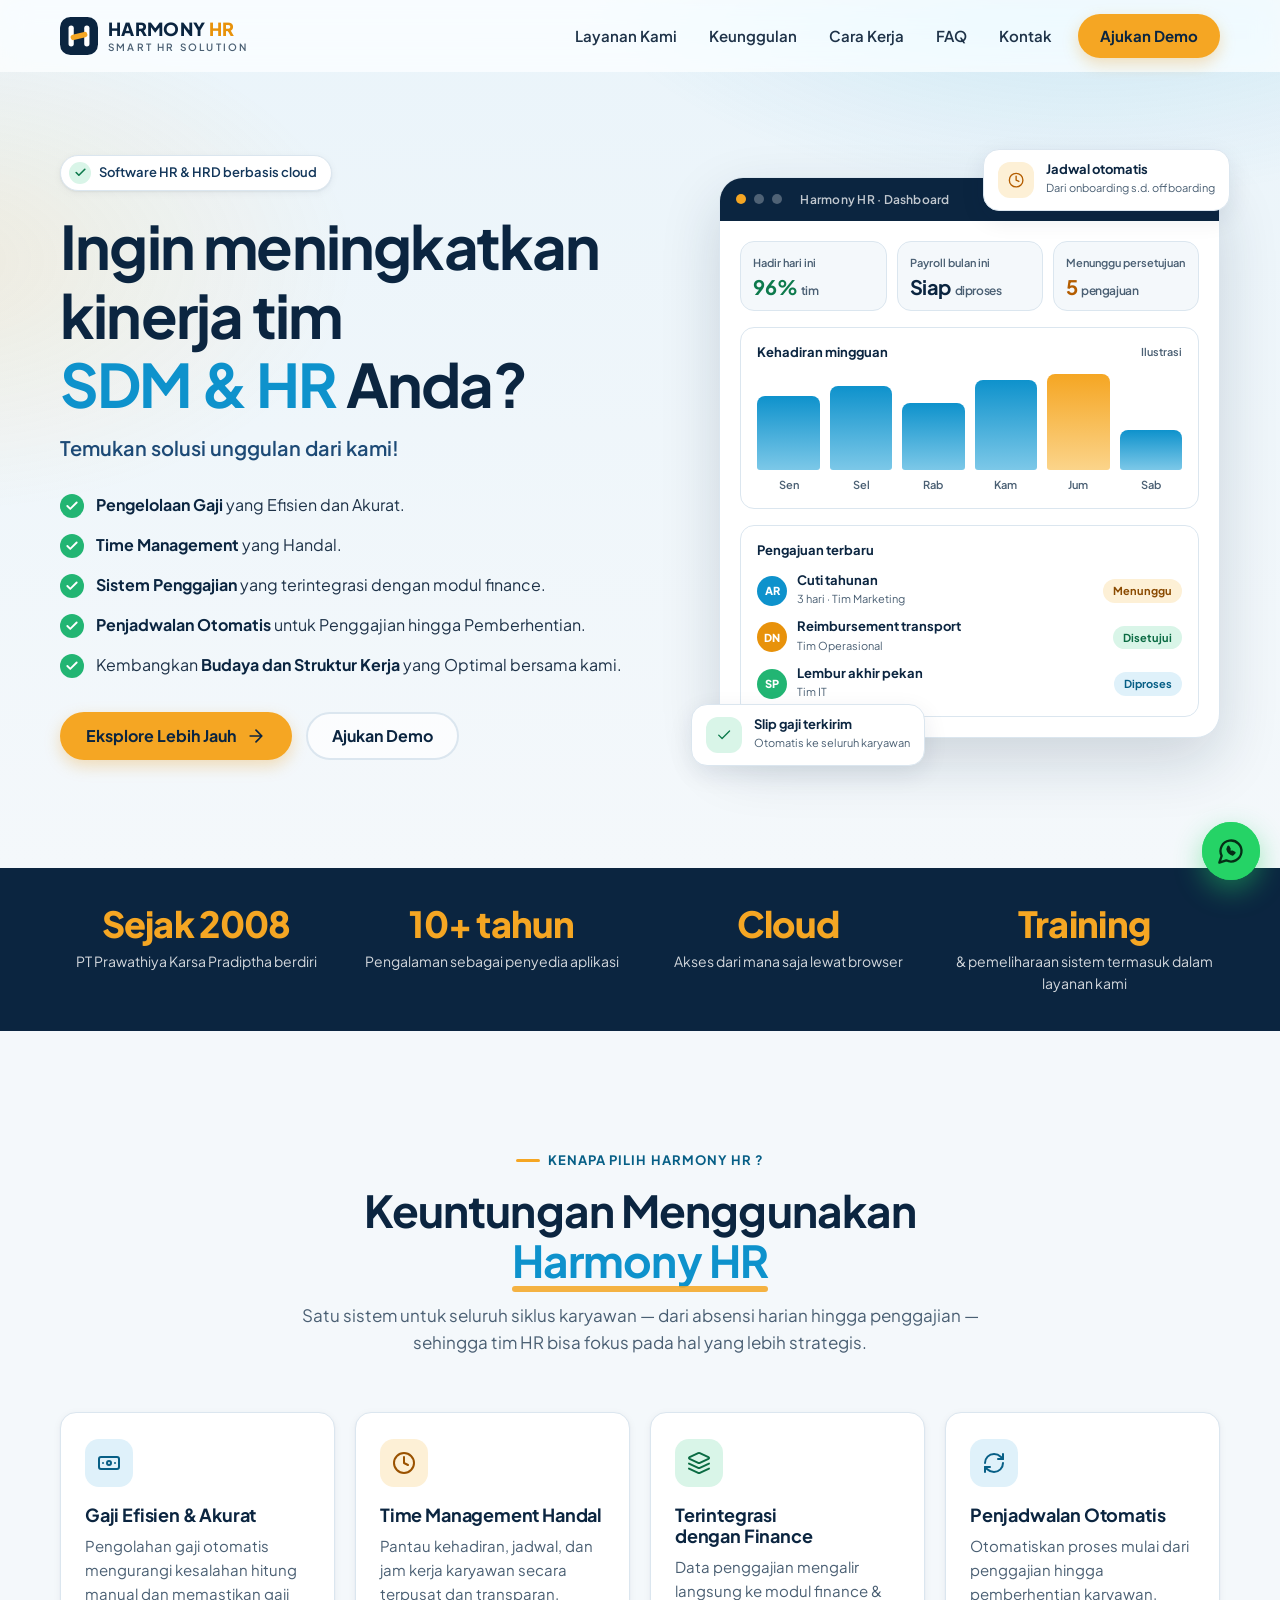
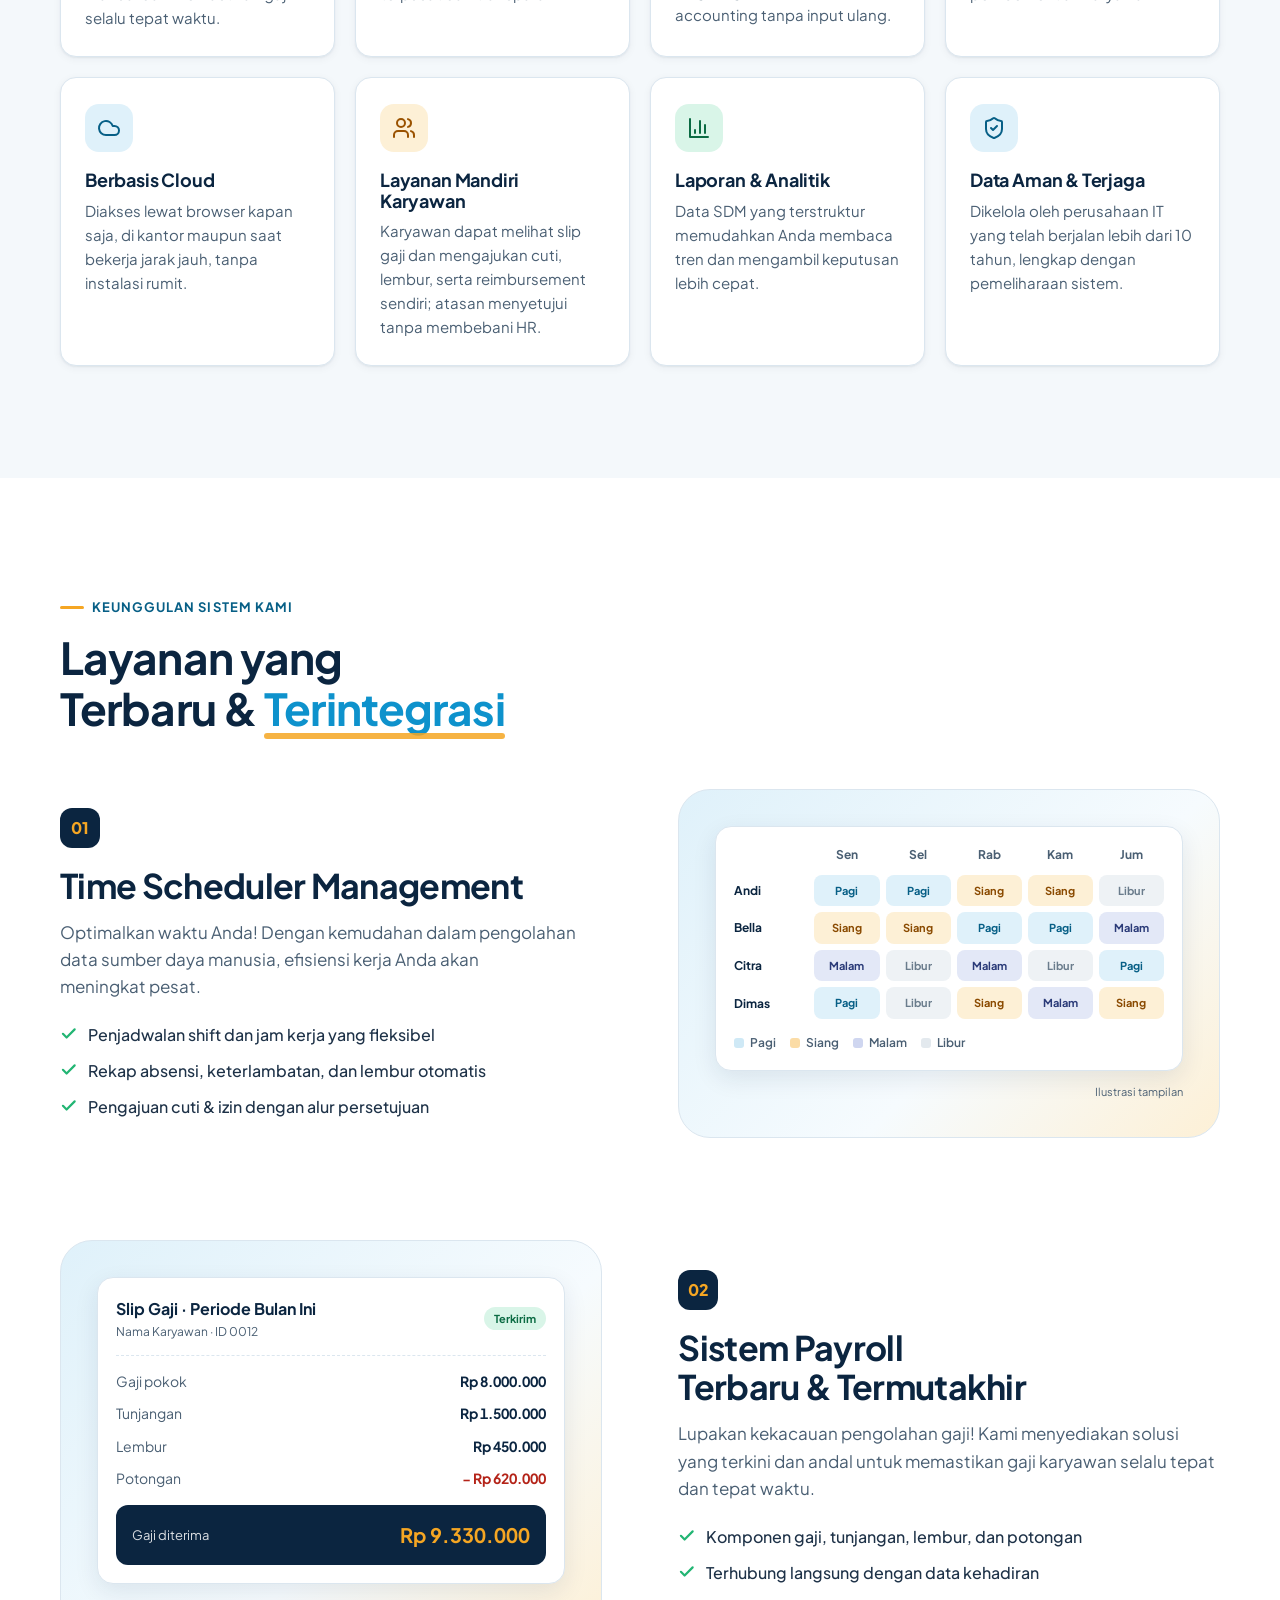
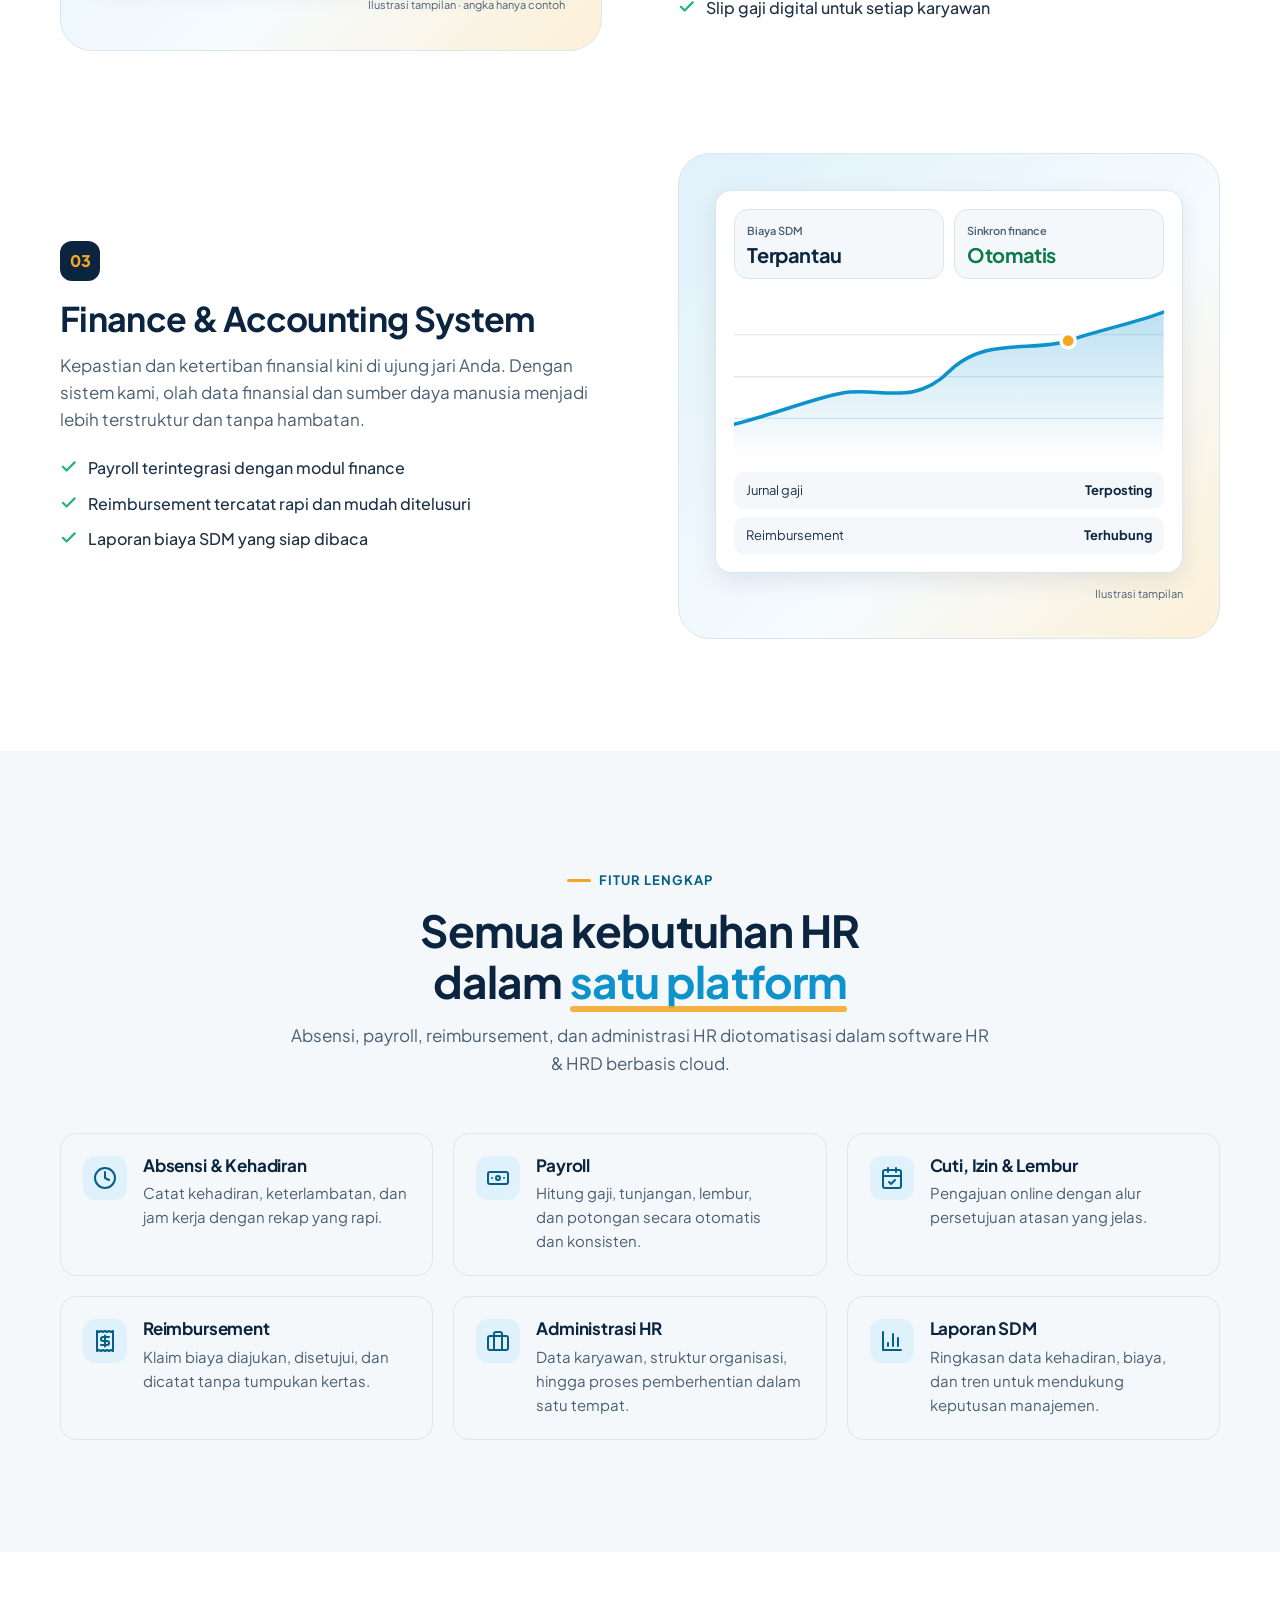
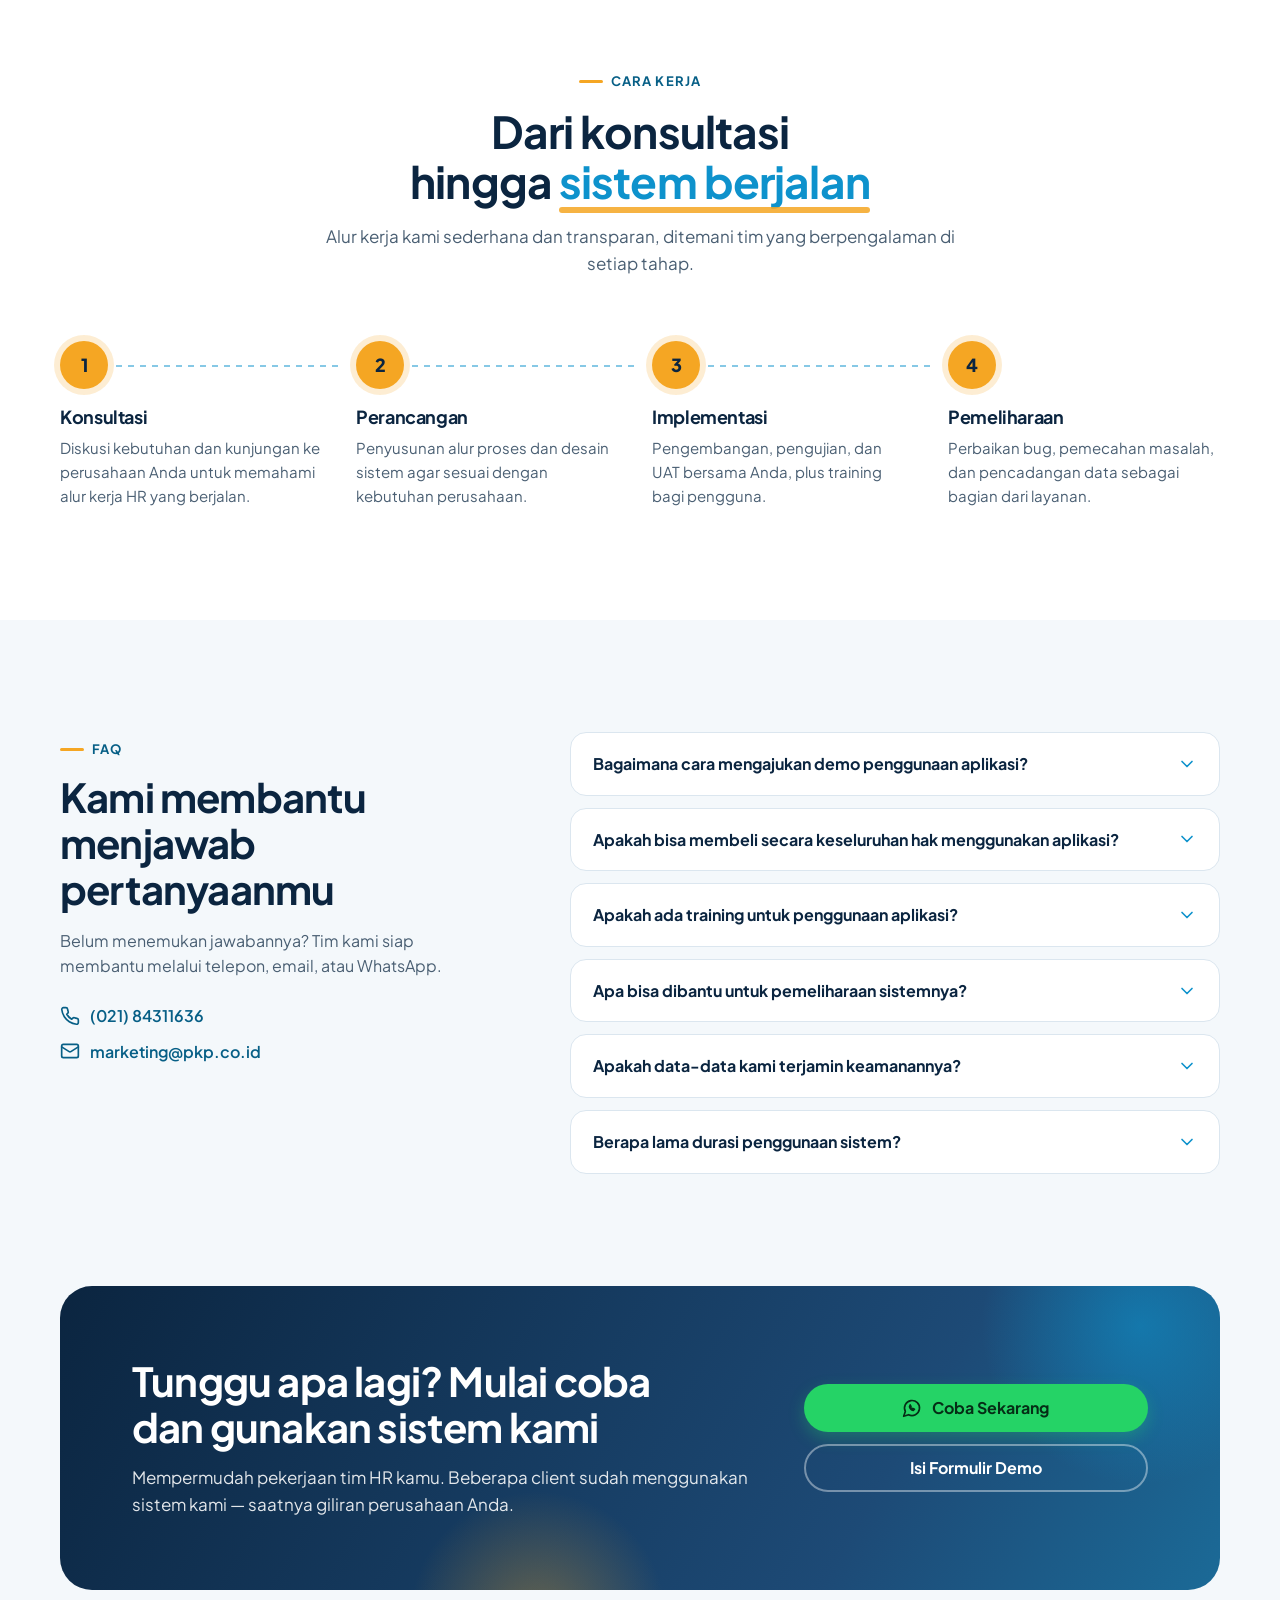
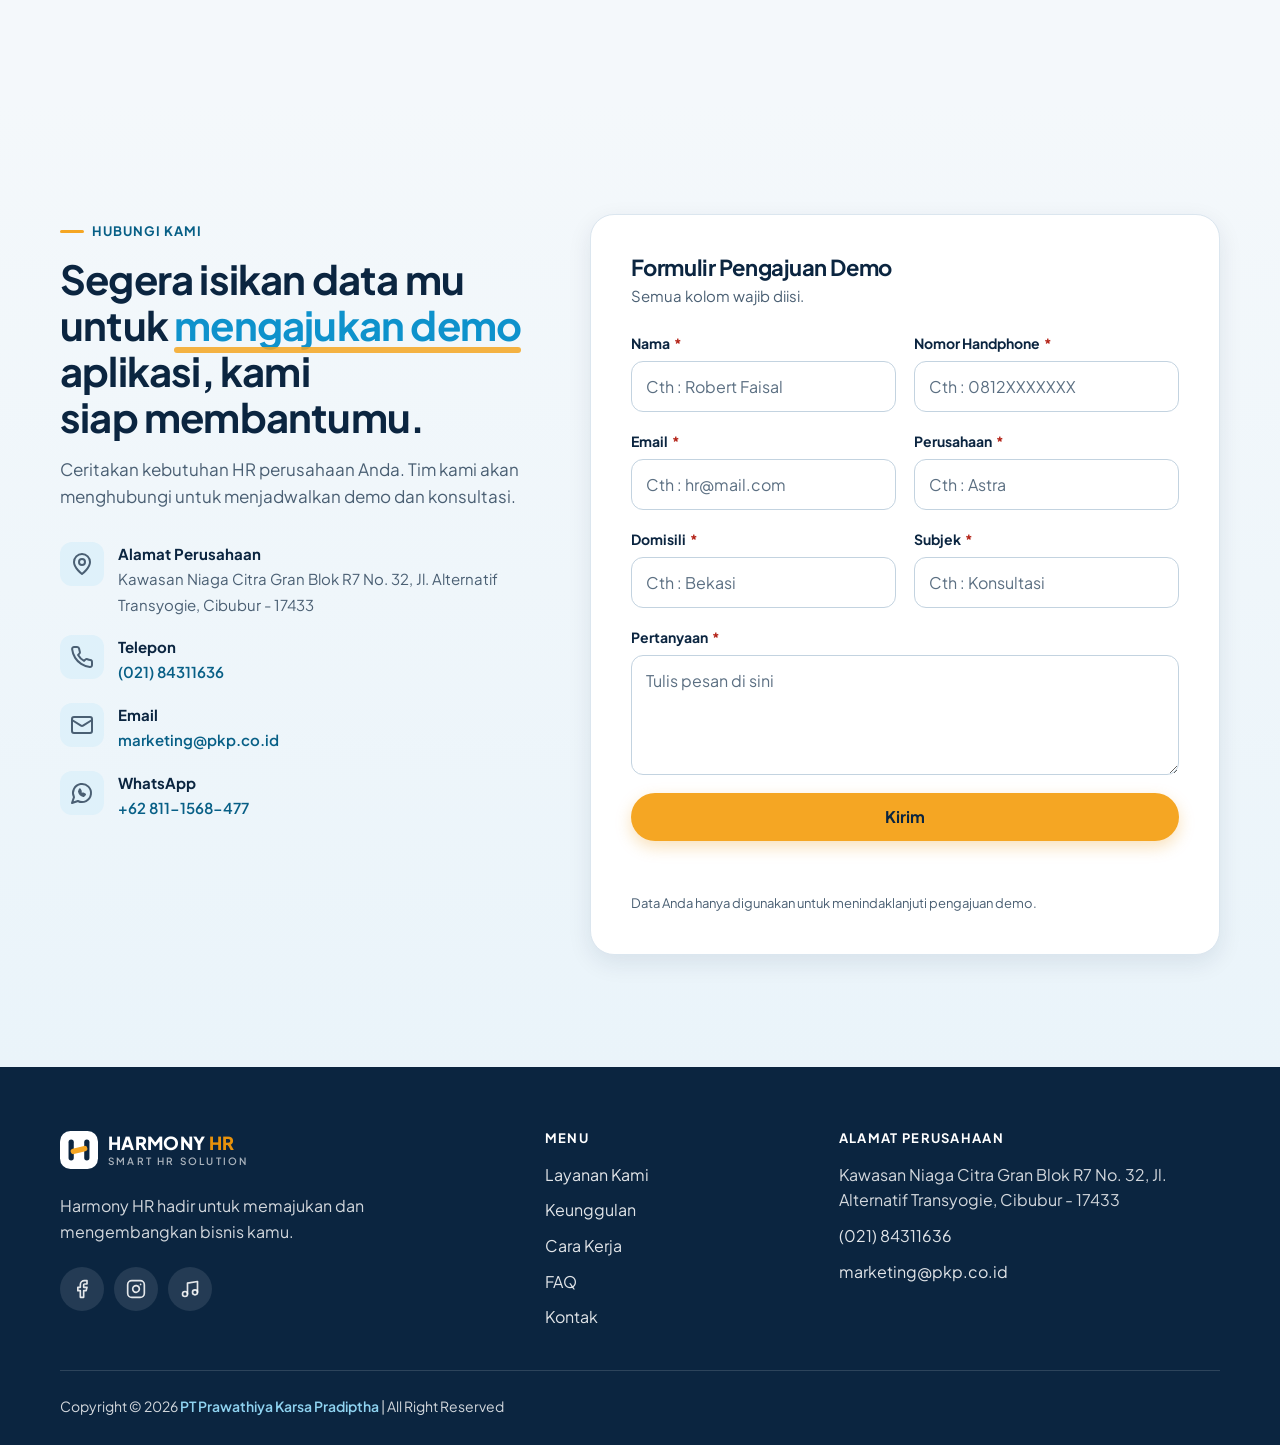
==== index.html @ 1dcf10fd "Add files via upload" ====
<!DOCTYPE html>
<html lang="id">
<head>
  <meta charset="utf-8" />
  <meta name="viewport" content="width=device-width, initial-scale=1" />
  <title>Harmony HR — Software HR & HRD Berbasis Cloud | Absensi, Payroll, Reimbursement</title>
  <meta name="description" content="Harmony HR membantu tim SDM & HR mengotomatiskan absensi, penggajian (payroll), reimbursement, dan administrasi HR dalam satu sistem cloud yang terintegrasi dengan finance. Ajukan demo sekarang." />
  <meta name="theme-color" content="#0b2540" />

  <meta property="og:site_name" content="Harmony HR" />
  <meta property="og:type" content="website" />
  <meta property="og:locale" content="id_ID" />
  <meta property="og:title" content="Harmony HR — Software HR & HRD Berbasis Cloud" />
  <meta property="og:description" content="Otomatiskan absensi, payroll, reimbursement, dan administrasi HR dalam satu sistem terintegrasi." />
  <meta name="twitter:card" content="summary" />

  <link rel="icon" type="image/svg+xml" href="assets/images/favicon.svg" />
  <link rel="preconnect" href="https://fonts.googleapis.com" />
  <link rel="preconnect" href="https://fonts.gstatic.com" crossorigin />
  <link href="https://fonts.googleapis.com/css2?family=Plus+Jakarta+Sans:wght@400;500;600;700;800&display=swap" rel="stylesheet" />
  <link rel="stylesheet" href="assets/css/style.css" />

  <script>document.documentElement.classList.add('js');</script>
  <script type="application/ld+json">
  {
    "@context": "https://schema.org",
    "@type": "Organization",
    "name": "Harmony HR",
    "parentOrganization": { "@type": "Organization", "name": "PT Prawathiya Karsa Pradiptha", "url": "https://www.pkp.co.id/en/" },
    "telephone": "+62-21-84311636",
    "email": "marketing@pkp.co.id",
    "address": {
      "@type": "PostalAddress",
      "streetAddress": "Kawasan Niaga Citra Gran Blok R7 No. 32, Jl. Alternatif Transyogie",
      "addressLocality": "Cibubur",
      "postalCode": "17433",
      "addressCountry": "ID"
    }
  }
  </script>
</head>
<body>

<!-- ================= SVG ICON SPRITE ================= -->
<svg width="0" height="0" style="position:absolute" aria-hidden="true" focusable="false">
  <defs>
    <symbol id="i-check" viewBox="0 0 24 24"><path d="M20 6 9 17l-5-5"/></symbol>
    <symbol id="i-menu" viewBox="0 0 24 24"><path d="M4 6h16M4 12h16M4 18h16"/></symbol>
    <symbol id="i-x" viewBox="0 0 24 24"><path d="M18 6 6 18M6 6l12 12"/></symbol>
    <symbol id="i-chevron" viewBox="0 0 24 24"><path d="m6 9 6 6 6-6"/></symbol>
    <symbol id="i-arrow" viewBox="0 0 24 24"><path d="M5 12h14M12 5l7 7-7 7"/></symbol>
    <symbol id="i-wallet" viewBox="0 0 24 24"><rect width="20" height="12" x="2" y="6" rx="2"/><circle cx="12" cy="12" r="2"/><path d="M6 12h.01M18 12h.01"/></symbol>
    <symbol id="i-clock" viewBox="0 0 24 24"><circle cx="12" cy="12" r="10"/><path d="M12 6v6l4 2"/></symbol>
    <symbol id="i-layers" viewBox="0 0 24 24"><path d="m12.83 2.18a2 2 0 0 0-1.66 0L2.6 6.08a1 1 0 0 0 0 1.83l8.58 3.91a2 2 0 0 0 1.66 0l8.58-3.9a1 1 0 0 0 0-1.83Z"/><path d="m22 17.65-9.17 4.16a2 2 0 0 1-1.66 0L2 17.65"/><path d="m22 12.65-9.17 4.16a2 2 0 0 1-1.66 0L2 12.65"/></symbol>
    <symbol id="i-refresh" viewBox="0 0 24 24"><path d="M3 12a9 9 0 0 1 9-9 9.75 9.75 0 0 1 6.74 2.74L21 8"/><path d="M21 3v5h-5"/><path d="M21 12a9 9 0 0 1-9 9 9.75 9.75 0 0 1-6.74-2.74L3 16"/><path d="M8 16H3v5"/></symbol>
    <symbol id="i-users" viewBox="0 0 24 24"><path d="M16 21v-2a4 4 0 0 0-4-4H6a4 4 0 0 0-4 4v2"/><circle cx="9" cy="7" r="4"/><path d="M22 21v-2a4 4 0 0 0-3-3.87M16 3.13a4 4 0 0 1 0 7.75"/></symbol>
    <symbol id="i-cloud" viewBox="0 0 24 24"><path d="M17.5 19H9a7 7 0 1 1 6.71-9h1.79a4.5 4.5 0 1 1 0 9Z"/></symbol>
    <symbol id="i-chart" viewBox="0 0 24 24"><path d="M3 3v18h18"/><path d="M18 17V9M13 17V5M8 17v-3"/></symbol>
    <symbol id="i-shield" viewBox="0 0 24 24"><path d="M20 13c0 5-3.5 7.5-7.66 8.95a1 1 0 0 1-.67-.01C7.5 20.5 4 18 4 13V6a1 1 0 0 1 1-1c2 0 4.5-1.2 6.24-2.72a1.17 1.17 0 0 1 1.52 0C14.51 3.81 17 5 19 5a1 1 0 0 1 1 1z"/><path d="m9 12 2 2 4-4"/></symbol>
    <symbol id="i-calendar" viewBox="0 0 24 24"><path d="M8 2v4M16 2v4"/><rect width="18" height="18" x="3" y="4" rx="2"/><path d="M3 10h18"/><path d="m9 16 2 2 4-4"/></symbol>
    <symbol id="i-receipt" viewBox="0 0 24 24"><path d="M4 2v20l2-1 2 1 2-1 2 1 2-1 2 1 2-1 2 1V2l-2 1-2-1-2 1-2-1-2 1-2-1-2 1Z"/><path d="M16 8h-6a2 2 0 1 0 0 4h4a2 2 0 1 1 0 4H8"/><path d="M12 17.5v-11"/></symbol>
    <symbol id="i-briefcase" viewBox="0 0 24 24"><rect width="20" height="14" x="2" y="7" rx="2"/><path d="M16 21V5a2 2 0 0 0-2-2h-4a2 2 0 0 0-2 2v16"/></symbol>
    <symbol id="i-phone" viewBox="0 0 24 24"><path d="M22 16.92v3a2 2 0 0 1-2.18 2 19.79 19.79 0 0 1-8.63-3.07 19.5 19.5 0 0 1-6-6 19.79 19.79 0 0 1-3.07-8.67A2 2 0 0 1 4.11 2h3a2 2 0 0 1 2 1.72c.127.96.361 1.903.7 2.81a2 2 0 0 1-.45 2.11L8.09 9.91a16 16 0 0 0 6 6l1.27-1.27a2 2 0 0 1 2.11-.45c.907.339 1.85.573 2.81.7A2 2 0 0 1 22 16.92z"/></symbol>
    <symbol id="i-mail" viewBox="0 0 24 24"><rect width="20" height="16" x="2" y="4" rx="2"/><path d="m22 7-8.97 5.7a1.94 1.94 0 0 1-2.06 0L2 7"/></symbol>
    <symbol id="i-pin" viewBox="0 0 24 24"><path d="M20 10c0 6-8 12-8 12s-8-6-8-12a8 8 0 0 1 16 0Z"/><circle cx="12" cy="10" r="3"/></symbol>
    <symbol id="i-chat" viewBox="0 0 24 24"><path d="M7.9 20A9 9 0 1 0 4 16.1L2 22Z"/><path d="M9 10.5c.5 2 2.5 4 4.5 4.5l1.5-1.5-2-1-1 .5c-.7-.4-1.3-1-1.7-1.7l.5-1-1-2z"/></symbol>
    <symbol id="i-search" viewBox="0 0 24 24"><circle cx="11" cy="11" r="8"/><path d="m21 21-4.3-4.3"/></symbol>
    <symbol id="i-pen" viewBox="0 0 24 24"><path d="M12 20h9"/><path d="M16.376 3.622a1 1 0 0 1 3.002 3.002L7.368 18.635a2 2 0 0 1-.855.506l-2.872.838a.5.5 0 0 1-.62-.62l.838-2.872a2 2 0 0 1 .506-.854z"/></symbol>
    <symbol id="i-code" viewBox="0 0 24 24"><path d="m16 18 6-6-6-6M8 6l-6 6 6 6"/></symbol>
    <symbol id="i-wrench" viewBox="0 0 24 24"><path d="M14.7 6.3a1 1 0 0 0 0 1.4l1.6 1.6a1 1 0 0 0 1.4 0l3.77-3.77a6 6 0 0 1-7.94 7.94l-6.91 6.91a2.12 2.12 0 0 1-3-3l6.91-6.91a6 6 0 0 1 7.94-7.94z"/></symbol>
    <symbol id="i-cap" viewBox="0 0 24 24"><path d="M22 10v6M2 10l10-5 10 5-10 5z"/><path d="M6 12v5c3 3 9 3 12 0v-5"/></symbol>
    <symbol id="i-facebook" viewBox="0 0 24 24"><path d="M18 2h-3a5 5 0 0 0-5 5v3H7v4h3v8h4v-8h3l1-4h-4V7a1 1 0 0 1 1-1h3z"/></symbol>
    <symbol id="i-instagram" viewBox="0 0 24 24"><rect width="20" height="20" x="2" y="2" rx="5"/><path d="M16 11.37A4 4 0 1 1 12.63 8 4 4 0 0 1 16 11.37z"/><path d="M17.5 6.5h.01"/></symbol>
    <symbol id="i-tiktok" viewBox="0 0 24 24"><path d="M9 18V5l12-2v13"/><circle cx="6" cy="18" r="3"/><circle cx="18" cy="16" r="3"/></symbol>
  </defs>
</svg>

<a class="skip-link" href="#main">Lewati ke konten utama</a>

<!-- ================= HEADER ================= -->
<header class="header" id="top">
  <div class="container header__inner">
    <a class="brand" href="#top" aria-label="Harmony HR — beranda">
      <!-- Ganti dengan logo asli Anda: <img src="assets/images/logo.png" alt="Harmony HR" height="38"> -->
      <svg class="brand__mark" viewBox="0 0 40 40" aria-hidden="true">
        <rect width="40" height="40" rx="11" fill="#0b2540"/>
        <rect x="9" y="9" width="5.5" height="22" rx="2.75" fill="#fff"/>
        <rect x="25.5" y="9" width="5.5" height="22" rx="2.75" fill="#fff"/>
        <rect x="11" y="17.2" width="18" height="5.6" rx="2.8" fill="#f5a623" transform="rotate(-14 20 20)"/>
      </svg>
      <span class="brand__text">
        <span class="brand__name">HARMONY <b>HR</b></span>
        <span class="brand__sub">Smart HR Solution</span>
      </span>
    </a>

    <button class="nav-toggle" type="button" aria-expanded="false" aria-controls="nav" aria-label="Buka menu">
      <svg class="icon icon-open" aria-hidden="true"><use href="#i-menu"/></svg>
      <svg class="icon icon-close" aria-hidden="true"><use href="#i-x"/></svg>
    </button>

    <nav class="nav" id="nav" aria-label="Navigasi utama">
      <a href="#layanan">Layanan Kami</a>
      <a href="#keunggulan">Keunggulan</a>
      <a href="#cara-kerja">Cara Kerja</a>
      <a href="#faq">FAQ</a>
      <a href="#kontak">Kontak</a>
      <a class="btn btn--sm" href="#kontak">Ajukan Demo</a>
    </nav>
  </div>
</header>

<main id="main">

<!-- ================= HERO ================= -->
<section class="hero" aria-labelledby="hero-title">
  <div class="container hero__grid">
    <div class="reveal">
      <span class="hero__badge">
        <i><svg class="icon" aria-hidden="true"><use href="#i-check"/></svg></i>
        Software HR &amp; HRD berbasis cloud
      </span>
      <h1 id="hero-title">Ingin meningkatkan kinerja tim <em>SDM &amp; HR</em> Anda?</h1>
      <p class="hero__lead">Temukan solusi unggulan dari kami!</p>

      <ul class="checklist">
        <li><span class="tick"><svg class="icon" aria-hidden="true"><use href="#i-check"/></svg></span><span><strong>Pengelolaan Gaji</strong> yang Efisien dan Akurat.</span></li>
        <li><span class="tick"><svg class="icon" aria-hidden="true"><use href="#i-check"/></svg></span><span><strong>Time Management</strong> yang Handal.</span></li>
        <li><span class="tick"><svg class="icon" aria-hidden="true"><use href="#i-check"/></svg></span><span><strong>Sistem Penggajian</strong> yang terintegrasi dengan modul finance.</span></li>
        <li><span class="tick"><svg class="icon" aria-hidden="true"><use href="#i-check"/></svg></span><span><strong>Penjadwalan Otomatis</strong> untuk Penggajian hingga Pemberhentian.</span></li>
        <li><span class="tick"><svg class="icon" aria-hidden="true"><use href="#i-check"/></svg></span><span>Kembangkan <strong>Budaya dan Struktur Kerja</strong> yang Optimal bersama kami.</span></li>
      </ul>

      <div class="hero__cta">
        <a class="btn" href="#layanan">Eksplore Lebih Jauh <svg class="icon" aria-hidden="true"><use href="#i-arrow"/></svg></a>
        <a class="btn btn--ghost" href="#kontak">Ajukan Demo</a>
      </div>
    </div>

    <!-- Ilustrasi tampilan aplikasi -->
    <div class="mock-wrap reveal" style="--d:120ms" role="img" aria-label="Ilustrasi dashboard Harmony HR yang menampilkan kehadiran, payroll, dan persetujuan reimbursement">
      <div class="mock" aria-hidden="true">
        <div class="mock__bar"><i></i><i></i><i></i><span>Harmony HR · Dashboard</span></div>
        <div class="mock__body">
          <div class="kpis">
            <div class="kpi kpi--ok"><small>Hadir hari ini</small><b>96% <span>tim</span></b></div>
            <div class="kpi"><small>Payroll bulan ini</small><b>Siap <span>diproses</span></b></div>
            <div class="kpi kpi--warn"><small>Menunggu persetujuan</small><b>5 <span>pengajuan</span></b></div>
          </div>
          <div class="panel">
            <div class="panel__title">Kehadiran mingguan <small>Ilustrasi</small></div>
            <div class="bars"><span style="--h:78%"></span><span style="--h:88%"></span><span style="--h:70%"></span><span style="--h:94%"></span><span style="--h:100%"></span><span style="--h:42%"></span></div>
            <div class="bars-x"><span>Sen</span><span>Sel</span><span>Rab</span><span>Kam</span><span>Jum</span><span>Sab</span></div>
          </div>
          <div class="panel">
            <div class="panel__title">Pengajuan terbaru</div>
            <div class="rows">
              <div class="row"><span class="avatar">AR</span><div><b>Cuti tahunan</b><small>3 hari · Tim Marketing</small></div><span class="pill pill--wait">Menunggu</span></div>
              <div class="row"><span class="avatar avatar--o">DN</span><div><b>Reimbursement transport</b><small>Tim Operasional</small></div><span class="pill pill--ok">Disetujui</span></div>
              <div class="row"><span class="avatar avatar--g">SP</span><div><b>Lembur akhir pekan</b><small>Tim IT</small></div><span class="pill pill--info">Diproses</span></div>
            </div>
          </div>
        </div>
      </div>
      <div class="float-card float-card--a"><span class="ico"><svg class="icon" aria-hidden="true"><use href="#i-check"/></svg></span><div><b>Slip gaji terkirim</b><small>Otomatis ke seluruh karyawan</small></div></div>
      <div class="float-card float-card--b"><span class="ico"><svg class="icon" aria-hidden="true"><use href="#i-clock"/></svg></span><div><b>Jadwal otomatis</b><small>Dari onboarding s.d. offboarding</small></div></div>
    </div>
  </div>
</section>

<!-- ================= TRUST STRIP ================= -->
<section class="trust" aria-label="Ringkasan Harmony HR">
  <div class="container trust__grid">
    <div class="stat reveal"><b>Sejak 2008</b><span>PT Prawathiya Karsa Pradiptha berdiri</span></div>
    <div class="stat reveal" style="--d:80ms"><b>10+ tahun</b><span>Pengalaman sebagai penyedia aplikasi</span></div>
    <div class="stat reveal" style="--d:160ms"><b>Cloud</b><span>Akses dari mana saja lewat browser</span></div>
    <div class="stat reveal" style="--d:240ms"><b>Training</b><span>&amp; pemeliharaan sistem termasuk dalam layanan kami</span></div>
  </div>
</section>

<!-- ================= KEUNGGULAN ================= -->
<section class="section" id="keunggulan" aria-labelledby="keunggulan-title">
  <div class="container">
    <div class="section-head section-head--center reveal">
      <span class="eyebrow">Kenapa Pilih Harmony HR ?</span>
      <h2 id="keunggulan-title">Keuntungan Menggunakan <mark>Harmony HR</mark></h2>
      <p>Satu sistem untuk seluruh siklus karyawan — dari absensi harian hingga penggajian — sehingga tim HR bisa fokus pada hal yang lebih strategis.</p>
    </div>

    <div class="cards">
      <article class="card reveal">
        <div class="card__icon"><svg class="icon" aria-hidden="true"><use href="#i-wallet"/></svg></div>
        <h3>Gaji Efisien &amp; Akurat</h3>
        <p>Pengolahan gaji otomatis mengurangi kesalahan hitung manual dan memastikan gaji selalu tepat waktu.</p>
      </article>
      <article class="card reveal" style="--d:70ms">
        <div class="card__icon"><svg class="icon" aria-hidden="true"><use href="#i-clock"/></svg></div>
        <h3>Time Management Handal</h3>
        <p>Pantau kehadiran, jadwal, dan jam kerja karyawan secara terpusat dan transparan.</p>
      </article>
      <article class="card reveal" style="--d:140ms">
        <div class="card__icon"><svg class="icon" aria-hidden="true"><use href="#i-layers"/></svg></div>
        <h3>Terintegrasi dengan Finance</h3>
        <p>Data penggajian mengalir langsung ke modul finance &amp; accounting tanpa input ulang.</p>
      </article>
      <article class="card reveal" style="--d:210ms">
        <div class="card__icon"><svg class="icon" aria-hidden="true"><use href="#i-refresh"/></svg></div>
        <h3>Penjadwalan Otomatis</h3>
        <p>Otomatiskan proses mulai dari penggajian hingga pemberhentian karyawan.</p>
      </article>
      <article class="card reveal">
        <div class="card__icon"><svg class="icon" aria-hidden="true"><use href="#i-cloud"/></svg></div>
        <h3>Berbasis Cloud</h3>
        <p>Diakses lewat browser kapan saja, di kantor maupun saat bekerja jarak jauh, tanpa instalasi rumit.</p>
      </article>
      <article class="card reveal" style="--d:70ms">
        <div class="card__icon"><svg class="icon" aria-hidden="true"><use href="#i-users"/></svg></div>
        <h3>Layanan Mandiri Karyawan</h3>
        <p>Karyawan dapat melihat slip gaji dan mengajukan cuti, lembur, serta reimbursement sendiri; atasan menyetujui tanpa membebani HR.</p>
      </article>
      <article class="card reveal" style="--d:140ms">
        <div class="card__icon"><svg class="icon" aria-hidden="true"><use href="#i-chart"/></svg></div>
        <h3>Laporan &amp; Analitik</h3>
        <p>Data SDM yang terstruktur memudahkan Anda membaca tren dan mengambil keputusan lebih cepat.</p>
      </article>
      <article class="card reveal" style="--d:210ms">
        <div class="card__icon"><svg class="icon" aria-hidden="true"><use href="#i-shield"/></svg></div>
        <h3>Data Aman &amp; Terjaga</h3>
        <p>Dikelola oleh perusahaan IT yang telah berjalan lebih dari 10 tahun, lengkap dengan pemeliharaan sistem.</p>
      </article>
    </div>
  </div>
</section>

<!-- ================= LAYANAN ================= -->
<section class="section section--white" id="layanan" aria-labelledby="layanan-title">
  <div class="container">
    <div class="section-head reveal">
      <span class="eyebrow">Keunggulan Sistem Kami</span>
      <h2 id="layanan-title">Layanan yang Terbaru &amp; <mark>Terintegrasi</mark></h2>
    </div>

    <div class="features">

      <!-- 1. Scheduler -->
      <article class="feature">
        <div class="reveal">
          <span class="feature__no" aria-hidden="true">01</span>
          <h3>Time Scheduler Management</h3>
          <p>Optimalkan waktu Anda! Dengan kemudahan dalam pengolahan data sumber daya manusia, efisiensi kerja Anda akan meningkat pesat.</p>
          <ul>
            <li><svg class="icon" aria-hidden="true"><use href="#i-check"/></svg>Penjadwalan shift dan jam kerja yang fleksibel</li>
            <li><svg class="icon" aria-hidden="true"><use href="#i-check"/></svg>Rekap absensi, keterlambatan, dan lembur otomatis</li>
            <li><svg class="icon" aria-hidden="true"><use href="#i-check"/></svg>Pengajuan cuti &amp; izin dengan alur persetujuan</li>
          </ul>
        </div>
        <div class="feature__media reveal" style="--d:120ms">
          <div class="tile" role="img" aria-label="Ilustrasi jadwal shift mingguan karyawan">
            <div class="roster" aria-hidden="true">
              <span></span><span class="h">Sen</span><span class="h">Sel</span><span class="h">Rab</span><span class="h">Kam</span><span class="h">Jum</span>
              <span class="n">Andi</span><span class="shift shift--p">Pagi</span><span class="shift shift--p">Pagi</span><span class="shift shift--s">Siang</span><span class="shift shift--s">Siang</span><span class="shift shift--l">Libur</span>
              <span class="n">Bella</span><span class="shift shift--s">Siang</span><span class="shift shift--s">Siang</span><span class="shift shift--p">Pagi</span><span class="shift shift--p">Pagi</span><span class="shift shift--m">Malam</span>
              <span class="n">Citra</span><span class="shift shift--m">Malam</span><span class="shift shift--l">Libur</span><span class="shift shift--m">Malam</span><span class="shift shift--l">Libur</span><span class="shift shift--p">Pagi</span>
              <span class="n">Dimas</span><span class="shift shift--p">Pagi</span><span class="shift shift--l">Libur</span><span class="shift shift--s">Siang</span><span class="shift shift--m">Malam</span><span class="shift shift--s">Siang</span>
            </div>
            <div class="legend" aria-hidden="true">
              <span><i style="background:#cfe9f6"></i>Pagi</span><span><i style="background:#fbdca6"></i>Siang</span><span><i style="background:#cfd6f0"></i>Malam</span><span><i style="background:#e3e9ee"></i>Libur</span>
            </div>
          </div>
          <span class="mock-caption">Ilustrasi tampilan</span>
        </div>
      </article>

      <!-- 2. Payroll -->
      <article class="feature">
        <div class="reveal">
          <span class="feature__no" aria-hidden="true">02</span>
          <h3>Sistem Payroll Terbaru &amp; Termutakhir</h3>
          <p>Lupakan kekacauan pengolahan gaji! Kami menyediakan solusi yang terkini dan andal untuk memastikan gaji karyawan selalu tepat dan tepat waktu.</p>
          <ul>
            <li><svg class="icon" aria-hidden="true"><use href="#i-check"/></svg>Komponen gaji, tunjangan, lembur, dan potongan</li>
            <li><svg class="icon" aria-hidden="true"><use href="#i-check"/></svg>Terhubung langsung dengan data kehadiran</li>
            <li><svg class="icon" aria-hidden="true"><use href="#i-check"/></svg>Slip gaji digital untuk setiap karyawan</li>
          </ul>
        </div>
        <div class="feature__media reveal" style="--d:120ms">
          <div class="tile slip" role="img" aria-label="Ilustrasi slip gaji digital">
            <div aria-hidden="true">
              <div class="slip__head"><div><b>Slip Gaji · Periode Bulan Ini</b><small>Nama Karyawan · ID 0012</small></div><span class="pill pill--ok">Terkirim</span></div>
              <dl>
                <div><dt>Gaji pokok</dt><dd>Rp 8.000.000</dd></div>
                <div><dt>Tunjangan</dt><dd>Rp 1.500.000</dd></div>
                <div><dt>Lembur</dt><dd>Rp 450.000</dd></div>
                <div><dt>Potongan</dt><dd class="neg">− Rp 620.000</dd></div>
              </dl>
              <div class="slip__total"><span>Gaji diterima</span><b>Rp 9.330.000</b></div>
            </div>
          </div>
          <span class="mock-caption">Ilustrasi tampilan · angka hanya contoh</span>
        </div>
      </article>

      <!-- 3. Finance -->
      <article class="feature">
        <div class="reveal">
          <span class="feature__no" aria-hidden="true">03</span>
          <h3>Finance &amp; Accounting System</h3>
          <p>Kepastian dan ketertiban finansial kini di ujung jari Anda. Dengan sistem kami, olah data finansial dan sumber daya manusia menjadi lebih terstruktur dan tanpa hambatan.</p>
          <ul>
            <li><svg class="icon" aria-hidden="true"><use href="#i-check"/></svg>Payroll terintegrasi dengan modul finance</li>
            <li><svg class="icon" aria-hidden="true"><use href="#i-check"/></svg>Reimbursement tercatat rapi dan mudah ditelusuri</li>
            <li><svg class="icon" aria-hidden="true"><use href="#i-check"/></svg>Laporan biaya SDM yang siap dibaca</li>
          </ul>
        </div>
        <div class="feature__media reveal" style="--d:120ms">
          <div class="tile" role="img" aria-label="Ilustrasi grafik biaya SDM dan status integrasi finance">
            <div aria-hidden="true">
              <div class="fin__top">
                <div class="kpi"><small>Biaya SDM</small><b>Terpantau</b></div>
                <div class="kpi kpi--ok"><small>Sinkron finance</small><b>Otomatis</b></div>
              </div>
              <svg class="fin__chart" viewBox="0 0 360 140" preserveAspectRatio="none">
                <defs><linearGradient id="fg" x1="0" x2="0" y1="0" y2="1"><stop offset="0" stop-color="#0e92cc" stop-opacity=".28"/><stop offset="1" stop-color="#0e92cc" stop-opacity="0"/></linearGradient></defs>
                <g stroke="#dbe6ef" stroke-width="1"><path d="M0 35h360M0 70h360M0 105h360"/></g>
                <path d="M0 110 C40 100 60 90 90 84 S150 96 180 66 S250 50 280 40 S340 24 360 16 V140 H0Z" fill="url(#fg)"/>
                <path d="M0 110 C40 100 60 90 90 84 S150 96 180 66 S250 50 280 40 S340 24 360 16" fill="none" stroke="#0e92cc" stroke-width="3" stroke-linecap="round"/>
                <circle cx="280" cy="40" r="6" fill="#f5a623" stroke="#fff" stroke-width="3"/>
              </svg>
              <div class="fin__list">
                <div><span>Jurnal gaji</span><b>Terposting</b></div>
                <div><span>Reimbursement</span><b>Terhubung</b></div>
              </div>
            </div>
          </div>
          <span class="mock-caption">Ilustrasi tampilan</span>
        </div>
      </article>

    </div>
  </div>
</section>

<!-- ================= MODUL ================= -->
<section class="section" aria-labelledby="modul-title">
  <div class="container">
    <div class="section-head section-head--center reveal">
      <span class="eyebrow">Fitur Lengkap</span>
      <h2 id="modul-title">Semua kebutuhan HR dalam <mark>satu platform</mark></h2>
      <p>Absensi, payroll, reimbursement, dan administrasi HR diotomatisasi dalam software HR &amp; HRD berbasis cloud.</p>
    </div>

    <div class="modules">
      <div class="module reveal">
        <div class="card__icon"><svg class="icon" aria-hidden="true"><use href="#i-clock"/></svg></div>
        <div><h3>Absensi &amp; Kehadiran</h3><p>Catat kehadiran, keterlambatan, dan jam kerja dengan rekap yang rapi.</p></div>
      </div>
      <div class="module reveal" style="--d:60ms">
        <div class="card__icon"><svg class="icon" aria-hidden="true"><use href="#i-wallet"/></svg></div>
        <div><h3>Payroll</h3><p>Hitung gaji, tunjangan, lembur, dan potongan secara otomatis dan konsisten.</p></div>
      </div>
      <div class="module reveal" style="--d:120ms">
        <div class="card__icon"><svg class="icon" aria-hidden="true"><use href="#i-calendar"/></svg></div>
        <div><h3>Cuti, Izin &amp; Lembur</h3><p>Pengajuan online dengan alur persetujuan atasan yang jelas.</p></div>
      </div>
      <div class="module reveal">
        <div class="card__icon"><svg class="icon" aria-hidden="true"><use href="#i-receipt"/></svg></div>
        <div><h3>Reimbursement</h3><p>Klaim biaya diajukan, disetujui, dan dicatat tanpa tumpukan kertas.</p></div>
      </div>
      <div class="module reveal" style="--d:60ms">
        <div class="card__icon"><svg class="icon" aria-hidden="true"><use href="#i-briefcase"/></svg></div>
        <div><h3>Administrasi HR</h3><p>Data karyawan, struktur organisasi, hingga proses pemberhentian dalam satu tempat.</p></div>
      </div>
      <div class="module reveal" style="--d:120ms">
        <div class="card__icon"><svg class="icon" aria-hidden="true"><use href="#i-chart"/></svg></div>
        <div><h3>Laporan SDM</h3><p>Ringkasan data kehadiran, biaya, dan tren untuk mendukung keputusan manajemen.</p></div>
      </div>
    </div>
  </div>
</section>

<!-- ================= CARA KERJA ================= -->
<section class="section section--white" id="cara-kerja" aria-labelledby="proses-title">
  <div class="container">
    <div class="section-head section-head--center reveal">
      <span class="eyebrow">Cara Kerja</span>
      <h2 id="proses-title">Dari konsultasi hingga <mark>sistem berjalan</mark></h2>
      <p>Alur kerja kami sederhana dan transparan, ditemani tim yang berpengalaman di setiap tahap.</p>
    </div>

    <ol class="process" style="list-style:none;padding:0;margin:0">
      <li class="step reveal"><h3>Konsultasi</h3><p>Diskusi kebutuhan dan kunjungan ke perusahaan Anda untuk memahami alur kerja HR yang berjalan.</p></li>
      <li class="step reveal" style="--d:80ms"><h3>Perancangan</h3><p>Penyusunan alur proses dan desain sistem agar sesuai dengan kebutuhan perusahaan.</p></li>
      <li class="step reveal" style="--d:160ms"><h3>Implementasi</h3><p>Pengembangan, pengujian, dan UAT bersama Anda, plus training bagi pengguna.</p></li>
      <li class="step reveal" style="--d:240ms"><h3>Pemeliharaan</h3><p>Perbaikan bug, pemecahan masalah, dan pencadangan data sebagai bagian dari layanan.</p></li>
    </ol>
  </div>
</section>

<!-- ================= FAQ ================= -->
<section class="section" id="faq" aria-labelledby="faq-title">
  <div class="container faq-grid">
    <div class="faq-aside reveal">
      <span class="eyebrow">FAQ</span>
      <h2 id="faq-title">Kami membantu menjawab pertanyaanmu</h2>
      <p>Belum menemukan jawabannya? Tim kami siap membantu melalui telepon, email, atau WhatsApp.</p>
      <div class="contact-mini">
        <a href="tel:+622184311636"><svg class="icon" aria-hidden="true"><use href="#i-phone"/></svg>(021) 84311636</a>
        <a href="mailto:marketing@pkp.co.id"><svg class="icon" aria-hidden="true"><use href="#i-mail"/></svg>marketing@pkp.co.id</a>
      </div>
    </div>

    <div class="faq-list reveal" style="--d:100ms">
      <details class="faq-item">
        <summary>Bagaimana cara mengajukan demo penggunaan aplikasi? <svg class="icon" aria-hidden="true"><use href="#i-chevron"/></svg></summary>
        <div class="answer">Untuk mengajukan demo aplikasi dapat menghubungi kami pada nomor <strong>(021) 84311636</strong> dan email kami <strong>marketing@pkp.co.id</strong>, atau isi formulir di bagian Kontak.</div>
      </details>
      <details class="faq-item">
        <summary>Apakah bisa membeli secara keseluruhan hak menggunakan aplikasi? <svg class="icon" aria-hidden="true"><use href="#i-chevron"/></svg></summary>
        <div class="answer">Bisa, selain itu kami juga menyediakan skema sewa aplikasi dengan skema langganan perbulan atau pertahun.</div>
      </details>
      <details class="faq-item">
        <summary>Apakah ada training untuk penggunaan aplikasi? <svg class="icon" aria-hidden="true"><use href="#i-chevron"/></svg></summary>
        <div class="answer">Ya, kami menyediakan training bagi pengguna.</div>
      </details>
      <details class="faq-item">
        <summary>Apa bisa dibantu untuk pemeliharaan sistemnya? <svg class="icon" aria-hidden="true"><use href="#i-chevron"/></svg></summary>
        <div class="answer">Ya, pemeliharaan sistem adalah bagian dari layanan kami.</div>
      </details>
      <details class="faq-item">
        <summary>Apakah data-data kami terjamin keamanannya? <svg class="icon" aria-hidden="true"><use href="#i-chevron"/></svg></summary>
        <div class="answer">Kami adalah perusahaan IT penyedia aplikasi yang sudah berjalan lebih dari 10 tahun. Kami pastikan data-data dari klien kami aman dan terjaga dengan baik.</div>
      </details>
      <details class="faq-item">
        <summary>Berapa lama durasi penggunaan sistem? <svg class="icon" aria-hidden="true"><use href="#i-chevron"/></svg></summary>
        <div class="answer">Kami menyediakan beberapa paket dari sistem yang kami tawarkan. Untuk lebih lanjutnya Anda bisa hubungi kami di <strong>(021) 84311636</strong>.</div>
      </details>
    </div>
  </div>
</section>

<!-- ================= CTA ================= -->
<!--
  Logo client: tambahkan di sini jika sudah punya file logo, misalnya:
  <ul class="clients"><li><img src="assets/images/clients/nama.png" alt="Nama Client"></li></ul>
-->
<section class="cta-band" aria-labelledby="cta-title">
  <div class="container">
    <div class="cta-box reveal">
      <div>
        <h2 id="cta-title">Tunggu apa lagi? Mulai coba dan gunakan sistem kami</h2>
        <p>Mempermudah pekerjaan tim HR kamu. Beberapa client sudah menggunakan sistem kami — saatnya giliran perusahaan Anda.</p>
      </div>
      <div class="cta-box__actions">
        <a class="btn btn--wa" href="https://wa.me/628111568477?text=Halo%20Harmony%20HR%2C%20saya%20ingin%20mencoba%20aplikasinya." target="_blank" rel="noopener">
          <svg class="icon" aria-hidden="true"><use href="#i-chat"/></svg>Coba Sekarang
        </a>
        <a class="btn btn--ghost" href="#kontak">Isi Formulir Demo</a>
      </div>
    </div>
  </div>
</section>

<!-- ================= KONTAK ================= -->
<section class="section contact" id="kontak" aria-labelledby="kontak-title">
  <div class="container contact__grid">
    <div class="contact__intro reveal">
      <span class="eyebrow">Hubungi Kami</span>
      <h2 id="kontak-title">Segera isikan data mu untuk <mark>mengajukan demo</mark> aplikasi, kami siap membantumu.</h2>
      <p>Ceritakan kebutuhan HR perusahaan Anda. Tim kami akan menghubungi untuk menjadwalkan demo dan konsultasi.</p>

      <ul class="info-list">
        <li>
          <span class="card__icon"><svg class="icon" aria-hidden="true"><use href="#i-pin"/></svg></span>
          <div><b>Alamat Perusahaan</b><span>Kawasan Niaga Citra Gran Blok R7 No. 32, Jl. Alternatif Transyogie, Cibubur - 17433</span></div>
        </li>
        <li>
          <span class="card__icon"><svg class="icon" aria-hidden="true"><use href="#i-phone"/></svg></span>
          <div><b>Telepon</b><a href="tel:+622184311636">(021) 84311636</a></div>
        </li>
        <li>
          <span class="card__icon"><svg class="icon" aria-hidden="true"><use href="#i-mail"/></svg></span>
          <div><b>Email</b><a href="mailto:marketing@pkp.co.id">marketing@pkp.co.id</a></div>
        </li>
        <li>
          <span class="card__icon"><svg class="icon" aria-hidden="true"><use href="#i-chat"/></svg></span>
          <div><b>WhatsApp</b><a href="https://wa.me/628111568477" target="_blank" rel="noopener">+62 811-1568-477</a></div>
        </li>
      </ul>
    </div>

    <div class="form-card reveal" style="--d:100ms">
      <h3>Formulir Pengajuan Demo</h3>
      <p>Semua kolom wajib diisi.</p>

      <!--
        Untuk mengirim ke layanan form (Formspree, Getform, Google Apps Script, dll.),
        isi atribut data-endpoint dengan URL-nya. Jika kosong, data akan dikirim
        lewat WhatsApp (pesan sudah terisi otomatis).
      -->
      <form id="demo-form" novalidate data-endpoint="" data-wa="628111568477">
        <div class="form-summary" id="form-summary" role="alert" tabindex="-1" aria-labelledby="summary-title">
          <h4 id="summary-title">Ada data yang perlu diperbaiki</h4>
          <ul id="summary-list"></ul>
        </div>

        <div class="form-grid">
          <div class="field">
            <label for="f-nama">Nama <span class="req" aria-hidden="true">*</span></label>
            <input type="text" id="f-nama" name="nama" placeholder="Cth : Robert Faisal" maxlength="256" autocomplete="name" required aria-describedby="e-nama" />
            <span class="err" id="e-nama"></span>
          </div>
          <div class="field">
            <label for="f-hp">Nomor Handphone <span class="req" aria-hidden="true">*</span></label>
            <input type="tel" id="f-hp" name="nomor-handphone" placeholder="Cth : 0812XXXXXXX" maxlength="128" inputmode="tel" autocomplete="tel" pattern="[0-9 +\-\(\)]{8,}" required aria-describedby="e-hp" />
            <span class="err" id="e-hp"></span>
          </div>
          <div class="field">
            <label for="f-email">Email <span class="req" aria-hidden="true">*</span></label>
            <input type="email" id="f-email" name="email" placeholder="Cth : hr@mail.com" maxlength="128" autocomplete="email" required aria-describedby="e-email" />
            <span class="err" id="e-email"></span>
          </div>
          <div class="field">
            <label for="f-perusahaan">Perusahaan <span class="req" aria-hidden="true">*</span></label>
            <input type="text" id="f-perusahaan" name="perusahaan" placeholder="Cth : Astra" maxlength="256" autocomplete="organization" required aria-describedby="e-perusahaan" />
            <span class="err" id="e-perusahaan"></span>
          </div>
          <div class="field">
            <label for="f-domisili">Domisili <span class="req" aria-hidden="true">*</span></label>
            <input type="text" id="f-domisili" name="domisili" placeholder="Cth : Bekasi" maxlength="256" autocomplete="address-level2" required aria-describedby="e-domisili" />
            <span class="err" id="e-domisili"></span>
          </div>
          <div class="field">
            <label for="f-subjek">Subjek <span class="req" aria-hidden="true">*</span></label>
            <input type="text" id="f-subjek" name="subjek" placeholder="Cth : Konsultasi" maxlength="256" required aria-describedby="e-subjek" />
            <span class="err" id="e-subjek"></span>
          </div>
          <div class="field field--full">
            <label for="f-pertanyaan">Pertanyaan <span class="req" aria-hidden="true">*</span></label>
            <textarea id="f-pertanyaan" name="pertanyaan" placeholder="Tulis pesan di sini" required aria-describedby="e-pertanyaan"></textarea>
            <span class="err" id="e-pertanyaan"></span>
          </div>
          <div class="field field--full">
            <button class="btn btn--block" type="submit" id="submit-btn">Kirim</button>
          </div>
        </div>
        <p class="form-status" id="form-status" role="status" aria-live="polite"></p>
        <p class="form-note">Data Anda hanya digunakan untuk menindaklanjuti pengajuan demo.</p>
      </form>
    </div>
  </div>
</section>

</main>

<!-- ================= FOOTER ================= -->
<footer class="footer">
  <div class="container">
    <div class="footer__grid">
      <div>
        <a class="brand" href="#top" aria-label="Harmony HR — kembali ke atas">
          <svg class="brand__mark" viewBox="0 0 40 40" aria-hidden="true">
            <rect width="40" height="40" rx="11" fill="#fff"/>
            <rect x="9" y="9" width="5.5" height="22" rx="2.75" fill="#0b2540"/>
            <rect x="25.5" y="9" width="5.5" height="22" rx="2.75" fill="#0b2540"/>
            <rect x="11" y="17.2" width="18" height="5.6" rx="2.8" fill="#f5a623" transform="rotate(-14 20 20)"/>
          </svg>
          <span class="brand__text"><span class="brand__name">HARMONY <b>HR</b></span><span class="brand__sub">Smart HR Solution</span></span>
        </a>
        <p class="footer__tag">Harmony HR hadir untuk memajukan dan mengembangkan bisnis kamu.</p>
        <div class="socials">
          <a href="https://www.facebook.com/profile.php?id=100095224112103" target="_blank" rel="noopener" aria-label="Facebook"><svg class="icon" aria-hidden="true"><use href="#i-facebook"/></svg></a>
          <a href="https://www.instagram.com/klinikhub.id" target="_blank" rel="noopener" aria-label="Instagram"><svg class="icon" aria-hidden="true"><use href="#i-instagram"/></svg></a>
          <a href="https://www.tiktok.com/@klinikhub" target="_blank" rel="noopener" aria-label="TikTok"><svg class="icon" aria-hidden="true"><use href="#i-tiktok"/></svg></a>
        </div>
      </div>
      <nav aria-label="Tautan footer">
        <h4>Menu</h4>
        <div class="footer__links">
          <a href="#layanan">Layanan Kami</a>
          <a href="#keunggulan">Keunggulan</a>
          <a href="#cara-kerja">Cara Kerja</a>
          <a href="#faq">FAQ</a>
          <a href="#kontak">Kontak</a>
        </div>
      </nav>
      <div>
        <h4>Alamat Perusahaan</h4>
        <address>
          <span>Kawasan Niaga Citra Gran Blok R7 No. 32, Jl. Alternatif Transyogie, Cibubur - 17433</span>
          <a href="tel:+622184311636">(021) 84311636</a>
          <a href="mailto:marketing@pkp.co.id">marketing@pkp.co.id</a>
        </address>
      </div>
    </div>
    <div class="footer__bottom">
      <p>Copyright © <span id="year">2023</span> <a href="https://www.pkp.co.id/en/" target="_blank" rel="noopener">PT Prawathiya Karsa Pradiptha</a> | All Right Reserved</p>
    </div>
  </div>
</footer>

<a class="wa-float" href="https://wa.me/628111568477" target="_blank" rel="noopener" aria-label="Chat WhatsApp Harmony HR">
  <svg class="icon" aria-hidden="true"><use href="#i-chat"/></svg>
</a>

<script src="assets/js/main.js"></script>
</body>
</html>
---- assets/css/style.css ----
/* ==========================================================================
   Harmony HR — Landing Page
   Design system: warna mengikuti desain asli (navy, biru #0E92CC, oranye CTA,
   hijau centang). Semua nilai ada di :root — ubah di sini saja.
   ========================================================================== */

:root {
  /* Brand */
  --blue-500: #0e92cc;          /* warna aksen asli (link PT PKP) */
  --blue-600: #0a78a9;
  --blue-700: #075f86;          /* teks tautan di atas putih (kontras > 6:1) */
  --blue-100: #dff1fa;
  --blue-50:  #f0f8fd;
  --navy-900: #0b2540;          /* heading */
  --navy-800: #12365a;
  --navy-700: #1d4a76;
  --orange-500: #f5a623;        /* tombol CTA asli */
  --orange-600: #e8920b;
  --orange-100: #fdf0d6;
  --green-500: #22b573;         /* ikon centang */
  --green-100: #d9f5e8;
  --wa: #25d366;

  /* Neutral */
  --bg: #f4f8fb;
  --surface: #ffffff;
  --text: #1e3248;
  --muted: #4a5f73;
  --line: #dbe6ef;

  /* Type */
  --font: "Plus Jakarta Sans", system-ui, -apple-system, "Segoe UI", Roboto, sans-serif;

  /* Shape & depth */
  --r-sm: 10px;
  --r-md: 16px;
  --r-lg: 24px;
  --r-xl: 32px;
  --shadow-sm: 0 1px 2px rgba(11, 37, 64, .06), 0 2px 8px rgba(11, 37, 64, .05);
  --shadow-md: 0 8px 24px rgba(11, 37, 64, .09);
  --shadow-lg: 0 24px 60px rgba(11, 37, 64, .16);

  --container: 1160px;
  --header-h: 72px;
  --ease: cubic-bezier(.22, 1, .36, 1);
}

/* ---------- Reset ---------- */
*, *::before, *::after { box-sizing: border-box; }
html { scroll-behavior: smooth; scroll-padding-top: calc(var(--header-h) + 12px); -webkit-text-size-adjust: 100%; }
body {
  margin: 0;
  font-family: var(--font);
  font-size: 1rem;
  line-height: 1.6;
  color: var(--text);
  background: var(--bg);
  -webkit-font-smoothing: antialiased;
}
img, svg { display: block; max-width: 100%; }
a { color: var(--blue-700); text-underline-offset: 3px; }
a:hover { color: var(--blue-600); }
h1, h2, h3, h4 { margin: 0; color: var(--navy-900); line-height: 1.15; letter-spacing: -.02em; text-wrap: balance; }
p { margin: 0; text-wrap: pretty; }
ul { margin: 0; padding: 0; list-style: none; }
button, input, textarea { font: inherit; color: inherit; }
button { cursor: pointer; }

:focus-visible { outline: 3px solid var(--blue-500); outline-offset: 3px; border-radius: 6px; }

.sr-only {
  position: absolute; width: 1px; height: 1px; padding: 0; margin: -1px;
  overflow: hidden; clip: rect(0, 0, 0, 0); white-space: nowrap; border: 0;
}
.skip-link {
  position: absolute; left: 16px; top: -60px; z-index: 200;
  background: var(--navy-900); color: #fff; padding: 10px 16px; border-radius: var(--r-sm);
  transition: top .2s;
}
.skip-link:focus { top: 12px; color: #fff; }

.icon { width: 1.25em; height: 1.25em; fill: none; stroke: currentColor; stroke-width: 2; stroke-linecap: round; stroke-linejoin: round; flex: none; }

.container { width: min(100% - 40px, var(--container)); margin-inline: auto; }
section { position: relative; }
.section { padding: clamp(64px, 9vw, 112px) 0; }
.section--white { background: var(--surface); }

.eyebrow {
  display: inline-flex; align-items: center; gap: 8px;
  font-size: .8125rem; font-weight: 700; letter-spacing: .08em; text-transform: uppercase;
  color: var(--blue-700);
}
.eyebrow::before { content: ""; width: 24px; height: 3px; border-radius: 3px; background: var(--orange-500); }

.section-head { max-width: 700px; margin-bottom: clamp(36px, 5vw, 56px); }
.section-head--center { margin-inline: auto; text-align: center; }
.section-head--center .eyebrow { justify-content: center; }
.section-head h2 { font-size: clamp(1.75rem, 3.6vw, 2.75rem); margin-top: 14px; }
.section-head p { margin-top: 16px; color: var(--muted); font-size: 1.0625rem; }
h2 mark { background: none; color: var(--blue-500); position: relative; white-space: nowrap; }
h2 mark::after {
  content: ""; position: absolute; left: 0; right: 0; bottom: -.08em; height: .14em;
  background: var(--orange-500); border-radius: 4px; opacity: .85;
}

/* ---------- Buttons ---------- */
.btn {
  --btn-bg: var(--orange-500); --btn-fg: var(--navy-900);
  display: inline-flex; align-items: center; justify-content: center; gap: 10px;
  min-height: 48px; padding: 12px 24px;
  background: var(--btn-bg); color: var(--btn-fg);
  border: 2px solid transparent; border-radius: 999px;
  font-weight: 700; font-size: 1rem; line-height: 1.2; text-decoration: none;
  box-shadow: 0 6px 16px rgba(232, 146, 11, .28);
  transition: transform .2s var(--ease), box-shadow .2s var(--ease), background-color .2s;
  cursor: pointer;
}
.btn:hover { background: var(--orange-600); color: var(--btn-fg); transform: translateY(-2px); box-shadow: 0 10px 22px rgba(232, 146, 11, .36); }
.btn:active { transform: translateY(0); }
.btn--ghost { --btn-bg: transparent; --btn-fg: var(--navy-900); border-color: var(--line); box-shadow: none; background: rgba(255,255,255,.7); }
.btn--ghost:hover { background: #fff; border-color: var(--blue-500); box-shadow: var(--shadow-sm); }
.btn--wa { --btn-bg: var(--wa); --btn-fg: #052e16; box-shadow: 0 6px 16px rgba(37, 211, 102, .3); }
.btn--wa:hover { background: #1fbe5b; box-shadow: 0 10px 22px rgba(37, 211, 102, .38); }
.btn--sm { min-height: 44px; padding: 8px 20px; font-size: .9375rem; }
.btn--block { width: 100%; }
.btn[disabled] { opacity: .65; cursor: progress; transform: none; }

/* ---------- Header ---------- */
.header {
  position: fixed; inset: 0 0 auto 0; z-index: 100; height: var(--header-h);
  background: rgba(255, 255, 255, .72);
  backdrop-filter: saturate(180%) blur(14px); -webkit-backdrop-filter: saturate(180%) blur(14px);
  border-bottom: 1px solid transparent;
  transition: border-color .25s, box-shadow .25s, background-color .25s;
}
.header.is-scrolled { border-color: var(--line); box-shadow: 0 4px 20px rgba(11, 37, 64, .06); background: rgba(255,255,255,.9); }
.header__inner { height: 100%; display: flex; align-items: center; justify-content: space-between; gap: 24px; }
.brand { display: inline-flex; align-items: center; gap: 10px; text-decoration: none; color: var(--navy-900); }
.brand:hover { color: var(--navy-900); }
.brand__mark { width: 38px; height: 38px; flex: none; }
.brand__text { display: flex; flex-direction: column; line-height: 1; }
.brand__name { font-weight: 800; font-size: 1.125rem; letter-spacing: .02em; }
.brand__name b { color: var(--orange-600); font-weight: 800; }
.brand__sub { font-size: .625rem; font-weight: 600; letter-spacing: .22em; color: var(--muted); text-transform: uppercase; margin-top: 4px; }

.nav { display: flex; align-items: center; gap: 4px; }
.nav a:not(.btn) {
  padding: 10px 14px; border-radius: 999px; text-decoration: none;
  color: var(--text); font-weight: 600; font-size: .9375rem;
  transition: background-color .2s, color .2s;
}
.nav a:not(.btn):hover { background: var(--blue-50); color: var(--blue-700); }
.nav .btn { margin-left: 8px; }
.nav-toggle {
  display: none; width: 44px; height: 44px; align-items: center; justify-content: center;
  background: #fff; border: 1px solid var(--line); border-radius: 12px; color: var(--navy-900);
}
.nav-toggle .icon { width: 22px; height: 22px; }
.nav-toggle .icon-close { display: none; }
.nav-toggle[aria-expanded="true"] .icon-open { display: none; }
.nav-toggle[aria-expanded="true"] .icon-close { display: block; }

/* ---------- Hero ---------- */
.hero {
  padding: calc(var(--header-h) + clamp(40px, 6vw, 80px)) 0 clamp(56px, 8vw, 104px);
  background:
    radial-gradient(900px 480px at 85% -10%, rgba(14, 146, 204, .18), transparent 60%),
    radial-gradient(700px 420px at -5% 30%, rgba(245, 166, 35, .13), transparent 60%),
    linear-gradient(180deg, #eaf4fa 0%, var(--bg) 100%);
  overflow: hidden;
}
.hero__grid { display: grid; grid-template-columns: 1.05fr .95fr; gap: clamp(32px, 5vw, 72px); align-items: center; }
.hero__badge {
  display: inline-flex; align-items: center; gap: 8px; padding: 6px 14px 6px 8px;
  background: #fff; border: 1px solid var(--line); border-radius: 999px;
  font-size: .8125rem; font-weight: 600; color: var(--navy-800); box-shadow: var(--shadow-sm);
}
.hero__badge i { display: grid; place-items: center; width: 22px; height: 22px; border-radius: 50%; background: var(--green-100); color: #0d7a4c; }
.hero__badge .icon { width: 13px; height: 13px; stroke-width: 3; }
.hero h1 { font-size: clamp(2.25rem, 5.2vw, 3.75rem); margin: 20px 0 14px; letter-spacing: -.03em; }
.hero h1 em { font-style: normal; color: var(--blue-500); white-space: nowrap; }
.hero__lead { font-size: clamp(1.0625rem, 1.6vw, 1.25rem); color: var(--navy-700); font-weight: 600; }
.checklist { margin: 28px 0 34px; display: grid; gap: 14px; }
.checklist li { display: flex; gap: 12px; align-items: flex-start; color: var(--text); }
.checklist li .tick {
  margin-top: 2px; display: grid; place-items: center; width: 24px; height: 24px; flex: none;
  border-radius: 50%; background: var(--green-500); color: #fff;
}
.checklist li .tick .icon { width: 14px; height: 14px; stroke-width: 3.2; }
.checklist strong { color: var(--navy-900); }
.hero__cta { display: flex; flex-wrap: wrap; gap: 14px; }

/* App mockup (ilustrasi) */
.mock-wrap { position: relative; padding: 28px 0 28px 20px; }
.mock {
  background: var(--surface); border: 1px solid var(--line); border-radius: var(--r-lg);
  box-shadow: var(--shadow-lg); overflow: hidden;
}
.mock__bar { display: flex; align-items: center; gap: 8px; padding: 12px 16px; background: var(--navy-900); }
.mock__bar i { width: 10px; height: 10px; border-radius: 50%; background: rgba(255,255,255,.28); }
.mock__bar i:first-child { background: var(--orange-500); }
.mock__bar span { margin-left: 10px; font-size: .75rem; color: rgba(255,255,255,.75); font-weight: 600; letter-spacing: .02em; }
.mock__body { padding: 20px; display: grid; gap: 16px; }
.kpis { display: grid; grid-template-columns: repeat(3, 1fr); gap: 10px; }
.kpi { padding: 12px; border-radius: 14px; background: var(--bg); border: 1px solid var(--line); }
.kpi small { display: block; font-size: .6875rem; color: var(--muted); font-weight: 600; }
.kpi b { display: block; margin-top: 4px; font-size: 1.25rem; color: var(--navy-900); line-height: 1.1; letter-spacing: -.02em; }
.kpi b span { font-size: .75rem; color: var(--muted); font-weight: 600; }
.kpi--ok b { color: #0d7a4c; }
.kpi--warn b { color: #b45d00; }
.panel { border: 1px solid var(--line); border-radius: 14px; padding: 14px 16px; }
.panel__title { display: flex; justify-content: space-between; align-items: center; font-size: .8125rem; font-weight: 700; color: var(--navy-900); margin-bottom: 12px; }
.panel__title small { font-weight: 600; color: var(--muted); }
.bars { display: flex; align-items: flex-end; gap: 10px; height: 96px; }
.bars span { flex: 1; border-radius: 8px 8px 3px 3px; background: linear-gradient(180deg, var(--blue-500), #7cc8e8); height: var(--h); position: relative; }
.bars span:nth-child(5) { background: linear-gradient(180deg, var(--orange-500), #fbd48a); }
.bars-x { display: flex; gap: 10px; margin-top: 6px; font-size: .6875rem; color: var(--muted); font-weight: 600; }
.bars-x span { flex: 1; text-align: center; }
.rows { display: grid; gap: 10px; }
.row { display: flex; align-items: center; gap: 10px; font-size: .8125rem; }
.avatar { width: 30px; height: 30px; border-radius: 50%; display: grid; place-items: center; flex: none; font-size: .6875rem; font-weight: 800; color: #fff; background: var(--blue-500); }
.avatar--o { background: var(--orange-600); }
.avatar--g { background: var(--green-500); }
.row b { color: var(--navy-900); font-weight: 700; display: block; line-height: 1.2; }
.row small { color: var(--muted); font-size: .6875rem; }
.pill { margin-left: auto; padding: 3px 10px; border-radius: 999px; font-size: .6875rem; font-weight: 700; white-space: nowrap; }
.pill--ok { background: var(--green-100); color: #0b6b43; }
.pill--wait { background: var(--orange-100); color: #8a4a00; }
.pill--info { background: var(--blue-100); color: var(--blue-700); }

.float-card {
  position: absolute; background: var(--surface); border: 1px solid var(--line); border-radius: 16px;
  box-shadow: var(--shadow-md); padding: 12px 14px; display: flex; align-items: center; gap: 12px;
  font-size: .8125rem; animation: float 6s ease-in-out infinite;
}
.float-card b { display: block; color: var(--navy-900); line-height: 1.2; }
.float-card small { color: var(--muted); font-size: .6875rem; }
.float-card .ico { width: 36px; height: 36px; border-radius: 12px; display: grid; place-items: center; background: var(--green-100); color: #0d7a4c; }
.float-card--a { left: -8px; bottom: 0; }
.float-card--b { right: -10px; top: 0; animation-delay: -3s; }
.float-card--b .ico { background: var(--orange-100); color: #b45d00; }
.mock-caption { position: absolute; right: 8px; bottom: 4px; font-size: .6875rem; color: var(--muted); }
@keyframes float { 0%, 100% { transform: translateY(0); } 50% { transform: translateY(-8px); } }

/* ---------- Trust strip ---------- */
.trust { background: var(--navy-900); color: #fff; padding: 36px 0; }
.trust__grid { display: grid; grid-template-columns: repeat(4, 1fr); gap: 24px; text-align: center; }
.stat b { display: block; font-size: clamp(1.5rem, 3vw, 2.25rem); font-weight: 800; letter-spacing: -.02em; color: var(--orange-500); line-height: 1.1; }
.stat span { display: block; margin-top: 6px; font-size: .875rem; color: rgba(255,255,255,.82); }

/* ---------- Benefits ---------- */
.cards { display: grid; grid-template-columns: repeat(4, 1fr); gap: 20px; }
.card {
  background: var(--surface); border: 1px solid var(--line); border-radius: var(--r-md);
  padding: 26px 24px; box-shadow: var(--shadow-sm);
  transition: transform .3s var(--ease), box-shadow .3s var(--ease), border-color .3s;
}
.card:hover { transform: translateY(-4px); box-shadow: var(--shadow-md); border-color: #b9d9ea; }
.card__icon {
  width: 48px; height: 48px; border-radius: 14px; display: grid; place-items: center;
  background: var(--blue-100); color: var(--blue-700); margin-bottom: 18px;
}
.card__icon .icon { width: 24px; height: 24px; }
.card:nth-child(4n+2) .card__icon { background: var(--orange-100); color: #9a5200; }
.card:nth-child(4n+3) .card__icon { background: var(--green-100); color: #0b6b43; }
.card h3 { font-size: 1.125rem; letter-spacing: -.01em; margin-bottom: 8px; }
.card p { color: var(--muted); font-size: .9375rem; }

/* ---------- Feature rows ---------- */
.features { display: grid; gap: clamp(56px, 8vw, 104px); }
.feature { display: grid; grid-template-columns: 1fr 1fr; gap: clamp(32px, 6vw, 80px); align-items: center; }
.feature:nth-child(even) .feature__media { order: -1; }
.feature__no {
  display: inline-grid; place-items: center; width: 40px; height: 40px; border-radius: 12px;
  background: var(--navy-900); color: var(--orange-500); font-weight: 800; margin-bottom: 18px;
}
.feature h3 { font-size: clamp(1.5rem, 3vw, 2.125rem); margin-bottom: 14px; }
.feature p { color: var(--muted); font-size: 1.0625rem; }
.feature ul { margin-top: 22px; display: grid; gap: 10px; }
.feature li { display: flex; gap: 10px; align-items: flex-start; font-weight: 500; }
.feature li .icon { color: var(--green-500); margin-top: 3px; stroke-width: 3; width: 1.1em; height: 1.1em; }
.feature__media {
  position: relative; padding: clamp(20px, 3vw, 36px); border-radius: var(--r-xl);
  background: linear-gradient(135deg, var(--blue-100), #f6fbfe 60%, var(--orange-100));
  border: 1px solid var(--line);
}
.feature__media .mock-caption { position: static; display: block; text-align: right; margin-top: 12px; }
.tile { background: var(--surface); border: 1px solid var(--line); border-radius: var(--r-md); box-shadow: var(--shadow-md); padding: 18px; }

/* roster */
.roster { display: grid; grid-template-columns: 74px repeat(5, 1fr); gap: 6px; font-size: .75rem; align-items: center; }
.roster .h { font-weight: 700; color: var(--muted); text-align: center; padding-bottom: 4px; }
.roster .n { font-weight: 700; color: var(--navy-900); }
.shift { text-align: center; padding: 7px 0; border-radius: 8px; font-weight: 700; font-size: .6875rem; }
.shift--p { background: var(--blue-100); color: var(--blue-700); }
.shift--s { background: var(--orange-100); color: #8a4a00; }
.shift--m { background: #e3e8f7; color: #2a3a78; }
.shift--l { background: #eef2f5; color: #6a7c8c; }
.legend { display: flex; flex-wrap: wrap; gap: 14px; margin-top: 14px; font-size: .75rem; color: var(--muted); font-weight: 600; }
.legend i { display: inline-block; width: 10px; height: 10px; border-radius: 3px; margin-right: 6px; vertical-align: -1px; }

/* payslip */
.slip__head { display: flex; justify-content: space-between; align-items: center; padding-bottom: 14px; border-bottom: 1px dashed var(--line); margin-bottom: 14px; }
.slip__head b { color: var(--navy-900); }
.slip__head small { display: block; color: var(--muted); font-size: .75rem; }
.slip dl { margin: 0; display: grid; gap: 10px; font-size: .875rem; }
.slip dl div { display: flex; justify-content: space-between; }
.slip dt { color: var(--muted); }
.slip dd { margin: 0; font-weight: 700; color: var(--navy-900); font-variant-numeric: tabular-nums; }
.slip dd.neg { color: #b42318; }
.slip__total { margin-top: 16px; padding: 14px 16px; border-radius: 12px; background: var(--navy-900); color: #fff; display: flex; justify-content: space-between; align-items: center; }
.slip__total span { font-size: .8125rem; opacity: .85; }
.slip__total b { font-size: 1.25rem; color: var(--orange-500); font-variant-numeric: tabular-nums; }

/* finance */
.fin__top { display: grid; grid-template-columns: repeat(2, 1fr); gap: 10px; margin-bottom: 14px; }
.fin__chart { width: 100%; height: auto; }
.fin__list { margin-top: 12px; display: grid; gap: 8px; font-size: .8125rem; }
.fin__list div { display: flex; justify-content: space-between; align-items: center; padding: 8px 12px; border-radius: 10px; background: var(--bg); }
.fin__list b { font-variant-numeric: tabular-nums; color: var(--navy-900); }

/* ---------- Modules ---------- */
.modules { display: grid; grid-template-columns: repeat(3, 1fr); gap: 20px; }
.module { display: flex; gap: 16px; padding: 22px; border-radius: var(--r-md); background: var(--bg); border: 1px solid var(--line); transition: background-color .25s, border-color .25s; }
.module:hover { background: #fff; border-color: #b9d9ea; }
.module .card__icon { margin: 0; flex: none; width: 44px; height: 44px; border-radius: 12px; }
.module h3 { font-size: 1.0625rem; margin-bottom: 6px; letter-spacing: -.01em; }
.module p { font-size: .9375rem; color: var(--muted); }

/* ---------- Process ---------- */
.process { display: grid; grid-template-columns: repeat(4, 1fr); gap: 24px; counter-reset: step; position: relative; }
.step { position: relative; padding-top: 8px; }
.step::before {
  counter-increment: step; content: counter(step);
  display: grid; place-items: center; width: 48px; height: 48px; border-radius: 50%;
  background: var(--orange-500); color: var(--navy-900); font-weight: 800; font-size: 1.125rem;
  box-shadow: 0 0 0 6px rgba(245,166,35,.2); position: relative; z-index: 1;
}
.step::after { content: ""; position: absolute; top: 32px; left: 56px; right: -12px; height: 2px; background: repeating-linear-gradient(90deg, var(--blue-500) 0 6px, transparent 6px 12px); opacity: .5; }
.step:last-child::after { display: none; }
.step h3 { margin: 18px 0 8px; font-size: 1.125rem; }
.step p { color: var(--muted); font-size: .9375rem; }

/* ---------- FAQ ---------- */
.faq-grid { display: grid; grid-template-columns: .8fr 1.2fr; gap: clamp(32px, 6vw, 80px); align-items: start; }
.faq-aside { position: sticky; top: calc(var(--header-h) + 24px); }
.faq-aside h2 { font-size: clamp(1.75rem, 3.4vw, 2.5rem); margin: 14px 0 16px; }
.faq-aside p { color: var(--muted); }
.faq-aside .contact-mini { margin-top: 24px; display: grid; gap: 10px; }
.faq-aside .contact-mini a { display: inline-flex; gap: 10px; align-items: center; font-weight: 600; text-decoration: none; }
.faq-aside .contact-mini a:hover { text-decoration: underline; }
.faq-list { display: grid; gap: 12px; }
.faq-item { background: var(--surface); border: 1px solid var(--line); border-radius: var(--r-md); transition: border-color .2s, box-shadow .2s; }
.faq-item[open] { border-color: #b9d9ea; box-shadow: var(--shadow-sm); }
.faq-item summary {
  list-style: none; display: flex; align-items: center; justify-content: space-between; gap: 16px;
  padding: 18px 22px; min-height: 56px; font-weight: 700; color: var(--navy-900); cursor: pointer; border-radius: var(--r-md);
}
.faq-item summary::-webkit-details-marker { display: none; }
.faq-item summary .icon { color: var(--blue-500); transition: transform .3s var(--ease); }
.faq-item[open] summary .icon { transform: rotate(180deg); }
.faq-item .answer { padding: 0 22px 20px; color: var(--muted); }
.faq-item .answer strong { color: var(--navy-900); }

/* ---------- CTA band ---------- */
.cta-band { padding: 0 0 clamp(64px, 9vw, 112px); background: var(--bg); }
.cta-box {
  position: relative; overflow: hidden; border-radius: var(--r-xl); padding: clamp(36px, 6vw, 72px);
  background: linear-gradient(120deg, var(--navy-900), var(--navy-700) 70%, #1b6a97);
  color: #fff; display: grid; grid-template-columns: 1.3fr .7fr; gap: 32px; align-items: center;
}
.cta-box::before, .cta-box::after { content: ""; position: absolute; border-radius: 50%; pointer-events: none; }
.cta-box::before { width: 320px; height: 320px; right: -80px; top: -120px; background: radial-gradient(circle, rgba(14,146,204,.55), transparent 70%); }
.cta-box::after { width: 260px; height: 260px; left: 30%; bottom: -160px; background: radial-gradient(circle, rgba(245,166,35,.35), transparent 70%); }
.cta-box > * { position: relative; z-index: 1; }
.cta-box h2 { color: #fff; font-size: clamp(1.625rem, 3.4vw, 2.5rem); }
.cta-box p { margin-top: 14px; color: rgba(255,255,255,.88); font-size: 1.0625rem; }
.cta-box__actions { display: grid; gap: 12px; }
.cta-box .btn--ghost { --btn-fg: #fff; border-color: rgba(255,255,255,.4); background: transparent; }
.cta-box .btn--ghost:hover { background: rgba(255,255,255,.12); border-color: #fff; color: #fff; }

/* ---------- Contact ---------- */
.contact { background: linear-gradient(180deg, var(--bg), #eaf4fa); }
.contact__grid { display: grid; grid-template-columns: .85fr 1.15fr; gap: clamp(28px, 5vw, 64px); align-items: start; }
.contact__intro h2 { font-size: clamp(1.75rem, 3.4vw, 2.5rem); margin: 14px 0 16px; }
.contact__intro > p { color: var(--muted); font-size: 1.0625rem; }
.info-list { margin-top: 32px; display: grid; gap: 18px; }
.info-list li { display: flex; gap: 14px; align-items: flex-start; }
.info-list .card__icon { margin: 0; width: 44px; height: 44px; flex: none; border-radius: 12px; }
.info-list b { display: block; color: var(--navy-900); font-size: .9375rem; }
.info-list span, .info-list a { color: var(--muted); font-size: .9375rem; }
.info-list a { color: var(--blue-700); font-weight: 600; text-decoration: none; }
.info-list a:hover { text-decoration: underline; }

.form-card { background: var(--surface); border: 1px solid var(--line); border-radius: var(--r-lg); box-shadow: var(--shadow-md); padding: clamp(22px, 4vw, 40px); }
.form-card h3 { font-size: 1.375rem; margin-bottom: 4px; }
.form-card > p { color: var(--muted); font-size: .9375rem; margin-bottom: 24px; }
.form-grid { display: grid; grid-template-columns: 1fr 1fr; gap: 18px; }
.field { display: grid; gap: 6px; }
.field--full { grid-column: 1 / -1; }
.field label { font-weight: 700; font-size: .875rem; color: var(--navy-900); }
.field label .req { color: #b42318; margin-left: 2px; }
.field input, .field textarea {
  width: 100%; min-height: 48px; padding: 12px 14px; background: #fff;
  border: 1.5px solid #c3d3e0; border-radius: 12px; font-size: 1rem;
  transition: border-color .2s, box-shadow .2s;
}
.field textarea { min-height: 120px; resize: vertical; }
.field input::placeholder, .field textarea::placeholder { color: #5b6f82; }
.field input:hover, .field textarea:hover { border-color: #8fb4cc; }
.field input:focus, .field textarea:focus { outline: none; border-color: var(--blue-500); box-shadow: 0 0 0 4px rgba(14,146,204,.2); }
.field [aria-invalid="true"] { border-color: #b42318; }
.field [aria-invalid="true"]:focus { box-shadow: 0 0 0 4px rgba(180,35,24,.18); }
.field .err { display: none; font-size: .8125rem; color: #b42318; font-weight: 600; }
.field .err.is-visible { display: block; }
.form-summary {
  display: none; margin-bottom: 20px; padding: 14px 16px; border-radius: 12px;
  background: #fef3f2; border: 1px solid #fecdca; color: #7a1a12; font-size: .9375rem;
}
.form-summary.is-visible { display: block; }
.form-summary h4 { color: #7a1a12; font-size: 1rem; margin-bottom: 6px; letter-spacing: 0; }
.form-summary ul { padding-left: 18px; list-style: disc; }
.form-summary a { color: #7a1a12; font-weight: 600; }
.form-status { margin-top: 16px; font-size: .9375rem; font-weight: 600; min-height: 1.5em; }
.form-status.ok { color: #0b6b43; }
.form-status.bad { color: #b42318; }
.form-note { margin-top: 14px; font-size: .8125rem; color: var(--muted); }

/* ---------- Footer ---------- */
.footer { background: var(--navy-900); color: rgba(255,255,255,.82); padding: 64px 0 28px; }
.footer a { color: rgba(255,255,255,.88); text-decoration: none; }
.footer a:hover { color: var(--orange-500); text-decoration: underline; }
.footer__grid { display: grid; grid-template-columns: 1.4fr .8fr 1.2fr; gap: 40px; padding-bottom: 40px; border-bottom: 1px solid rgba(255,255,255,.14); }
.footer .brand, .footer .brand:hover { color: #fff; }
.footer .brand__sub { color: rgba(255,255,255,.65); }
.footer__tag { margin: 18px 0 22px; max-width: 340px; }
.footer h4 { color: #fff; font-size: .8125rem; letter-spacing: .1em; text-transform: uppercase; margin-bottom: 16px; }
.footer__links { display: grid; gap: 10px; }
.footer address { font-style: normal; display: grid; gap: 10px; }
.socials { display: flex; gap: 10px; }
.socials a {
  width: 44px; height: 44px; display: grid; place-items: center; border-radius: 50%;
  background: rgba(255,255,255,.1); transition: background-color .2s, transform .2s var(--ease);
}
.socials a:hover { background: var(--orange-500); color: var(--navy-900); transform: translateY(-2px); text-decoration: none; }
.footer__bottom { padding-top: 24px; display: flex; flex-wrap: wrap; justify-content: space-between; gap: 8px 24px; font-size: .875rem; }
.footer__bottom a { color: #8fd3f0; font-weight: 600; }

/* ---------- Floating WhatsApp ---------- */
.wa-float {
  position: fixed; right: 20px; bottom: 20px; z-index: 90; width: 58px; height: 58px; border-radius: 50%;
  display: grid; place-items: center; background: var(--wa); color: #052e16;
  box-shadow: 0 10px 28px rgba(37, 211, 102, .45); text-decoration: none;
  transition: transform .25s var(--ease);
}
.wa-float:hover { transform: scale(1.08); color: #052e16; }
.wa-float .icon { width: 28px; height: 28px; }
.wa-float::after { content: ""; position: absolute; inset: 0; border-radius: 50%; border: 2px solid var(--wa); animation: ping 2.4s ease-out infinite; }
@keyframes ping { 0% { transform: scale(1); opacity: .7; } 100% { transform: scale(1.6); opacity: 0; } }

/* ---------- Reveal on scroll ---------- */
.js .reveal { opacity: 0; transform: translateY(24px); transition: opacity .7s var(--ease), transform .7s var(--ease); transition-delay: var(--d, 0ms); }
.js .reveal.is-in { opacity: 1; transform: none; }

/* ---------- Responsive ---------- */
@media (max-width: 1060px) {
  .cards { grid-template-columns: repeat(2, 1fr); }
  .modules { grid-template-columns: repeat(2, 1fr); }
  .process { grid-template-columns: repeat(2, 1fr); row-gap: 40px; }
  .step:nth-child(2)::after { display: none; }
}
@media (max-width: 900px) {
  .nav-toggle { display: inline-flex; }
  .nav {
    position: absolute; top: var(--header-h); left: 0; right: 0; flex-direction: column; align-items: stretch;
    gap: 4px; padding: 16px 20px 24px; background: #fff; border-bottom: 1px solid var(--line); box-shadow: var(--shadow-md);
    display: none;
  }
  .nav.is-open { display: flex; }
  .nav a:not(.btn) { padding: 14px 16px; font-size: 1rem; }
  .nav .btn { margin: 8px 0 0; }
  .hero__grid, .feature, .faq-grid, .contact__grid, .cta-box { grid-template-columns: 1fr; }
  .feature:nth-child(even) .feature__media { order: 0; }
  .mock-wrap { padding-left: 0; max-width: 560px; margin-inline: auto; width: 100%; }
  .float-card--a { left: 0; }
  .float-card--b { right: 0; }
  .trust__grid { grid-template-columns: repeat(2, 1fr); row-gap: 28px; }
  .faq-aside { position: static; }
  .footer__grid { grid-template-columns: 1fr 1fr; }
  .footer__grid > :first-child { grid-column: 1 / -1; }
}
@media (max-width: 620px) {
  .container { width: min(100% - 32px, var(--container)); }
  .cards, .modules, .process, .form-grid { grid-template-columns: 1fr; }
  .step::after { display: none; }
  .hero__cta .btn { width: 100%; }
  .kpis { gap: 8px; }
  .kpi b { font-size: 1.0625rem; }
  .float-card--b { display: none; }
  .roster { grid-template-columns: 56px repeat(5, 1fr); gap: 4px; }
  .footer__grid { grid-template-columns: 1fr; }
  .wa-float { right: 14px; bottom: 14px; }
}

/* ---------- Reduced motion ---------- */
@media (prefers-reduced-motion: reduce) {
  html { scroll-behavior: auto; }
  *, *::before, *::after { animation: none !important; transition-duration: .01ms !important; }
  .js .reveal { opacity: 1; transform: none; }
}
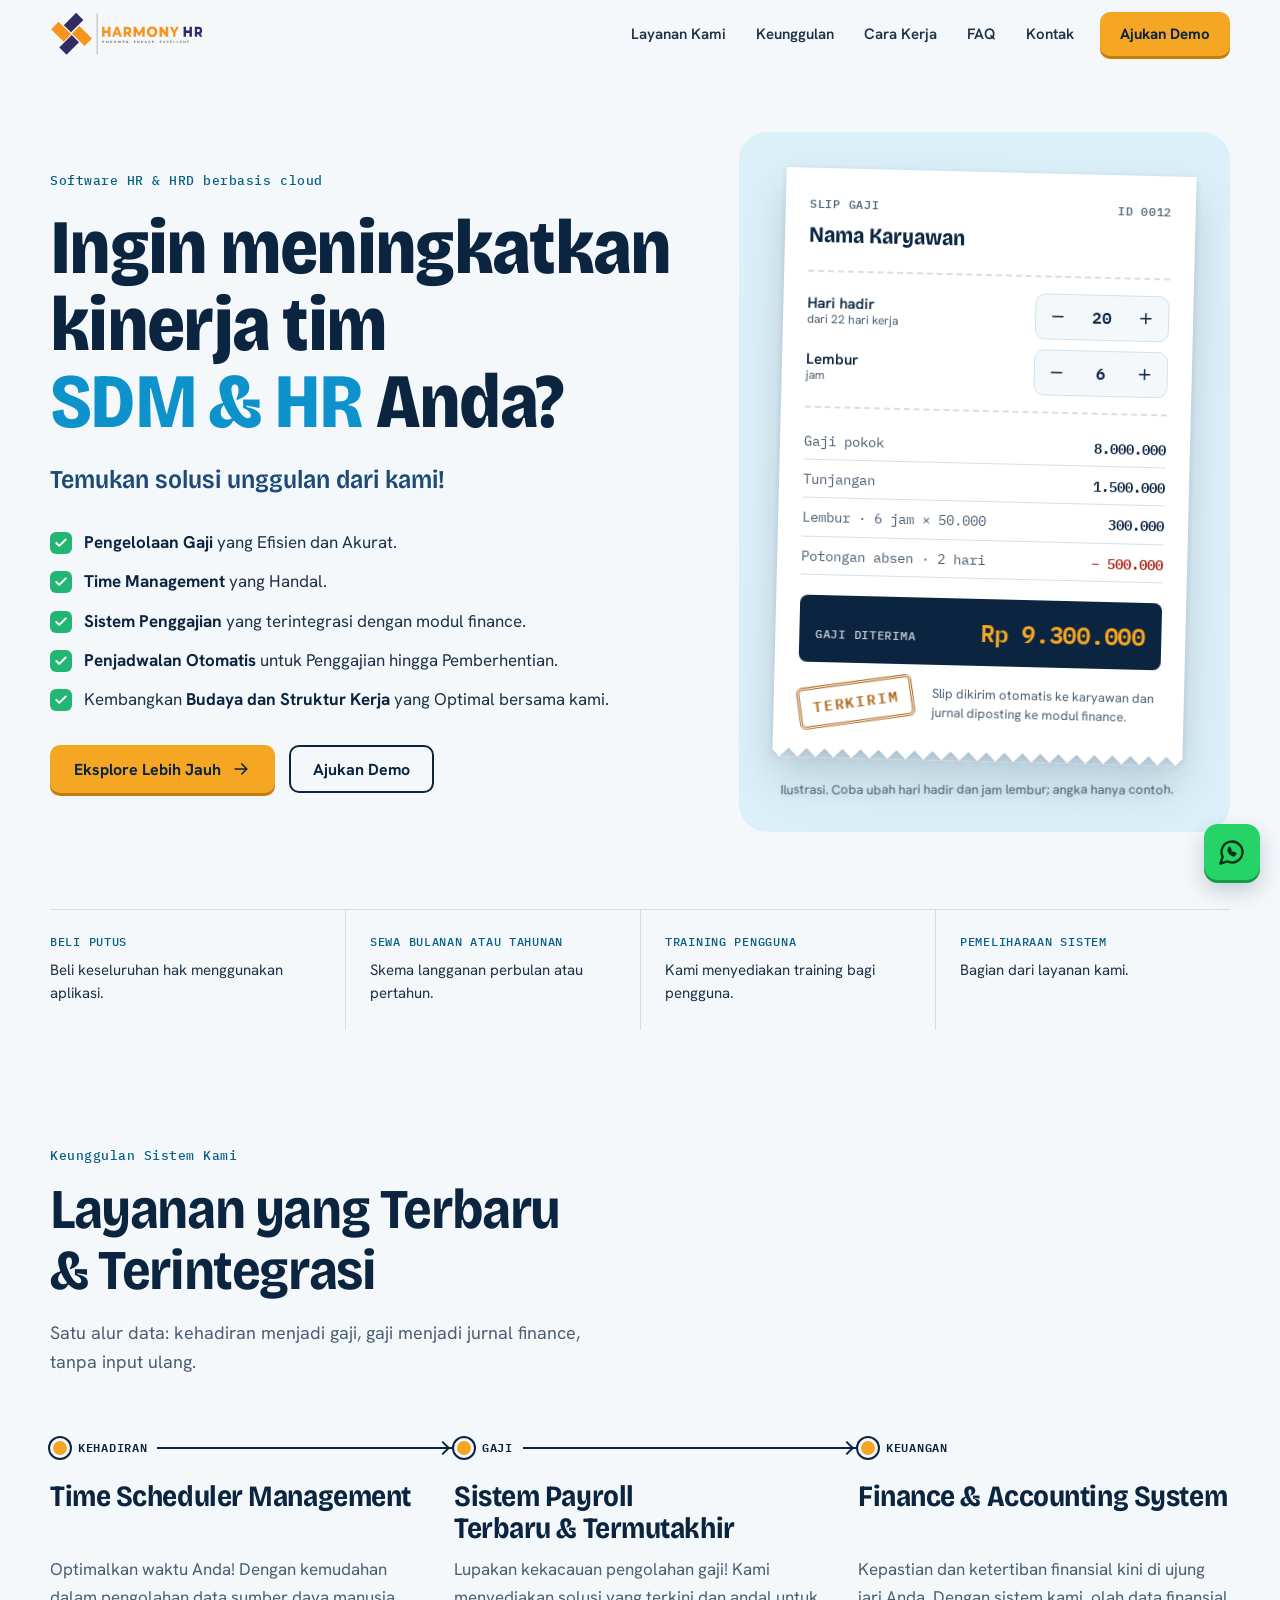
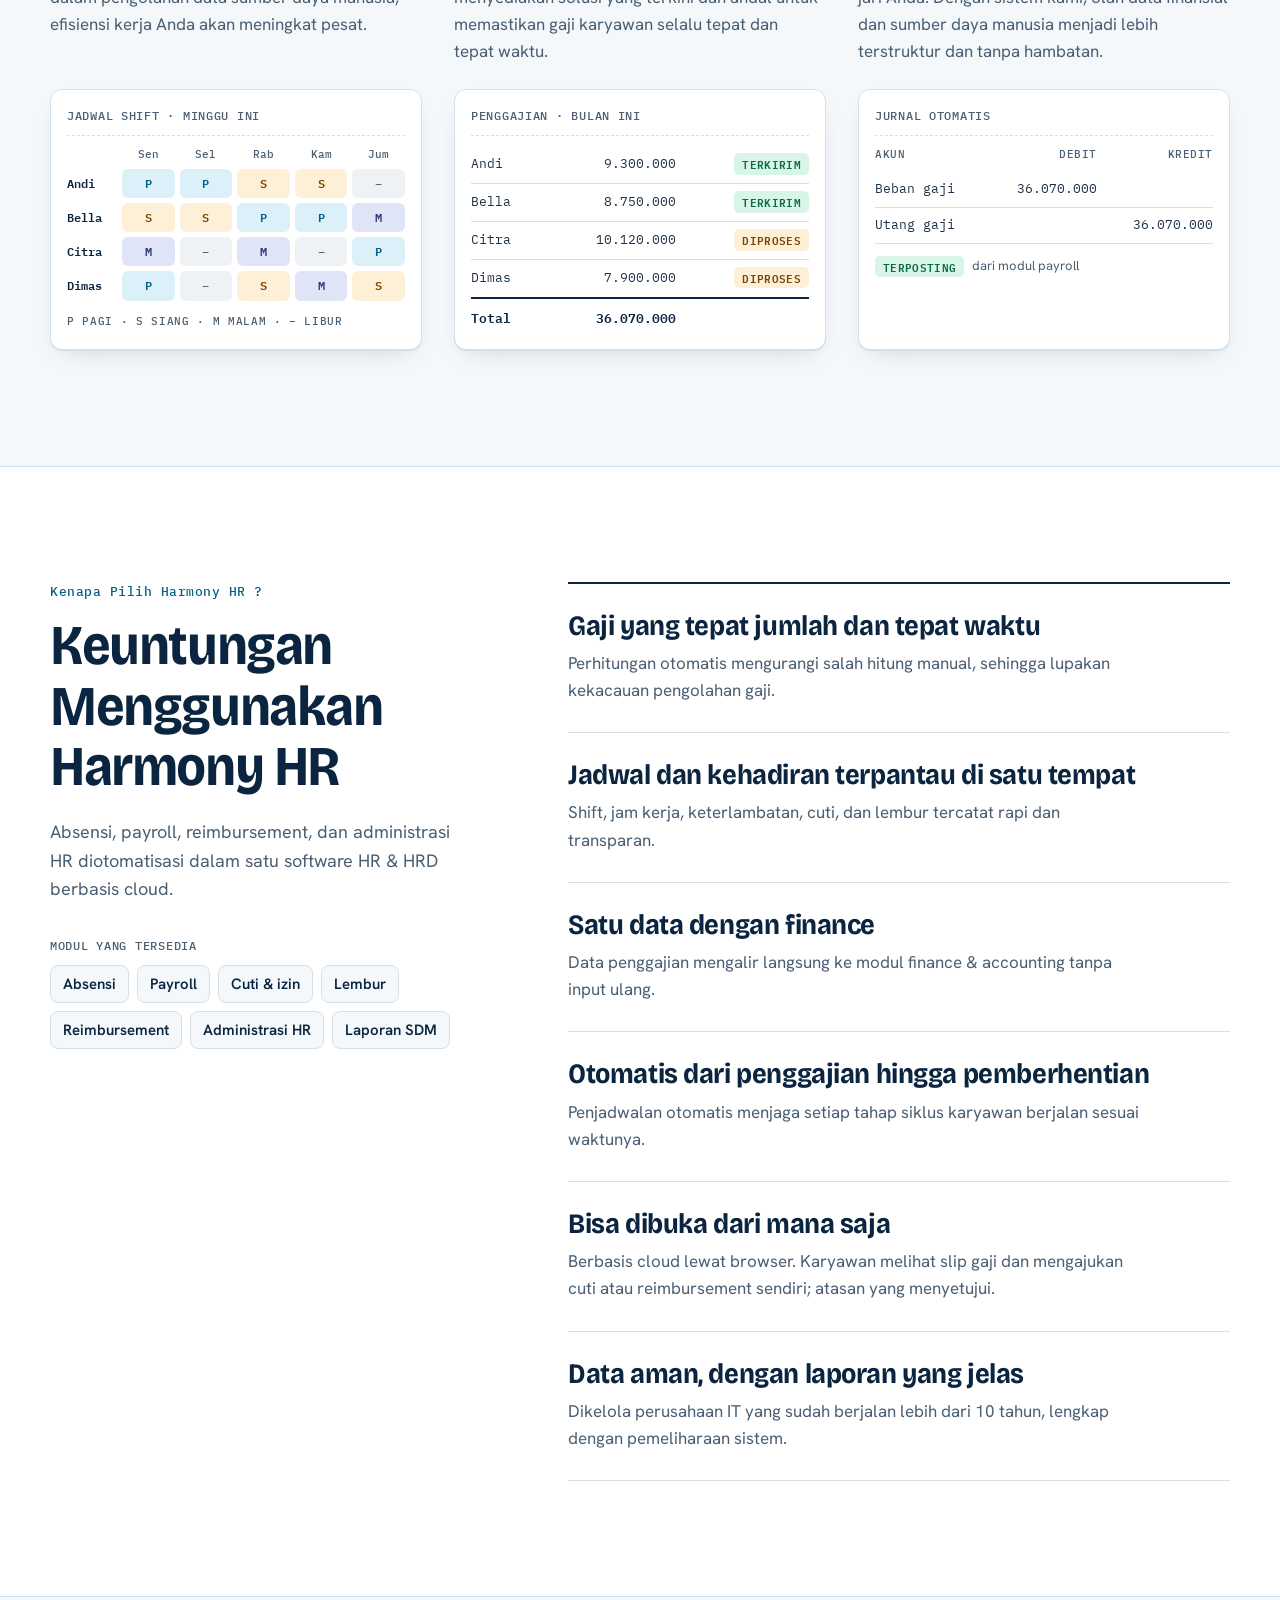
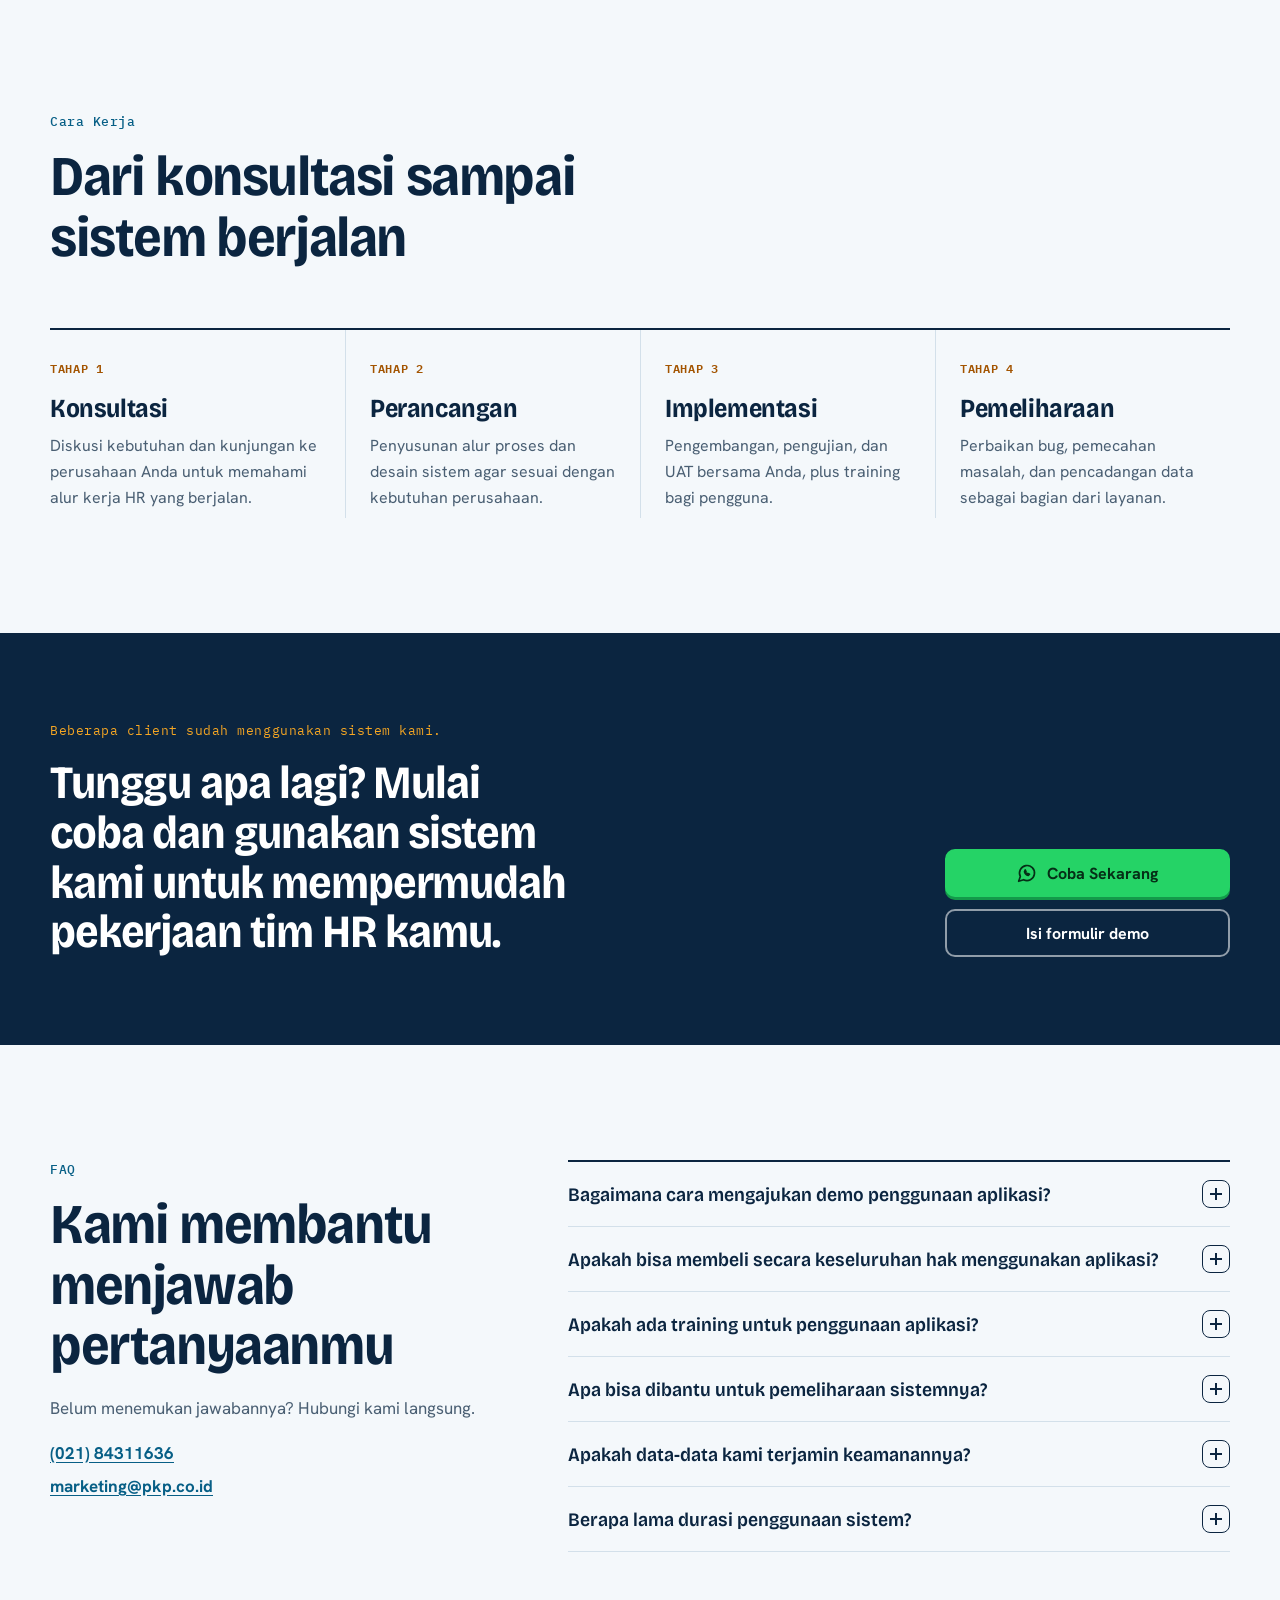
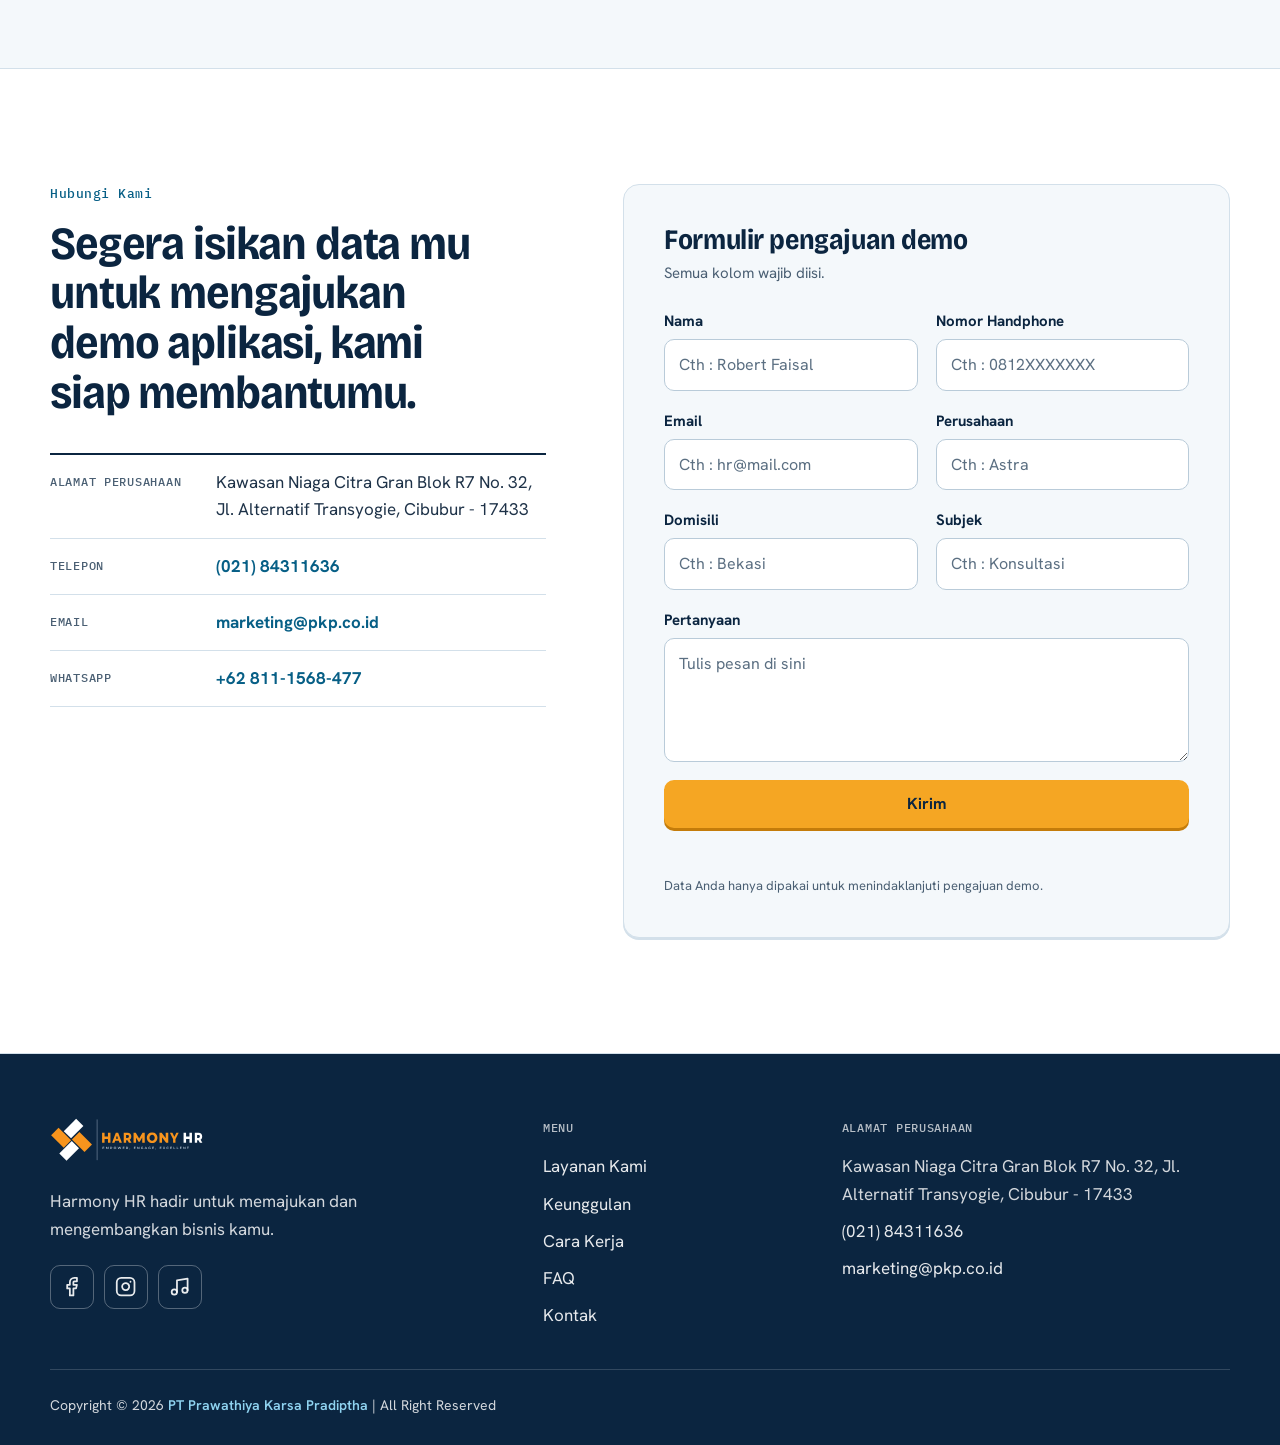
==== commit 5dbed148: "Add files via upload" ====
--- a/index.html
+++ b/index.html
@@ -3,72 +3,216 @@
 <head>
   <meta charset="utf-8" />
   <meta name="viewport" content="width=device-width, initial-scale=1" />
-  <title>Harmony HR — Software HR & HRD Berbasis Cloud | Absensi, Payroll, Reimbursement</title>
-  <meta name="description" content="Harmony HR membantu tim SDM & HR mengotomatiskan absensi, penggajian (payroll), reimbursement, dan administrasi HR dalam satu sistem cloud yang terintegrasi dengan finance. Ajukan demo sekarang." />
+  <title>Harmony HR – Software HR, Payroll &amp; Absensi Berbasis Cloud</title>
+  <meta name="description" content="Harmony HR: software HR &amp; HRD berbasis cloud untuk absensi, payroll, reimbursement, dan administrasi HR, terintegrasi dengan finance. Ajukan demo sekarang." />
+  <link rel="canonical" href="https://malfian7.github.io/HarmonyHR-LandingPage/" />
+  <link rel="alternate" hreflang="id" href="https://malfian7.github.io/HarmonyHR-LandingPage/" />
+  <link rel="alternate" hreflang="x-default" href="https://malfian7.github.io/HarmonyHR-LandingPage/" />
+  <meta name="robots" content="index, follow, max-image-preview:large, max-snippet:-1, max-video-preview:-1" />
+  <meta name="author" content="PT Prawathiya Karsa Pradiptha" />
+  <meta name="application-name" content="Harmony HR" />
   <meta name="theme-color" content="#0b2540" />
 
+  <!-- Open Graph -->
   <meta property="og:site_name" content="Harmony HR" />
   <meta property="og:type" content="website" />
   <meta property="og:locale" content="id_ID" />
-  <meta property="og:title" content="Harmony HR — Software HR & HRD Berbasis Cloud" />
-  <meta property="og:description" content="Otomatiskan absensi, payroll, reimbursement, dan administrasi HR dalam satu sistem terintegrasi." />
-  <meta name="twitter:card" content="summary" />
-
+  <meta property="og:url" content="https://malfian7.github.io/HarmonyHR-LandingPage/" />
+  <meta property="og:title" content="Harmony HR – Software HR, Payroll &amp; Absensi Berbasis Cloud" />
+  <meta property="og:description" content="Otomatiskan absensi, payroll, reimbursement, dan administrasi HR dalam satu sistem cloud yang terintegrasi dengan finance." />
+  <meta property="og:image" content="https://malfian7.github.io/HarmonyHR-LandingPage/assets/images/og-image.png" />
+  <meta property="og:image:type" content="image/png" />
+  <meta property="og:image:width" content="1200" />
+  <meta property="og:image:height" content="630" />
+  <meta property="og:image:alt" content="Harmony HR: software HR dan HRD berbasis cloud, ilustrasi slip gaji digital yang terkirim otomatis" />
+
+  <!-- Twitter / X -->
+  <meta name="twitter:card" content="summary_large_image" />
+  <meta name="twitter:title" content="Harmony HR – Software HR, Payroll &amp; Absensi Berbasis Cloud" />
+  <meta name="twitter:description" content="Otomatiskan absensi, payroll, reimbursement, dan administrasi HR dalam satu sistem cloud yang terintegrasi dengan finance." />
+  <meta name="twitter:image" content="https://malfian7.github.io/HarmonyHR-LandingPage/assets/images/og-image.png" />
+  <meta name="twitter:image:alt" content="Harmony HR: software HR dan HRD berbasis cloud, ilustrasi slip gaji digital yang terkirim otomatis" />
+
+  <!-- Ikon & manifest -->
+  <link rel="icon" href="favicon.ico" sizes="48x48" />
   <link rel="icon" type="image/svg+xml" href="assets/images/favicon.svg" />
-  <link rel="preconnect" href="https://fonts.googleapis.com" />
-  <link rel="preconnect" href="https://fonts.gstatic.com" crossorigin />
-  <link href="https://fonts.googleapis.com/css2?family=Plus+Jakarta+Sans:wght@400;500;600;700;800&display=swap" rel="stylesheet" />
+  <link rel="icon" type="image/png" sizes="32x32" href="assets/images/favicon-32.png" />
+  <link rel="apple-touch-icon" sizes="180x180" href="assets/images/apple-touch-icon.png" />
+  <link rel="manifest" href="site.webmanifest" />
+  <link rel="sitemap" type="application/xml" href="sitemap.xml" />
+
+  <!-- Performa: font utama dimuat lebih awal -->
+  <link rel="preload" href="assets/fonts/bricolage-grotesque-wdth.woff2" as="font" type="font/woff2" crossorigin />
+  <link rel="preload" href="assets/fonts/hanken-grotesk-wght.woff2" as="font" type="font/woff2" crossorigin />
   <link rel="stylesheet" href="assets/css/style.css" />
 
-  <script>document.documentElement.classList.add('js');</script>
+  <script>document.documentElement.classList.add('js');if(!window.matchMedia('(prefers-reduced-motion: reduce)').matches)document.documentElement.classList.add('anim');</script>
+  <noscript><style>.reveal{opacity:1!important;transform:none!important}</style></noscript>
+
+  <!-- Structured data (JSON-LD). Teks FAQ harus sama dengan FAQ yang tampil di halaman. -->
   <script type="application/ld+json">
-  {
-    "@context": "https://schema.org",
-    "@type": "Organization",
-    "name": "Harmony HR",
-    "parentOrganization": { "@type": "Organization", "name": "PT Prawathiya Karsa Pradiptha", "url": "https://www.pkp.co.id/en/" },
-    "telephone": "+62-21-84311636",
-    "email": "marketing@pkp.co.id",
-    "address": {
-      "@type": "PostalAddress",
-      "streetAddress": "Kawasan Niaga Citra Gran Blok R7 No. 32, Jl. Alternatif Transyogie",
-      "addressLocality": "Cibubur",
-      "postalCode": "17433",
-      "addressCountry": "ID"
+{
+  "@context": "https://schema.org",
+  "@graph": [
+    {
+      "@type": "Organization",
+      "@id": "https://malfian7.github.io/HarmonyHR-LandingPage/#organization",
+      "name": "PT Prawathiya Karsa Pradiptha",
+      "alternateName": "PKP",
+      "url": "https://www.pkp.co.id/en/",
+      "logo": {
+        "@type": "ImageObject",
+        "url": "https://malfian7.github.io/HarmonyHR-LandingPage/assets/images/icon-512.png",
+        "width": 512,
+        "height": 512
+      },
+      "foundingDate": "2008-02",
+      "telephone": "+62-21-84311636",
+      "email": "marketing@pkp.co.id",
+      "address": {
+        "@type": "PostalAddress",
+        "streetAddress": "Kawasan Niaga Citra Gran Blok R7 No. 32, Jl. Alternatif Transyogie",
+        "addressLocality": "Cibubur",
+        "postalCode": "17433",
+        "addressCountry": "ID"
+      },
+      "contactPoint": [
+        {
+          "@type": "ContactPoint",
+          "contactType": "sales",
+          "telephone": "+62-21-84311636",
+          "email": "marketing@pkp.co.id",
+          "areaServed": "ID",
+          "availableLanguage": "id"
+        }
+      ]
+    },
+    {
+      "@type": "WebSite",
+      "@id": "https://malfian7.github.io/HarmonyHR-LandingPage/#website",
+      "url": "https://malfian7.github.io/HarmonyHR-LandingPage/",
+      "name": "Harmony HR",
+      "inLanguage": "id",
+      "publisher": {
+        "@id": "https://malfian7.github.io/HarmonyHR-LandingPage/#organization"
+      }
+    },
+    {
+      "@type": "WebPage",
+      "@id": "https://malfian7.github.io/HarmonyHR-LandingPage/#webpage",
+      "url": "https://malfian7.github.io/HarmonyHR-LandingPage/",
+      "name": "Harmony HR – Software HR, Payroll & Absensi Berbasis Cloud",
+      "description": "Harmony HR: software HR & HRD berbasis cloud untuk absensi, payroll, reimbursement, dan administrasi HR, terintegrasi dengan finance. Ajukan demo sekarang.",
+      "inLanguage": "id",
+      "isPartOf": {
+        "@id": "https://malfian7.github.io/HarmonyHR-LandingPage/#website"
+      },
+      "about": {
+        "@id": "https://malfian7.github.io/HarmonyHR-LandingPage/#software"
+      },
+      "primaryImageOfPage": {
+        "@type": "ImageObject",
+        "url": "https://malfian7.github.io/HarmonyHR-LandingPage/assets/images/og-image.png",
+        "width": 1200,
+        "height": 630
+      },
+      "dateModified": "2026-11-18"
+    },
+    {
+      "@type": "SoftwareApplication",
+      "@id": "https://malfian7.github.io/HarmonyHR-LandingPage/#software",
+      "name": "Harmony HR",
+      "url": "https://malfian7.github.io/HarmonyHR-LandingPage/",
+      "applicationCategory": "BusinessApplication",
+      "applicationSubCategory": "Human Resource Management System (HRMS)",
+      "operatingSystem": "Web browser",
+      "inLanguage": "id",
+      "description": "Software HR & HRD berbasis cloud yang mengotomatiskan absensi, penggajian (payroll), reimbursement, dan administrasi HR, terintegrasi dengan modul finance.",
+      "featureList": [
+        "Time Scheduler Management",
+        "Sistem payroll (penggajian)",
+        "Reimbursement",
+        "Administrasi HR",
+        "Finance & Accounting System terintegrasi",
+        "Penjadwalan otomatis dari penggajian hingga pemberhentian"
+      ],
+      "provider": {
+        "@id": "https://malfian7.github.io/HarmonyHR-LandingPage/#organization"
+      },
+      "publisher": {
+        "@id": "https://malfian7.github.io/HarmonyHR-LandingPage/#organization"
+      }
+    },
+    {
+      "@type": "FAQPage",
+      "@id": "https://malfian7.github.io/HarmonyHR-LandingPage/#faq",
+      "mainEntity": [
+        {
+          "@type": "Question",
+          "name": "Bagaimana cara mengajukan demo penggunaan aplikasi?",
+          "acceptedAnswer": {
+            "@type": "Answer",
+            "text": "Untuk mengajukan demo aplikasi dapat menghubungi kami pada nomor (021) 84311636 dan email kami marketing@pkp.co.id, atau isi formulir di bagian Kontak."
+          }
+        },
+        {
+          "@type": "Question",
+          "name": "Apakah bisa membeli secara keseluruhan hak menggunakan aplikasi?",
+          "acceptedAnswer": {
+            "@type": "Answer",
+            "text": "Bisa, selain itu kami juga menyediakan skema sewa aplikasi dengan skema langganan perbulan atau pertahun."
+          }
+        },
+        {
+          "@type": "Question",
+          "name": "Apakah ada training untuk penggunaan aplikasi?",
+          "acceptedAnswer": {
+            "@type": "Answer",
+            "text": "Ya, kami menyediakan training bagi pengguna."
+          }
+        },
+        {
+          "@type": "Question",
+          "name": "Apa bisa dibantu untuk pemeliharaan sistemnya?",
+          "acceptedAnswer": {
+            "@type": "Answer",
+            "text": "Ya, pemeliharaan sistem adalah bagian dari layanan kami."
+          }
+        },
+        {
+          "@type": "Question",
+          "name": "Apakah data-data kami terjamin keamanannya?",
+          "acceptedAnswer": {
+            "@type": "Answer",
+            "text": "Kami adalah perusahaan IT penyedia aplikasi yang sudah berjalan lebih dari 10 tahun. Kami pastikan data-data dari klien kami aman dan terjaga dengan baik."
+          }
+        },
+        {
+          "@type": "Question",
+          "name": "Berapa lama durasi penggunaan sistem?",
+          "acceptedAnswer": {
+            "@type": "Answer",
+            "text": "Kami menyediakan beberapa paket dari sistem yang kami tawarkan. Untuk lebih lanjutnya Anda bisa hubungi kami di (021) 84311636."
+          }
+        }
+      ]
     }
-  }
+  ]
+}
   </script>
 </head>
 <body>
 
-<!-- ================= SVG ICON SPRITE ================= -->
+<!-- Ikon SVG -->
 <svg width="0" height="0" style="position:absolute" aria-hidden="true" focusable="false">
   <defs>
     <symbol id="i-check" viewBox="0 0 24 24"><path d="M20 6 9 17l-5-5"/></symbol>
-    <symbol id="i-menu" viewBox="0 0 24 24"><path d="M4 6h16M4 12h16M4 18h16"/></symbol>
+    <symbol id="i-menu" viewBox="0 0 24 24"><path d="M4 7h16M4 12h16M4 17h16"/></symbol>
     <symbol id="i-x" viewBox="0 0 24 24"><path d="M18 6 6 18M6 6l12 12"/></symbol>
-    <symbol id="i-chevron" viewBox="0 0 24 24"><path d="m6 9 6 6 6-6"/></symbol>
-    <symbol id="i-arrow" viewBox="0 0 24 24"><path d="M5 12h14M12 5l7 7-7 7"/></symbol>
-    <symbol id="i-wallet" viewBox="0 0 24 24"><rect width="20" height="12" x="2" y="6" rx="2"/><circle cx="12" cy="12" r="2"/><path d="M6 12h.01M18 12h.01"/></symbol>
-    <symbol id="i-clock" viewBox="0 0 24 24"><circle cx="12" cy="12" r="10"/><path d="M12 6v6l4 2"/></symbol>
-    <symbol id="i-layers" viewBox="0 0 24 24"><path d="m12.83 2.18a2 2 0 0 0-1.66 0L2.6 6.08a1 1 0 0 0 0 1.83l8.58 3.91a2 2 0 0 0 1.66 0l8.58-3.9a1 1 0 0 0 0-1.83Z"/><path d="m22 17.65-9.17 4.16a2 2 0 0 1-1.66 0L2 17.65"/><path d="m22 12.65-9.17 4.16a2 2 0 0 1-1.66 0L2 12.65"/></symbol>
-    <symbol id="i-refresh" viewBox="0 0 24 24"><path d="M3 12a9 9 0 0 1 9-9 9.75 9.75 0 0 1 6.74 2.74L21 8"/><path d="M21 3v5h-5"/><path d="M21 12a9 9 0 0 1-9 9 9.75 9.75 0 0 1-6.74-2.74L3 16"/><path d="M8 16H3v5"/></symbol>
-    <symbol id="i-users" viewBox="0 0 24 24"><path d="M16 21v-2a4 4 0 0 0-4-4H6a4 4 0 0 0-4 4v2"/><circle cx="9" cy="7" r="4"/><path d="M22 21v-2a4 4 0 0 0-3-3.87M16 3.13a4 4 0 0 1 0 7.75"/></symbol>
-    <symbol id="i-cloud" viewBox="0 0 24 24"><path d="M17.5 19H9a7 7 0 1 1 6.71-9h1.79a4.5 4.5 0 1 1 0 9Z"/></symbol>
-    <symbol id="i-chart" viewBox="0 0 24 24"><path d="M3 3v18h18"/><path d="M18 17V9M13 17V5M8 17v-3"/></symbol>
-    <symbol id="i-shield" viewBox="0 0 24 24"><path d="M20 13c0 5-3.5 7.5-7.66 8.95a1 1 0 0 1-.67-.01C7.5 20.5 4 18 4 13V6a1 1 0 0 1 1-1c2 0 4.5-1.2 6.24-2.72a1.17 1.17 0 0 1 1.52 0C14.51 3.81 17 5 19 5a1 1 0 0 1 1 1z"/><path d="m9 12 2 2 4-4"/></symbol>
-    <symbol id="i-calendar" viewBox="0 0 24 24"><path d="M8 2v4M16 2v4"/><rect width="18" height="18" x="3" y="4" rx="2"/><path d="M3 10h18"/><path d="m9 16 2 2 4-4"/></symbol>
-    <symbol id="i-receipt" viewBox="0 0 24 24"><path d="M4 2v20l2-1 2 1 2-1 2 1 2-1 2 1 2-1 2 1V2l-2 1-2-1-2 1-2-1-2 1-2-1-2 1Z"/><path d="M16 8h-6a2 2 0 1 0 0 4h4a2 2 0 1 1 0 4H8"/><path d="M12 17.5v-11"/></symbol>
-    <symbol id="i-briefcase" viewBox="0 0 24 24"><rect width="20" height="14" x="2" y="7" rx="2"/><path d="M16 21V5a2 2 0 0 0-2-2h-4a2 2 0 0 0-2 2v16"/></symbol>
-    <symbol id="i-phone" viewBox="0 0 24 24"><path d="M22 16.92v3a2 2 0 0 1-2.18 2 19.79 19.79 0 0 1-8.63-3.07 19.5 19.5 0 0 1-6-6 19.79 19.79 0 0 1-3.07-8.67A2 2 0 0 1 4.11 2h3a2 2 0 0 1 2 1.72c.127.96.361 1.903.7 2.81a2 2 0 0 1-.45 2.11L8.09 9.91a16 16 0 0 0 6 6l1.27-1.27a2 2 0 0 1 2.11-.45c.907.339 1.85.573 2.81.7A2 2 0 0 1 22 16.92z"/></symbol>
-    <symbol id="i-mail" viewBox="0 0 24 24"><rect width="20" height="16" x="2" y="4" rx="2"/><path d="m22 7-8.97 5.7a1.94 1.94 0 0 1-2.06 0L2 7"/></symbol>
-    <symbol id="i-pin" viewBox="0 0 24 24"><path d="M20 10c0 6-8 12-8 12s-8-6-8-12a8 8 0 0 1 16 0Z"/><circle cx="12" cy="10" r="3"/></symbol>
+    <symbol id="i-arrow" viewBox="0 0 24 24"><path d="M5 12h14M13 6l6 6-6 6"/></symbol>
+    <symbol id="i-plus" viewBox="0 0 24 24"><path d="M12 5v14M5 12h14"/></symbol>
+    <symbol id="i-minus" viewBox="0 0 24 24"><path d="M5 12h14"/></symbol>
     <symbol id="i-chat" viewBox="0 0 24 24"><path d="M7.9 20A9 9 0 1 0 4 16.1L2 22Z"/><path d="M9 10.5c.5 2 2.5 4 4.5 4.5l1.5-1.5-2-1-1 .5c-.7-.4-1.3-1-1.7-1.7l.5-1-1-2z"/></symbol>
-    <symbol id="i-search" viewBox="0 0 24 24"><circle cx="11" cy="11" r="8"/><path d="m21 21-4.3-4.3"/></symbol>
-    <symbol id="i-pen" viewBox="0 0 24 24"><path d="M12 20h9"/><path d="M16.376 3.622a1 1 0 0 1 3.002 3.002L7.368 18.635a2 2 0 0 1-.855.506l-2.872.838a.5.5 0 0 1-.62-.62l.838-2.872a2 2 0 0 1 .506-.854z"/></symbol>
-    <symbol id="i-code" viewBox="0 0 24 24"><path d="m16 18 6-6-6-6M8 6l-6 6 6 6"/></symbol>
-    <symbol id="i-wrench" viewBox="0 0 24 24"><path d="M14.7 6.3a1 1 0 0 0 0 1.4l1.6 1.6a1 1 0 0 0 1.4 0l3.77-3.77a6 6 0 0 1-7.94 7.94l-6.91 6.91a2.12 2.12 0 0 1-3-3l6.91-6.91a6 6 0 0 1 7.94-7.94z"/></symbol>
-    <symbol id="i-cap" viewBox="0 0 24 24"><path d="M22 10v6M2 10l10-5 10 5-10 5z"/><path d="M6 12v5c3 3 9 3 12 0v-5"/></symbol>
     <symbol id="i-facebook" viewBox="0 0 24 24"><path d="M18 2h-3a5 5 0 0 0-5 5v3H7v4h3v8h4v-8h3l1-4h-4V7a1 1 0 0 1 1-1h3z"/></symbol>
     <symbol id="i-instagram" viewBox="0 0 24 24"><rect width="20" height="20" x="2" y="2" rx="5"/><path d="M16 11.37A4 4 0 1 1 12.63 8 4 4 0 0 1 16 11.37z"/><path d="M17.5 6.5h.01"/></symbol>
     <symbol id="i-tiktok" viewBox="0 0 24 24"><path d="M9 18V5l12-2v13"/><circle cx="6" cy="18" r="3"/><circle cx="18" cy="16" r="3"/></symbol>
@@ -81,17 +225,7 @@
 <header class="header" id="top">
   <div class="container header__inner">
     <a class="brand" href="#top" aria-label="Harmony HR — beranda">
-      <!-- Ganti dengan logo asli Anda: <img src="assets/images/logo.png" alt="Harmony HR" height="38"> -->
-      <svg class="brand__mark" viewBox="0 0 40 40" aria-hidden="true">
-        <rect width="40" height="40" rx="11" fill="#0b2540"/>
-        <rect x="9" y="9" width="5.5" height="22" rx="2.75" fill="#fff"/>
-        <rect x="25.5" y="9" width="5.5" height="22" rx="2.75" fill="#fff"/>
-        <rect x="11" y="17.2" width="18" height="5.6" rx="2.8" fill="#f5a623" transform="rotate(-14 20 20)"/>
-      </svg>
-      <span class="brand__text">
-        <span class="brand__name">HARMONY <b>HR</b></span>
-        <span class="brand__sub">Smart HR Solution</span>
-      </span>
+      <img class="brand__logo" src="assets/images/logo.svg" alt="Harmony HR" width="154" height="44" decoding="async" fetchpriority="high">
     </a>
 
     <button class="nav-toggle" type="button" aria-expanded="false" aria-controls="nav" aria-label="Buka menu">
@@ -115,15 +249,13 @@
 <!-- ================= HERO ================= -->
 <section class="hero" aria-labelledby="hero-title">
   <div class="container hero__grid">
-    <div class="reveal">
-      <span class="hero__badge">
-        <i><svg class="icon" aria-hidden="true"><use href="#i-check"/></svg></i>
-        Software HR &amp; HRD berbasis cloud
-      </span>
-      <h1 id="hero-title">Ingin meningkatkan kinerja tim <em>SDM &amp; HR</em> Anda?</h1>
-      <p class="hero__lead">Temukan solusi unggulan dari kami!</p>
-
-      <ul class="checklist">
+
+    <div class="hero__copy">
+      <p class="kicker rise">Software HR &amp; HRD berbasis cloud</p>
+      <h1 id="hero-title" class="rise">Ingin meningkatkan kinerja tim <em>SDM &amp; HR</em> Anda?</h1>
+      <p class="hero__lead rise" style="--d:90ms">Temukan solusi unggulan dari kami!</p>
+
+      <ul class="ticks rise" style="--d:170ms">
         <li><span class="tick"><svg class="icon" aria-hidden="true"><use href="#i-check"/></svg></span><span><strong>Pengelolaan Gaji</strong> yang Efisien dan Akurat.</span></li>
         <li><span class="tick"><svg class="icon" aria-hidden="true"><use href="#i-check"/></svg></span><span><strong>Time Management</strong> yang Handal.</span></li>
         <li><span class="tick"><svg class="icon" aria-hidden="true"><use href="#i-check"/></svg></span><span><strong>Sistem Penggajian</strong> yang terintegrasi dengan modul finance.</span></li>
@@ -131,411 +263,308 @@
         <li><span class="tick"><svg class="icon" aria-hidden="true"><use href="#i-check"/></svg></span><span>Kembangkan <strong>Budaya dan Struktur Kerja</strong> yang Optimal bersama kami.</span></li>
       </ul>
 
-      <div class="hero__cta">
+      <div class="hero__cta rise" style="--d:250ms">
         <a class="btn" href="#layanan">Eksplore Lebih Jauh <svg class="icon" aria-hidden="true"><use href="#i-arrow"/></svg></a>
         <a class="btn btn--ghost" href="#kontak">Ajukan Demo</a>
       </div>
     </div>
 
-    <!-- Ilustrasi tampilan aplikasi -->
-    <div class="mock-wrap reveal" style="--d:120ms" role="img" aria-label="Ilustrasi dashboard Harmony HR yang menampilkan kehadiran, payroll, dan persetujuan reimbursement">
-      <div class="mock" aria-hidden="true">
-        <div class="mock__bar"><i></i><i></i><i></i><span>Harmony HR · Dashboard</span></div>
-        <div class="mock__body">
-          <div class="kpis">
-            <div class="kpi kpi--ok"><small>Hadir hari ini</small><b>96% <span>tim</span></b></div>
-            <div class="kpi"><small>Payroll bulan ini</small><b>Siap <span>diproses</span></b></div>
-            <div class="kpi kpi--warn"><small>Menunggu persetujuan</small><b>5 <span>pengajuan</span></b></div>
-          </div>
-          <div class="panel">
-            <div class="panel__title">Kehadiran mingguan <small>Ilustrasi</small></div>
-            <div class="bars"><span style="--h:78%"></span><span style="--h:88%"></span><span style="--h:70%"></span><span style="--h:94%"></span><span style="--h:100%"></span><span style="--h:42%"></span></div>
-            <div class="bars-x"><span>Sen</span><span>Sel</span><span>Rab</span><span>Kam</span><span>Jum</span><span>Sab</span></div>
-          </div>
-          <div class="panel">
-            <div class="panel__title">Pengajuan terbaru</div>
-            <div class="rows">
-              <div class="row"><span class="avatar">AR</span><div><b>Cuti tahunan</b><small>3 hari · Tim Marketing</small></div><span class="pill pill--wait">Menunggu</span></div>
-              <div class="row"><span class="avatar avatar--o">DN</span><div><b>Reimbursement transport</b><small>Tim Operasional</small></div><span class="pill pill--ok">Disetujui</span></div>
-              <div class="row"><span class="avatar avatar--g">SP</span><div><b>Lembur akhir pekan</b><small>Tim IT</small></div><span class="pill pill--info">Diproses</span></div>
+    <!-- Slip gaji interaktif (ilustrasi) -->
+    <div class="hero__slip">
+      <div class="desk" aria-hidden="true"></div>
+      <figure class="slip-wrap" aria-labelledby="slip-cap">
+        <div class="slip" id="slip">
+          <div class="slip__head">
+            <div>
+              <span class="mono-label">Slip gaji</span>
+              <b class="slip__name">Nama Karyawan</b>
             </div>
-          </div>
-        </div>
-      </div>
-      <div class="float-card float-card--a"><span class="ico"><svg class="icon" aria-hidden="true"><use href="#i-check"/></svg></span><div><b>Slip gaji terkirim</b><small>Otomatis ke seluruh karyawan</small></div></div>
-      <div class="float-card float-card--b"><span class="ico"><svg class="icon" aria-hidden="true"><use href="#i-clock"/></svg></span><div><b>Jadwal otomatis</b><small>Dari onboarding s.d. offboarding</small></div></div>
-    </div>
-  </div>
-</section>
-
-<!-- ================= TRUST STRIP ================= -->
-<section class="trust" aria-label="Ringkasan Harmony HR">
-  <div class="container trust__grid">
-    <div class="stat reveal"><b>Sejak 2008</b><span>PT Prawathiya Karsa Pradiptha berdiri</span></div>
-    <div class="stat reveal" style="--d:80ms"><b>10+ tahun</b><span>Pengalaman sebagai penyedia aplikasi</span></div>
-    <div class="stat reveal" style="--d:160ms"><b>Cloud</b><span>Akses dari mana saja lewat browser</span></div>
-    <div class="stat reveal" style="--d:240ms"><b>Training</b><span>&amp; pemeliharaan sistem termasuk dalam layanan kami</span></div>
-  </div>
-</section>
-
-<!-- ================= KEUNGGULAN ================= -->
-<section class="section" id="keunggulan" aria-labelledby="keunggulan-title">
-  <div class="container">
-    <div class="section-head section-head--center reveal">
-      <span class="eyebrow">Kenapa Pilih Harmony HR ?</span>
-      <h2 id="keunggulan-title">Keuntungan Menggunakan <mark>Harmony HR</mark></h2>
-      <p>Satu sistem untuk seluruh siklus karyawan — dari absensi harian hingga penggajian — sehingga tim HR bisa fokus pada hal yang lebih strategis.</p>
-    </div>
-
-    <div class="cards">
-      <article class="card reveal">
-        <div class="card__icon"><svg class="icon" aria-hidden="true"><use href="#i-wallet"/></svg></div>
-        <h3>Gaji Efisien &amp; Akurat</h3>
-        <p>Pengolahan gaji otomatis mengurangi kesalahan hitung manual dan memastikan gaji selalu tepat waktu.</p>
-      </article>
-      <article class="card reveal" style="--d:70ms">
-        <div class="card__icon"><svg class="icon" aria-hidden="true"><use href="#i-clock"/></svg></div>
-        <h3>Time Management Handal</h3>
-        <p>Pantau kehadiran, jadwal, dan jam kerja karyawan secara terpusat dan transparan.</p>
-      </article>
-      <article class="card reveal" style="--d:140ms">
-        <div class="card__icon"><svg class="icon" aria-hidden="true"><use href="#i-layers"/></svg></div>
-        <h3>Terintegrasi dengan Finance</h3>
-        <p>Data penggajian mengalir langsung ke modul finance &amp; accounting tanpa input ulang.</p>
-      </article>
-      <article class="card reveal" style="--d:210ms">
-        <div class="card__icon"><svg class="icon" aria-hidden="true"><use href="#i-refresh"/></svg></div>
-        <h3>Penjadwalan Otomatis</h3>
-        <p>Otomatiskan proses mulai dari penggajian hingga pemberhentian karyawan.</p>
-      </article>
-      <article class="card reveal">
-        <div class="card__icon"><svg class="icon" aria-hidden="true"><use href="#i-cloud"/></svg></div>
-        <h3>Berbasis Cloud</h3>
-        <p>Diakses lewat browser kapan saja, di kantor maupun saat bekerja jarak jauh, tanpa instalasi rumit.</p>
-      </article>
-      <article class="card reveal" style="--d:70ms">
-        <div class="card__icon"><svg class="icon" aria-hidden="true"><use href="#i-users"/></svg></div>
-        <h3>Layanan Mandiri Karyawan</h3>
-        <p>Karyawan dapat melihat slip gaji dan mengajukan cuti, lembur, serta reimbursement sendiri; atasan menyetujui tanpa membebani HR.</p>
-      </article>
-      <article class="card reveal" style="--d:140ms">
-        <div class="card__icon"><svg class="icon" aria-hidden="true"><use href="#i-chart"/></svg></div>
-        <h3>Laporan &amp; Analitik</h3>
-        <p>Data SDM yang terstruktur memudahkan Anda membaca tren dan mengambil keputusan lebih cepat.</p>
-      </article>
-      <article class="card reveal" style="--d:210ms">
-        <div class="card__icon"><svg class="icon" aria-hidden="true"><use href="#i-shield"/></svg></div>
-        <h3>Data Aman &amp; Terjaga</h3>
-        <p>Dikelola oleh perusahaan IT yang telah berjalan lebih dari 10 tahun, lengkap dengan pemeliharaan sistem.</p>
-      </article>
-    </div>
-  </div>
-</section>
-
-<!-- ================= LAYANAN ================= -->
-<section class="section section--white" id="layanan" aria-labelledby="layanan-title">
-  <div class="container">
-    <div class="section-head reveal">
-      <span class="eyebrow">Keunggulan Sistem Kami</span>
-      <h2 id="layanan-title">Layanan yang Terbaru &amp; <mark>Terintegrasi</mark></h2>
-    </div>
-
-    <div class="features">
-
-      <!-- 1. Scheduler -->
-      <article class="feature">
-        <div class="reveal">
-          <span class="feature__no" aria-hidden="true">01</span>
-          <h3>Time Scheduler Management</h3>
-          <p>Optimalkan waktu Anda! Dengan kemudahan dalam pengolahan data sumber daya manusia, efisiensi kerja Anda akan meningkat pesat.</p>
-          <ul>
-            <li><svg class="icon" aria-hidden="true"><use href="#i-check"/></svg>Penjadwalan shift dan jam kerja yang fleksibel</li>
-            <li><svg class="icon" aria-hidden="true"><use href="#i-check"/></svg>Rekap absensi, keterlambatan, dan lembur otomatis</li>
-            <li><svg class="icon" aria-hidden="true"><use href="#i-check"/></svg>Pengajuan cuti &amp; izin dengan alur persetujuan</li>
-          </ul>
-        </div>
-        <div class="feature__media reveal" style="--d:120ms">
-          <div class="tile" role="img" aria-label="Ilustrasi jadwal shift mingguan karyawan">
-            <div class="roster" aria-hidden="true">
-              <span></span><span class="h">Sen</span><span class="h">Sel</span><span class="h">Rab</span><span class="h">Kam</span><span class="h">Jum</span>
-              <span class="n">Andi</span><span class="shift shift--p">Pagi</span><span class="shift shift--p">Pagi</span><span class="shift shift--s">Siang</span><span class="shift shift--s">Siang</span><span class="shift shift--l">Libur</span>
-              <span class="n">Bella</span><span class="shift shift--s">Siang</span><span class="shift shift--s">Siang</span><span class="shift shift--p">Pagi</span><span class="shift shift--p">Pagi</span><span class="shift shift--m">Malam</span>
-              <span class="n">Citra</span><span class="shift shift--m">Malam</span><span class="shift shift--l">Libur</span><span class="shift shift--m">Malam</span><span class="shift shift--l">Libur</span><span class="shift shift--p">Pagi</span>
-              <span class="n">Dimas</span><span class="shift shift--p">Pagi</span><span class="shift shift--l">Libur</span><span class="shift shift--s">Siang</span><span class="shift shift--m">Malam</span><span class="shift shift--s">Siang</span>
-            </div>
-            <div class="legend" aria-hidden="true">
-              <span><i style="background:#cfe9f6"></i>Pagi</span><span><i style="background:#fbdca6"></i>Siang</span><span><i style="background:#cfd6f0"></i>Malam</span><span><i style="background:#e3e9ee"></i>Libur</span>
-            </div>
-          </div>
-          <span class="mock-caption">Ilustrasi tampilan</span>
-        </div>
-      </article>
-
-      <!-- 2. Payroll -->
-      <article class="feature">
-        <div class="reveal">
-          <span class="feature__no" aria-hidden="true">02</span>
-          <h3>Sistem Payroll Terbaru &amp; Termutakhir</h3>
-          <p>Lupakan kekacauan pengolahan gaji! Kami menyediakan solusi yang terkini dan andal untuk memastikan gaji karyawan selalu tepat dan tepat waktu.</p>
-          <ul>
-            <li><svg class="icon" aria-hidden="true"><use href="#i-check"/></svg>Komponen gaji, tunjangan, lembur, dan potongan</li>
-            <li><svg class="icon" aria-hidden="true"><use href="#i-check"/></svg>Terhubung langsung dengan data kehadiran</li>
-            <li><svg class="icon" aria-hidden="true"><use href="#i-check"/></svg>Slip gaji digital untuk setiap karyawan</li>
-          </ul>
-        </div>
-        <div class="feature__media reveal" style="--d:120ms">
-          <div class="tile slip" role="img" aria-label="Ilustrasi slip gaji digital">
-            <div aria-hidden="true">
-              <div class="slip__head"><div><b>Slip Gaji · Periode Bulan Ini</b><small>Nama Karyawan · ID 0012</small></div><span class="pill pill--ok">Terkirim</span></div>
-              <dl>
-                <div><dt>Gaji pokok</dt><dd>Rp 8.000.000</dd></div>
-                <div><dt>Tunjangan</dt><dd>Rp 1.500.000</dd></div>
-                <div><dt>Lembur</dt><dd>Rp 450.000</dd></div>
-                <div><dt>Potongan</dt><dd class="neg">− Rp 620.000</dd></div>
-              </dl>
-              <div class="slip__total"><span>Gaji diterima</span><b>Rp 9.330.000</b></div>
-            </div>
-          </div>
-          <span class="mock-caption">Ilustrasi tampilan · angka hanya contoh</span>
-        </div>
-      </article>
-
-      <!-- 3. Finance -->
-      <article class="feature">
-        <div class="reveal">
-          <span class="feature__no" aria-hidden="true">03</span>
-          <h3>Finance &amp; Accounting System</h3>
-          <p>Kepastian dan ketertiban finansial kini di ujung jari Anda. Dengan sistem kami, olah data finansial dan sumber daya manusia menjadi lebih terstruktur dan tanpa hambatan.</p>
-          <ul>
-            <li><svg class="icon" aria-hidden="true"><use href="#i-check"/></svg>Payroll terintegrasi dengan modul finance</li>
-            <li><svg class="icon" aria-hidden="true"><use href="#i-check"/></svg>Reimbursement tercatat rapi dan mudah ditelusuri</li>
-            <li><svg class="icon" aria-hidden="true"><use href="#i-check"/></svg>Laporan biaya SDM yang siap dibaca</li>
-          </ul>
-        </div>
-        <div class="feature__media reveal" style="--d:120ms">
-          <div class="tile" role="img" aria-label="Ilustrasi grafik biaya SDM dan status integrasi finance">
-            <div aria-hidden="true">
-              <div class="fin__top">
-                <div class="kpi"><small>Biaya SDM</small><b>Terpantau</b></div>
-                <div class="kpi kpi--ok"><small>Sinkron finance</small><b>Otomatis</b></div>
-              </div>
-              <svg class="fin__chart" viewBox="0 0 360 140" preserveAspectRatio="none">
-                <defs><linearGradient id="fg" x1="0" x2="0" y1="0" y2="1"><stop offset="0" stop-color="#0e92cc" stop-opacity=".28"/><stop offset="1" stop-color="#0e92cc" stop-opacity="0"/></linearGradient></defs>
-                <g stroke="#dbe6ef" stroke-width="1"><path d="M0 35h360M0 70h360M0 105h360"/></g>
-                <path d="M0 110 C40 100 60 90 90 84 S150 96 180 66 S250 50 280 40 S340 24 360 16 V140 H0Z" fill="url(#fg)"/>
-                <path d="M0 110 C40 100 60 90 90 84 S150 96 180 66 S250 50 280 40 S340 24 360 16" fill="none" stroke="#0e92cc" stroke-width="3" stroke-linecap="round"/>
-                <circle cx="280" cy="40" r="6" fill="#f5a623" stroke="#fff" stroke-width="3"/>
-              </svg>
-              <div class="fin__list">
-                <div><span>Jurnal gaji</span><b>Terposting</b></div>
-                <div><span>Reimbursement</span><b>Terhubung</b></div>
+            <span class="mono-label slip__id">ID 0012</span>
+          </div>
+
+          <div class="slip__controls">
+            <div class="ctl">
+              <span id="lbl-hadir" class="ctl__label">Hari hadir <small>dari 22 hari kerja</small></span>
+              <div class="stepper" role="group" aria-labelledby="lbl-hadir">
+                <button type="button" data-field="hadir" data-step="-1" aria-label="Kurangi hari hadir"><svg class="icon" aria-hidden="true"><use href="#i-minus"/></svg></button>
+                <output id="v-hadir">20</output>
+                <button type="button" data-field="hadir" data-step="1" aria-label="Tambah hari hadir"><svg class="icon" aria-hidden="true"><use href="#i-plus"/></svg></button>
               </div>
             </div>
-          </div>
-          <span class="mock-caption">Ilustrasi tampilan</span>
-        </div>
-      </article>
-
-    </div>
+            <div class="ctl">
+              <span id="lbl-lembur" class="ctl__label">Lembur <small>jam</small></span>
+              <div class="stepper" role="group" aria-labelledby="lbl-lembur">
+                <button type="button" data-field="lembur" data-step="-1" aria-label="Kurangi jam lembur"><svg class="icon" aria-hidden="true"><use href="#i-minus"/></svg></button>
+                <output id="v-lembur">6</output>
+                <button type="button" data-field="lembur" data-step="1" aria-label="Tambah jam lembur"><svg class="icon" aria-hidden="true"><use href="#i-plus"/></svg></button>
+              </div>
+            </div>
+          </div>
+
+          <dl class="slip__lines">
+            <div><dt>Gaji pokok</dt><dd>8.000.000</dd></div>
+            <div><dt>Tunjangan</dt><dd>1.500.000</dd></div>
+            <div><dt id="l-lembur">Lembur · 6 jam × 50.000</dt><dd id="a-lembur">300.000</dd></div>
+            <div class="neg"><dt id="l-pot">Potongan absen · 2 hari</dt><dd id="a-pot">− 500.000</dd></div>
+          </dl>
+
+          <div class="slip__total">
+            <span class="mono-label">Gaji diterima</span>
+            <b>Rp <output id="v-total">9.300.000</output></b>
+          </div>
+
+          <div class="slip__foot">
+            <span class="stamp" aria-hidden="true">Terkirim</span>
+            <p>Slip dikirim otomatis ke karyawan dan jurnal diposting ke modul finance.</p>
+          </div>
+        </div>
+        <figcaption id="slip-cap">Ilustrasi. Coba ubah hari hadir dan jam lembur; angka hanya contoh.</figcaption>
+      </figure>
+    </div>
+  </div>
+
+  <!-- Cara memiliki, dari FAQ -->
+  <div class="container">
+    <dl class="terms">
+      <div><dt class="mono-label">Beli putus</dt><dd>Beli keseluruhan hak menggunakan aplikasi.</dd></div>
+      <div><dt class="mono-label">Sewa bulanan atau tahunan</dt><dd>Skema langganan perbulan atau pertahun.</dd></div>
+      <div><dt class="mono-label">Training pengguna</dt><dd>Kami menyediakan training bagi pengguna.</dd></div>
+      <div><dt class="mono-label">Pemeliharaan sistem</dt><dd>Bagian dari layanan kami.</dd></div>
+    </dl>
   </div>
 </section>
 
-<!-- ================= MODUL ================= -->
-<section class="section" aria-labelledby="modul-title">
+<!-- ================= LAYANAN: alur data ================= -->
+<section class="section" id="layanan" aria-labelledby="layanan-title">
   <div class="container">
-    <div class="section-head section-head--center reveal">
-      <span class="eyebrow">Fitur Lengkap</span>
-      <h2 id="modul-title">Semua kebutuhan HR dalam <mark>satu platform</mark></h2>
-      <p>Absensi, payroll, reimbursement, dan administrasi HR diotomatisasi dalam software HR &amp; HRD berbasis cloud.</p>
-    </div>
-
-    <div class="modules">
-      <div class="module reveal">
-        <div class="card__icon"><svg class="icon" aria-hidden="true"><use href="#i-clock"/></svg></div>
-        <div><h3>Absensi &amp; Kehadiran</h3><p>Catat kehadiran, keterlambatan, dan jam kerja dengan rekap yang rapi.</p></div>
-      </div>
-      <div class="module reveal" style="--d:60ms">
-        <div class="card__icon"><svg class="icon" aria-hidden="true"><use href="#i-wallet"/></svg></div>
-        <div><h3>Payroll</h3><p>Hitung gaji, tunjangan, lembur, dan potongan secara otomatis dan konsisten.</p></div>
-      </div>
-      <div class="module reveal" style="--d:120ms">
-        <div class="card__icon"><svg class="icon" aria-hidden="true"><use href="#i-calendar"/></svg></div>
-        <div><h3>Cuti, Izin &amp; Lembur</h3><p>Pengajuan online dengan alur persetujuan atasan yang jelas.</p></div>
-      </div>
-      <div class="module reveal">
-        <div class="card__icon"><svg class="icon" aria-hidden="true"><use href="#i-receipt"/></svg></div>
-        <div><h3>Reimbursement</h3><p>Klaim biaya diajukan, disetujui, dan dicatat tanpa tumpukan kertas.</p></div>
-      </div>
-      <div class="module reveal" style="--d:60ms">
-        <div class="card__icon"><svg class="icon" aria-hidden="true"><use href="#i-briefcase"/></svg></div>
-        <div><h3>Administrasi HR</h3><p>Data karyawan, struktur organisasi, hingga proses pemberhentian dalam satu tempat.</p></div>
-      </div>
-      <div class="module reveal" style="--d:120ms">
-        <div class="card__icon"><svg class="icon" aria-hidden="true"><use href="#i-chart"/></svg></div>
-        <div><h3>Laporan SDM</h3><p>Ringkasan data kehadiran, biaya, dan tren untuk mendukung keputusan manajemen.</p></div>
-      </div>
-    </div>
+    <header class="section-head">
+      <p class="kicker">Keunggulan Sistem Kami</p>
+      <h2 id="layanan-title">Layanan yang Terbaru &amp; Terintegrasi</h2>
+      <p class="section-head__sub">Satu alur data: kehadiran menjadi gaji, gaji menjadi jurnal finance, tanpa input ulang.</p>
+    </header>
+
+    <ol class="flow">
+      <li class="flow__step reveal">
+        <span class="flow__node mono-label">Kehadiran</span>
+        <h3>Time Scheduler Management</h3>
+        <p>Optimalkan waktu Anda! Dengan kemudahan dalam pengolahan data sumber daya manusia, efisiensi kerja Anda akan meningkat pesat.</p>
+        <div class="doc" role="img" aria-label="Ilustrasi jadwal shift mingguan">
+          <div class="doc__title mono-label">Jadwal shift · minggu ini</div>
+          <div class="roster" aria-hidden="true">
+            <span></span><span class="h">Sen</span><span class="h">Sel</span><span class="h">Rab</span><span class="h">Kam</span><span class="h">Jum</span>
+            <span class="n">Andi</span><i class="s-p">P</i><i class="s-p">P</i><i class="s-s">S</i><i class="s-s">S</i><i class="s-l">–</i>
+            <span class="n">Bella</span><i class="s-s">S</i><i class="s-s">S</i><i class="s-p">P</i><i class="s-p">P</i><i class="s-m">M</i>
+            <span class="n">Citra</span><i class="s-m">M</i><i class="s-l">–</i><i class="s-m">M</i><i class="s-l">–</i><i class="s-p">P</i>
+            <span class="n">Dimas</span><i class="s-p">P</i><i class="s-l">–</i><i class="s-s">S</i><i class="s-m">M</i><i class="s-s">S</i>
+          </div>
+          <div class="doc__legend mono-label" aria-hidden="true">P pagi · S siang · M malam · – libur</div>
+        </div>
+      </li>
+
+      <li class="flow__step reveal" style="--d:120ms">
+        <span class="flow__node mono-label">Gaji</span>
+        <h3>Sistem Payroll Terbaru &amp; Termutakhir</h3>
+        <p>Lupakan kekacauan pengolahan gaji! Kami menyediakan solusi yang terkini dan andal untuk memastikan gaji karyawan selalu tepat dan tepat waktu.</p>
+        <div class="doc" role="img" aria-label="Ilustrasi daftar penggajian dengan total 36.070.000 rupiah">
+          <div class="doc__title mono-label">Penggajian · bulan ini</div>
+          <table class="ledger" aria-hidden="true">
+            <tbody>
+              <tr><td>Andi</td><td class="num">9.300.000</td><td><span class="tag tag--ok">Terkirim</span></td></tr>
+              <tr><td>Bella</td><td class="num">8.750.000</td><td><span class="tag tag--ok">Terkirim</span></td></tr>
+              <tr><td>Citra</td><td class="num">10.120.000</td><td><span class="tag tag--wait">Diproses</span></td></tr>
+              <tr><td>Dimas</td><td class="num">7.900.000</td><td><span class="tag tag--wait">Diproses</span></td></tr>
+            </tbody>
+            <tfoot><tr><td>Total</td><td class="num">36.070.000</td><td></td></tr></tfoot>
+          </table>
+        </div>
+      </li>
+
+      <li class="flow__step reveal" style="--d:240ms">
+        <span class="flow__node mono-label">Keuangan</span>
+        <h3>Finance &amp; Accounting System</h3>
+        <p>Kepastian dan ketertiban finansial kini di ujung jari Anda. Dengan sistem kami, olah data finansial dan sumber daya manusia menjadi lebih terstruktur dan tanpa hambatan.</p>
+        <div class="doc" role="img" aria-label="Ilustrasi jurnal otomatis dengan debit dan kredit 36.070.000 rupiah">
+          <div class="doc__title mono-label">Jurnal otomatis</div>
+          <table class="ledger ledger--journal" aria-hidden="true">
+            <thead><tr><th>Akun</th><th class="num">Debit</th><th class="num">Kredit</th></tr></thead>
+            <tbody>
+              <tr><td>Beban gaji</td><td class="num">36.070.000</td><td class="num"></td></tr>
+              <tr><td>Utang gaji</td><td class="num"></td><td class="num">36.070.000</td></tr>
+            </tbody>
+          </table>
+          <p class="doc__status"><span class="tag tag--ok">Terposting</span> dari modul payroll</p>
+        </div>
+      </li>
+    </ol>
   </div>
 </section>
 
+<!-- ================= KEUNGGULAN ================= -->
+<section class="section section--tint" id="keunggulan" aria-labelledby="keunggulan-title">
+  <div class="container benefits">
+    <div class="benefits__intro">
+      <p class="kicker">Kenapa Pilih Harmony HR ?</p>
+      <h2 id="keunggulan-title">Keuntungan Menggunakan Harmony HR</h2>
+      <p>Absensi, payroll, reimbursement, dan administrasi HR diotomatisasi dalam satu software HR &amp; HRD berbasis cloud.</p>
+      <h3 class="mono-label modules__label">Modul yang tersedia</h3>
+      <ul class="modules">
+        <li>Absensi</li><li>Payroll</li><li>Cuti &amp; izin</li><li>Lembur</li><li>Reimbursement</li><li>Administrasi HR</li><li>Laporan SDM</li>
+      </ul>
+    </div>
+
+    <dl class="benefit-list">
+      <div class="benefit reveal"><dt>Gaji yang tepat jumlah dan tepat waktu</dt><dd>Perhitungan otomatis mengurangi salah hitung manual, sehingga lupakan kekacauan pengolahan gaji.</dd></div>
+      <div class="benefit reveal"><dt>Jadwal dan kehadiran terpantau di satu tempat</dt><dd>Shift, jam kerja, keterlambatan, cuti, dan lembur tercatat rapi dan transparan.</dd></div>
+      <div class="benefit reveal"><dt>Satu data dengan finance</dt><dd>Data penggajian mengalir langsung ke modul finance &amp; accounting tanpa input ulang.</dd></div>
+      <div class="benefit reveal"><dt>Otomatis dari penggajian hingga pemberhentian</dt><dd>Penjadwalan otomatis menjaga setiap tahap siklus karyawan berjalan sesuai waktunya.</dd></div>
+      <div class="benefit reveal"><dt>Bisa dibuka dari mana saja</dt><dd>Berbasis cloud lewat browser. Karyawan melihat slip gaji dan mengajukan cuti atau reimbursement sendiri; atasan yang menyetujui.</dd></div>
+      <div class="benefit reveal"><dt>Data aman, dengan laporan yang jelas</dt><dd>Dikelola perusahaan IT yang sudah berjalan lebih dari 10 tahun, lengkap dengan pemeliharaan sistem.</dd></div>
+    </dl>
+  </div>
+</section>
+
 <!-- ================= CARA KERJA ================= -->
-<section class="section section--white" id="cara-kerja" aria-labelledby="proses-title">
+<section class="section" id="cara-kerja" aria-labelledby="proses-title">
   <div class="container">
-    <div class="section-head section-head--center reveal">
-      <span class="eyebrow">Cara Kerja</span>
-      <h2 id="proses-title">Dari konsultasi hingga <mark>sistem berjalan</mark></h2>
-      <p>Alur kerja kami sederhana dan transparan, ditemani tim yang berpengalaman di setiap tahap.</p>
-    </div>
-
-    <ol class="process" style="list-style:none;padding:0;margin:0">
-      <li class="step reveal"><h3>Konsultasi</h3><p>Diskusi kebutuhan dan kunjungan ke perusahaan Anda untuk memahami alur kerja HR yang berjalan.</p></li>
-      <li class="step reveal" style="--d:80ms"><h3>Perancangan</h3><p>Penyusunan alur proses dan desain sistem agar sesuai dengan kebutuhan perusahaan.</p></li>
-      <li class="step reveal" style="--d:160ms"><h3>Implementasi</h3><p>Pengembangan, pengujian, dan UAT bersama Anda, plus training bagi pengguna.</p></li>
-      <li class="step reveal" style="--d:240ms"><h3>Pemeliharaan</h3><p>Perbaikan bug, pemecahan masalah, dan pencadangan data sebagai bagian dari layanan.</p></li>
+    <header class="section-head">
+      <p class="kicker">Cara Kerja</p>
+      <h2 id="proses-title">Dari konsultasi sampai sistem berjalan</h2>
+    </header>
+
+    <ol class="stages">
+      <li class="stage reveal"><span class="mono-label">Tahap 1</span><h3>Konsultasi</h3><p>Diskusi kebutuhan dan kunjungan ke perusahaan Anda untuk memahami alur kerja HR yang berjalan.</p></li>
+      <li class="stage reveal" style="--d:90ms"><span class="mono-label">Tahap 2</span><h3>Perancangan</h3><p>Penyusunan alur proses dan desain sistem agar sesuai dengan kebutuhan perusahaan.</p></li>
+      <li class="stage reveal" style="--d:180ms"><span class="mono-label">Tahap 3</span><h3>Implementasi</h3><p>Pengembangan, pengujian, dan UAT bersama Anda, plus training bagi pengguna.</p></li>
+      <li class="stage reveal" style="--d:270ms"><span class="mono-label">Tahap 4</span><h3>Pemeliharaan</h3><p>Perbaikan bug, pemecahan masalah, dan pencadangan data sebagai bagian dari layanan.</p></li>
     </ol>
+  </div>
+</section>
+
+<!-- ================= CTA ================= -->
+<!--
+  Logo client: tambahkan di sini bila sudah punya file logo, mis.
+  <ul class="clients"><li><img src="assets/images/clients/nama.png" alt="Nama Client"></li></ul>
+-->
+<section class="cta" aria-labelledby="cta-title">
+  <div class="container cta__inner">
+    <div>
+      <p class="cta__small">Beberapa client sudah menggunakan sistem kami.</p>
+      <h2 id="cta-title">Tunggu apa lagi? Mulai coba dan gunakan sistem kami untuk mempermudah pekerjaan tim HR kamu.</h2>
+    </div>
+    <div class="cta__actions">
+      <a class="btn btn--wa" href="https://wa.me/628111568477?text=Halo%20Harmony%20HR%2C%20saya%20ingin%20mencoba%20aplikasinya." target="_blank" rel="noopener noreferrer">
+        <svg class="icon" aria-hidden="true"><use href="#i-chat"/></svg>Coba Sekarang
+      </a>
+      <a class="btn btn--ghost-light" href="#kontak">Isi formulir demo</a>
+    </div>
   </div>
 </section>
 
 <!-- ================= FAQ ================= -->
 <section class="section" id="faq" aria-labelledby="faq-title">
-  <div class="container faq-grid">
-    <div class="faq-aside reveal">
-      <span class="eyebrow">FAQ</span>
+  <div class="container faq">
+    <div class="faq__intro">
+      <p class="kicker">FAQ</p>
       <h2 id="faq-title">Kami membantu menjawab pertanyaanmu</h2>
-      <p>Belum menemukan jawabannya? Tim kami siap membantu melalui telepon, email, atau WhatsApp.</p>
-      <div class="contact-mini">
-        <a href="tel:+622184311636"><svg class="icon" aria-hidden="true"><use href="#i-phone"/></svg>(021) 84311636</a>
-        <a href="mailto:marketing@pkp.co.id"><svg class="icon" aria-hidden="true"><use href="#i-mail"/></svg>marketing@pkp.co.id</a>
-      </div>
-    </div>
-
-    <div class="faq-list reveal" style="--d:100ms">
-      <details class="faq-item">
-        <summary>Bagaimana cara mengajukan demo penggunaan aplikasi? <svg class="icon" aria-hidden="true"><use href="#i-chevron"/></svg></summary>
+      <p>Belum menemukan jawabannya? Hubungi kami langsung.</p>
+      <ul class="plain-contact">
+        <li><a href="tel:+622184311636">(021) 84311636</a></li>
+        <li><a href="mailto:marketing@pkp.co.id">marketing@pkp.co.id</a></li>
+      </ul>
+    </div>
+
+    <div class="faq__list">
+      <details class="qa">
+        <summary>Bagaimana cara mengajukan demo penggunaan aplikasi? <span class="qa__mark" aria-hidden="true"></span></summary>
         <div class="answer">Untuk mengajukan demo aplikasi dapat menghubungi kami pada nomor <strong>(021) 84311636</strong> dan email kami <strong>marketing@pkp.co.id</strong>, atau isi formulir di bagian Kontak.</div>
       </details>
-      <details class="faq-item">
-        <summary>Apakah bisa membeli secara keseluruhan hak menggunakan aplikasi? <svg class="icon" aria-hidden="true"><use href="#i-chevron"/></svg></summary>
+      <details class="qa">
+        <summary>Apakah bisa membeli secara keseluruhan hak menggunakan aplikasi? <span class="qa__mark" aria-hidden="true"></span></summary>
         <div class="answer">Bisa, selain itu kami juga menyediakan skema sewa aplikasi dengan skema langganan perbulan atau pertahun.</div>
       </details>
-      <details class="faq-item">
-        <summary>Apakah ada training untuk penggunaan aplikasi? <svg class="icon" aria-hidden="true"><use href="#i-chevron"/></svg></summary>
+      <details class="qa">
+        <summary>Apakah ada training untuk penggunaan aplikasi? <span class="qa__mark" aria-hidden="true"></span></summary>
         <div class="answer">Ya, kami menyediakan training bagi pengguna.</div>
       </details>
-      <details class="faq-item">
-        <summary>Apa bisa dibantu untuk pemeliharaan sistemnya? <svg class="icon" aria-hidden="true"><use href="#i-chevron"/></svg></summary>
+      <details class="qa">
+        <summary>Apa bisa dibantu untuk pemeliharaan sistemnya? <span class="qa__mark" aria-hidden="true"></span></summary>
         <div class="answer">Ya, pemeliharaan sistem adalah bagian dari layanan kami.</div>
       </details>
-      <details class="faq-item">
-        <summary>Apakah data-data kami terjamin keamanannya? <svg class="icon" aria-hidden="true"><use href="#i-chevron"/></svg></summary>
+      <details class="qa">
+        <summary>Apakah data-data kami terjamin keamanannya? <span class="qa__mark" aria-hidden="true"></span></summary>
         <div class="answer">Kami adalah perusahaan IT penyedia aplikasi yang sudah berjalan lebih dari 10 tahun. Kami pastikan data-data dari klien kami aman dan terjaga dengan baik.</div>
       </details>
-      <details class="faq-item">
-        <summary>Berapa lama durasi penggunaan sistem? <svg class="icon" aria-hidden="true"><use href="#i-chevron"/></svg></summary>
+      <details class="qa">
+        <summary>Berapa lama durasi penggunaan sistem? <span class="qa__mark" aria-hidden="true"></span></summary>
         <div class="answer">Kami menyediakan beberapa paket dari sistem yang kami tawarkan. Untuk lebih lanjutnya Anda bisa hubungi kami di <strong>(021) 84311636</strong>.</div>
       </details>
     </div>
   </div>
 </section>
 
-<!-- ================= CTA ================= -->
-<!--
-  Logo client: tambahkan di sini jika sudah punya file logo, misalnya:
-  <ul class="clients"><li><img src="assets/images/clients/nama.png" alt="Nama Client"></li></ul>
--->
-<section class="cta-band" aria-labelledby="cta-title">
-  <div class="container">
-    <div class="cta-box reveal">
-      <div>
-        <h2 id="cta-title">Tunggu apa lagi? Mulai coba dan gunakan sistem kami</h2>
-        <p>Mempermudah pekerjaan tim HR kamu. Beberapa client sudah menggunakan sistem kami — saatnya giliran perusahaan Anda.</p>
-      </div>
-      <div class="cta-box__actions">
-        <a class="btn btn--wa" href="https://wa.me/628111568477?text=Halo%20Harmony%20HR%2C%20saya%20ingin%20mencoba%20aplikasinya." target="_blank" rel="noopener">
-          <svg class="icon" aria-hidden="true"><use href="#i-chat"/></svg>Coba Sekarang
-        </a>
-        <a class="btn btn--ghost" href="#kontak">Isi Formulir Demo</a>
-      </div>
-    </div>
-  </div>
-</section>
-
 <!-- ================= KONTAK ================= -->
-<section class="section contact" id="kontak" aria-labelledby="kontak-title">
-  <div class="container contact__grid">
-    <div class="contact__intro reveal">
-      <span class="eyebrow">Hubungi Kami</span>
-      <h2 id="kontak-title">Segera isikan data mu untuk <mark>mengajukan demo</mark> aplikasi, kami siap membantumu.</h2>
-      <p>Ceritakan kebutuhan HR perusahaan Anda. Tim kami akan menghubungi untuk menjadwalkan demo dan konsultasi.</p>
-
-      <ul class="info-list">
-        <li>
-          <span class="card__icon"><svg class="icon" aria-hidden="true"><use href="#i-pin"/></svg></span>
-          <div><b>Alamat Perusahaan</b><span>Kawasan Niaga Citra Gran Blok R7 No. 32, Jl. Alternatif Transyogie, Cibubur - 17433</span></div>
-        </li>
-        <li>
-          <span class="card__icon"><svg class="icon" aria-hidden="true"><use href="#i-phone"/></svg></span>
-          <div><b>Telepon</b><a href="tel:+622184311636">(021) 84311636</a></div>
-        </li>
-        <li>
-          <span class="card__icon"><svg class="icon" aria-hidden="true"><use href="#i-mail"/></svg></span>
-          <div><b>Email</b><a href="mailto:marketing@pkp.co.id">marketing@pkp.co.id</a></div>
-        </li>
-        <li>
-          <span class="card__icon"><svg class="icon" aria-hidden="true"><use href="#i-chat"/></svg></span>
-          <div><b>WhatsApp</b><a href="https://wa.me/628111568477" target="_blank" rel="noopener">+62 811-1568-477</a></div>
-        </li>
-      </ul>
-    </div>
-
-    <div class="form-card reveal" style="--d:100ms">
-      <h3>Formulir Pengajuan Demo</h3>
-      <p>Semua kolom wajib diisi.</p>
+<section class="section section--tint" id="kontak" aria-labelledby="kontak-title">
+  <div class="container contact">
+    <div class="contact__intro">
+      <p class="kicker">Hubungi Kami</p>
+      <h2 id="kontak-title">Segera isikan data mu untuk mengajukan demo aplikasi, kami siap membantumu.</h2>
+
+      <dl class="info">
+        <div><dt class="mono-label">Alamat Perusahaan</dt><dd>Kawasan Niaga Citra Gran Blok R7 No. 32, Jl. Alternatif Transyogie, Cibubur - 17433</dd></div>
+        <div><dt class="mono-label">Telepon</dt><dd><a href="tel:+622184311636">(021) 84311636</a></dd></div>
+        <div><dt class="mono-label">Email</dt><dd><a href="mailto:marketing@pkp.co.id">marketing@pkp.co.id</a></dd></div>
+        <div><dt class="mono-label">WhatsApp</dt><dd><a href="https://wa.me/628111568477" target="_blank" rel="noopener noreferrer">+62 811-1568-477</a></dd></div>
+      </dl>
+    </div>
+
+    <div class="form-card">
+      <h3>Formulir pengajuan demo</h3>
+      <p class="form-card__hint">Semua kolom wajib diisi.</p>
 
       <!--
-        Untuk mengirim ke layanan form (Formspree, Getform, Google Apps Script, dll.),
-        isi atribut data-endpoint dengan URL-nya. Jika kosong, data akan dikirim
-        lewat WhatsApp (pesan sudah terisi otomatis).
+        Untuk mengirim ke layanan form (Formspree, Getform, Google Apps Script, dll.)
+        isi data-endpoint dengan URL-nya. Jika kosong, data dikirim lewat WhatsApp
+        (pesan sudah terisi otomatis).
       -->
       <form id="demo-form" novalidate data-endpoint="" data-wa="628111568477">
         <div class="form-summary" id="form-summary" role="alert" tabindex="-1" aria-labelledby="summary-title">
-          <h4 id="summary-title">Ada data yang perlu diperbaiki</h4>
+          <p id="summary-title" class="summary-title">Ada data yang perlu diperbaiki</p>
           <ul id="summary-list"></ul>
         </div>
 
         <div class="form-grid">
           <div class="field">
-            <label for="f-nama">Nama <span class="req" aria-hidden="true">*</span></label>
+            <label for="f-nama">Nama</label>
             <input type="text" id="f-nama" name="nama" placeholder="Cth : Robert Faisal" maxlength="256" autocomplete="name" required aria-describedby="e-nama" />
             <span class="err" id="e-nama"></span>
           </div>
           <div class="field">
-            <label for="f-hp">Nomor Handphone <span class="req" aria-hidden="true">*</span></label>
+            <label for="f-hp">Nomor Handphone</label>
             <input type="tel" id="f-hp" name="nomor-handphone" placeholder="Cth : 0812XXXXXXX" maxlength="128" inputmode="tel" autocomplete="tel" pattern="[0-9 +\-\(\)]{8,}" required aria-describedby="e-hp" />
             <span class="err" id="e-hp"></span>
           </div>
           <div class="field">
-            <label for="f-email">Email <span class="req" aria-hidden="true">*</span></label>
+            <label for="f-email">Email</label>
             <input type="email" id="f-email" name="email" placeholder="Cth : hr@mail.com" maxlength="128" autocomplete="email" required aria-describedby="e-email" />
             <span class="err" id="e-email"></span>
           </div>
           <div class="field">
-            <label for="f-perusahaan">Perusahaan <span class="req" aria-hidden="true">*</span></label>
+            <label for="f-perusahaan">Perusahaan</label>
             <input type="text" id="f-perusahaan" name="perusahaan" placeholder="Cth : Astra" maxlength="256" autocomplete="organization" required aria-describedby="e-perusahaan" />
             <span class="err" id="e-perusahaan"></span>
           </div>
           <div class="field">
-            <label for="f-domisili">Domisili <span class="req" aria-hidden="true">*</span></label>
+            <label for="f-domisili">Domisili</label>
             <input type="text" id="f-domisili" name="domisili" placeholder="Cth : Bekasi" maxlength="256" autocomplete="address-level2" required aria-describedby="e-domisili" />
             <span class="err" id="e-domisili"></span>
           </div>
           <div class="field">
-            <label for="f-subjek">Subjek <span class="req" aria-hidden="true">*</span></label>
+            <label for="f-subjek">Subjek</label>
             <input type="text" id="f-subjek" name="subjek" placeholder="Cth : Konsultasi" maxlength="256" required aria-describedby="e-subjek" />
             <span class="err" id="e-subjek"></span>
           </div>
           <div class="field field--full">
-            <label for="f-pertanyaan">Pertanyaan <span class="req" aria-hidden="true">*</span></label>
+            <label for="f-pertanyaan">Pertanyaan</label>
             <textarea id="f-pertanyaan" name="pertanyaan" placeholder="Tulis pesan di sini" required aria-describedby="e-pertanyaan"></textarea>
             <span class="err" id="e-pertanyaan"></span>
           </div>
@@ -544,7 +573,7 @@
           </div>
         </div>
         <p class="form-status" id="form-status" role="status" aria-live="polite"></p>
-        <p class="form-note">Data Anda hanya digunakan untuk menindaklanjuti pengajuan demo.</p>
+        <p class="form-note">Data Anda hanya dipakai untuk menindaklanjuti pengajuan demo.</p>
       </form>
     </div>
   </div>
@@ -558,23 +587,17 @@
     <div class="footer__grid">
       <div>
         <a class="brand" href="#top" aria-label="Harmony HR — kembali ke atas">
-          <svg class="brand__mark" viewBox="0 0 40 40" aria-hidden="true">
-            <rect width="40" height="40" rx="11" fill="#fff"/>
-            <rect x="9" y="9" width="5.5" height="22" rx="2.75" fill="#0b2540"/>
-            <rect x="25.5" y="9" width="5.5" height="22" rx="2.75" fill="#0b2540"/>
-            <rect x="11" y="17.2" width="18" height="5.6" rx="2.8" fill="#f5a623" transform="rotate(-14 20 20)"/>
-          </svg>
-          <span class="brand__text"><span class="brand__name">HARMONY <b>HR</b></span><span class="brand__sub">Smart HR Solution</span></span>
+          <img class="brand__logo" src="assets/images/logo-light.svg" alt="Harmony HR" width="154" height="44" loading="lazy" decoding="async">
         </a>
         <p class="footer__tag">Harmony HR hadir untuk memajukan dan mengembangkan bisnis kamu.</p>
         <div class="socials">
-          <a href="https://www.facebook.com/profile.php?id=100095224112103" target="_blank" rel="noopener" aria-label="Facebook"><svg class="icon" aria-hidden="true"><use href="#i-facebook"/></svg></a>
-          <a href="https://www.instagram.com/klinikhub.id" target="_blank" rel="noopener" aria-label="Instagram"><svg class="icon" aria-hidden="true"><use href="#i-instagram"/></svg></a>
-          <a href="https://www.tiktok.com/@klinikhub" target="_blank" rel="noopener" aria-label="TikTok"><svg class="icon" aria-hidden="true"><use href="#i-tiktok"/></svg></a>
+          <a href="https://www.facebook.com/profile.php?id=100095224112103" target="_blank" rel="noopener noreferrer" aria-label="Facebook"><svg class="icon" aria-hidden="true"><use href="#i-facebook"/></svg></a>
+          <a href="https://www.instagram.com/klinikhub.id" target="_blank" rel="noopener noreferrer" aria-label="Instagram"><svg class="icon" aria-hidden="true"><use href="#i-instagram"/></svg></a>
+          <a href="https://www.tiktok.com/@klinikhub" target="_blank" rel="noopener noreferrer" aria-label="TikTok"><svg class="icon" aria-hidden="true"><use href="#i-tiktok"/></svg></a>
         </div>
       </div>
       <nav aria-label="Tautan footer">
-        <h4>Menu</h4>
+        <p class="mono-label footer__title">Menu</p>
         <div class="footer__links">
           <a href="#layanan">Layanan Kami</a>
           <a href="#keunggulan">Keunggulan</a>
@@ -584,7 +607,7 @@
         </div>
       </nav>
       <div>
-        <h4>Alamat Perusahaan</h4>
+        <p class="mono-label footer__title">Alamat Perusahaan</p>
         <address>
           <span>Kawasan Niaga Citra Gran Blok R7 No. 32, Jl. Alternatif Transyogie, Cibubur - 17433</span>
           <a href="tel:+622184311636">(021) 84311636</a>
@@ -593,15 +616,15 @@
       </div>
     </div>
     <div class="footer__bottom">
-      <p>Copyright © <span id="year">2023</span> <a href="https://www.pkp.co.id/en/" target="_blank" rel="noopener">PT Prawathiya Karsa Pradiptha</a> | All Right Reserved</p>
+      <p>Copyright © <span id="year">2023</span> <a href="https://www.pkp.co.id/en/" target="_blank" rel="noopener noreferrer">PT Prawathiya Karsa Pradiptha</a> | All Right Reserved</p>
     </div>
   </div>
 </footer>
 
-<a class="wa-float" href="https://wa.me/628111568477" target="_blank" rel="noopener" aria-label="Chat WhatsApp Harmony HR">
+<a class="wa-float" href="https://wa.me/628111568477" target="_blank" rel="noopener noreferrer" aria-label="Chat WhatsApp Harmony HR">
   <svg class="icon" aria-hidden="true"><use href="#i-chat"/></svg>
 </a>
 
-<script src="assets/js/main.js"></script>
+<script src="assets/js/main.js" defer></script>
 </body>
 </html>
--- a/assets/css/style.css
+++ b/assets/css/style.css
@@ -1,505 +1,384 @@
 /* ==========================================================================
-   Harmony HR — Landing Page
-   Design system: warna mengikuti desain asli (navy, biru #0E92CC, oranye CTA,
-   hijau centang). Semua nilai ada di :root — ubah di sini saja.
+   Harmony HR — Landing Page (v3)
+   Arah: "slip gaji". Halaman ini berbicara lewat dokumen nyata dunia HR
+   (slip, jadwal shift, daftar gaji, jurnal) — bukan kartu ikon generik.
+   Warna tetap mengikuti desain asli: navy, biru #0E92CC, oranye, hijau.
    ========================================================================== */
 
+/* ---------- Font (self-host, lisensi OFL di assets/fonts) ---------- */
+@font-face { font-family: "Bricolage Grotesque"; src: url("../fonts/bricolage-grotesque-wdth.woff2") format("woff2"); font-weight: 200 800; font-stretch: 75% 100%; font-display: swap; }
+@font-face { font-family: "Hanken Grotesk"; src: url("../fonts/hanken-grotesk-wght.woff2") format("woff2"); font-weight: 100 900; font-display: swap; }
+@font-face { font-family: "IBM Plex Mono"; src: url("../fonts/ibm-plex-mono-400.woff2") format("woff2"); font-weight: 400; font-display: swap; }
+@font-face { font-family: "IBM Plex Mono"; src: url("../fonts/ibm-plex-mono-500.woff2") format("woff2"); font-weight: 500; font-display: swap; }
+@font-face { font-family: "IBM Plex Mono"; src: url("../fonts/ibm-plex-mono-600.woff2") format("woff2"); font-weight: 600; font-display: swap; }
+
 :root {
-  /* Brand */
-  --blue-500: #0e92cc;          /* warna aksen asli (link PT PKP) */
-  --blue-600: #0a78a9;
-  --blue-700: #075f86;          /* teks tautan di atas putih (kontras > 6:1) */
-  --blue-100: #dff1fa;
-  --blue-50:  #f0f8fd;
-  --navy-900: #0b2540;          /* heading */
-  --navy-800: #12365a;
-  --navy-700: #1d4a76;
-  --orange-500: #f5a623;        /* tombol CTA asli */
-  --orange-600: #e8920b;
-  --orange-100: #fdf0d6;
-  --green-500: #22b573;         /* ikon centang */
-  --green-100: #d9f5e8;
-  --wa: #25d366;
-
-  /* Neutral */
-  --bg: #f4f8fb;
-  --surface: #ffffff;
-  --text: #1e3248;
-  --muted: #4a5f73;
-  --line: #dbe6ef;
-
-  /* Type */
-  --font: "Plus Jakarta Sans", system-ui, -apple-system, "Segoe UI", Roboto, sans-serif;
-
-  /* Shape & depth */
-  --r-sm: 10px;
-  --r-md: 16px;
-  --r-lg: 24px;
-  --r-xl: 32px;
-  --shadow-sm: 0 1px 2px rgba(11, 37, 64, .06), 0 2px 8px rgba(11, 37, 64, .05);
-  --shadow-md: 0 8px 24px rgba(11, 37, 64, .09);
-  --shadow-lg: 0 24px 60px rgba(11, 37, 64, .16);
-
-  --container: 1160px;
-  --header-h: 72px;
+  /* Warna */
+  --tinta: #0b2540;        /* navy: heading, footer, band gelap */
+  --tinta-2: #1d4a76;
+  --harmoni: #0e92cc;      /* biru asli (aksen besar) */
+  --harmoni-deep: #075f86; /* biru untuk teks kecil di atas terang */
+  --harmoni-wash: #dcf0f9;
+  --sinyal: #f5a623;       /* oranye CTA asli */
+  --sinyal-deep: #a35400;  /* oranye untuk teks/cap di atas terang */
+  --sinyal-wash: #fdf0d6;
+  --daun: #22b573;         /* hijau centang */
+  --daun-deep: #0b6b43;
+  --kertas: #f4f8fb;       /* latar halaman */
+  --putih: #ffffff;
+  --garis: #d3e0ea;
+  --teks: #1e3248;
+  --redup: #4a5f73;
+
+  /* Tipografi */
+  --display: "Bricolage Grotesque", "Hanken Grotesk", system-ui, sans-serif;
+  --body: "Hanken Grotesk", system-ui, -apple-system, "Segoe UI", Roboto, sans-serif;
+  --mono: "IBM Plex Mono", ui-monospace, "SF Mono", Menlo, monospace;
+
+  --r: 12px;
+  --container: 1180px;
+  --header-h: 68px;
   --ease: cubic-bezier(.22, 1, .36, 1);
 }
 
-/* ---------- Reset ---------- */
 *, *::before, *::after { box-sizing: border-box; }
-html { scroll-behavior: smooth; scroll-padding-top: calc(var(--header-h) + 12px); -webkit-text-size-adjust: 100%; }
+html { scroll-behavior: smooth; scroll-padding-top: calc(var(--header-h) + 16px); -webkit-text-size-adjust: 100%; }
 body {
-  margin: 0;
-  font-family: var(--font);
-  font-size: 1rem;
-  line-height: 1.6;
-  color: var(--text);
-  background: var(--bg);
-  -webkit-font-smoothing: antialiased;
+  margin: 0; font-family: var(--body); font-size: 1.0625rem; line-height: 1.6;
+  color: var(--teks); background: var(--kertas); -webkit-font-smoothing: antialiased;
 }
 img, svg { display: block; max-width: 100%; }
-a { color: var(--blue-700); text-underline-offset: 3px; }
-a:hover { color: var(--blue-600); }
-h1, h2, h3, h4 { margin: 0; color: var(--navy-900); line-height: 1.15; letter-spacing: -.02em; text-wrap: balance; }
+a { color: var(--harmoni-deep); text-underline-offset: 3px; }
+a:hover { color: var(--tinta); }
+h1, h2, h3, h4 { margin: 0; color: var(--tinta); font-family: var(--display); font-weight: 700; font-stretch: 88%; line-height: 1.08; letter-spacing: -.015em; text-wrap: balance; }
 p { margin: 0; text-wrap: pretty; }
-ul { margin: 0; padding: 0; list-style: none; }
+ul, ol, dl, dd { margin: 0; padding: 0; list-style: none; }
 button, input, textarea { font: inherit; color: inherit; }
 button { cursor: pointer; }
-
-:focus-visible { outline: 3px solid var(--blue-500); outline-offset: 3px; border-radius: 6px; }
-
-.sr-only {
-  position: absolute; width: 1px; height: 1px; padding: 0; margin: -1px;
-  overflow: hidden; clip: rect(0, 0, 0, 0); white-space: nowrap; border: 0;
-}
-.skip-link {
-  position: absolute; left: 16px; top: -60px; z-index: 200;
-  background: var(--navy-900); color: #fff; padding: 10px 16px; border-radius: var(--r-sm);
-  transition: top .2s;
-}
+:focus-visible { outline: 3px solid var(--harmoni); outline-offset: 3px; border-radius: 6px; }
+
+.sr-only { position: absolute; width: 1px; height: 1px; margin: -1px; padding: 0; overflow: hidden; clip: rect(0 0 0 0); white-space: nowrap; border: 0; }
+.skip-link { position: absolute; left: 16px; top: -60px; z-index: 200; background: var(--tinta); color: #fff; padding: 10px 16px; border-radius: 8px; transition: top .2s; }
 .skip-link:focus { top: 12px; color: #fff; }
-
 .icon { width: 1.25em; height: 1.25em; fill: none; stroke: currentColor; stroke-width: 2; stroke-linecap: round; stroke-linejoin: round; flex: none; }
-
-.container { width: min(100% - 40px, var(--container)); margin-inline: auto; }
-section { position: relative; }
-.section { padding: clamp(64px, 9vw, 112px) 0; }
-.section--white { background: var(--surface); }
-
-.eyebrow {
-  display: inline-flex; align-items: center; gap: 8px;
-  font-size: .8125rem; font-weight: 700; letter-spacing: .08em; text-transform: uppercase;
-  color: var(--blue-700);
-}
-.eyebrow::before { content: ""; width: 24px; height: 3px; border-radius: 3px; background: var(--orange-500); }
-
-.section-head { max-width: 700px; margin-bottom: clamp(36px, 5vw, 56px); }
-.section-head--center { margin-inline: auto; text-align: center; }
-.section-head--center .eyebrow { justify-content: center; }
-.section-head h2 { font-size: clamp(1.75rem, 3.6vw, 2.75rem); margin-top: 14px; }
-.section-head p { margin-top: 16px; color: var(--muted); font-size: 1.0625rem; }
-h2 mark { background: none; color: var(--blue-500); position: relative; white-space: nowrap; }
-h2 mark::after {
-  content: ""; position: absolute; left: 0; right: 0; bottom: -.08em; height: .14em;
-  background: var(--orange-500); border-radius: 4px; opacity: .85;
-}
-
-/* ---------- Buttons ---------- */
+.container { width: min(100% - 48px, var(--container)); margin-inline: auto; }
+
+.mono-label { font-family: var(--mono); font-size: .75rem; font-weight: 500; letter-spacing: .06em; text-transform: uppercase; color: var(--redup); }
+.kicker { font-family: var(--mono); font-size: .8125rem; font-weight: 500; letter-spacing: .04em; color: var(--harmoni-deep); margin-bottom: 14px; }
+
+/* ---------- Section ---------- */
+.section { padding: clamp(72px, 9vw, 120px) 0; }
+.section--tint { background: var(--putih); border-block: 1px solid var(--garis); }
+.section-head { max-width: 760px; margin-bottom: clamp(36px, 5vw, 60px); }
+.section-head h2, .benefits__intro h2, .faq__intro h2, .contact__intro h2 { font-size: clamp(2rem, 4.4vw, 3.5rem); letter-spacing: -.025em; }
+.section-head__sub { margin-top: 18px; color: var(--redup); font-size: 1.125rem; max-width: 56ch; }
+
+/* ---------- Tombol ---------- */
 .btn {
-  --btn-bg: var(--orange-500); --btn-fg: var(--navy-900);
+  --bg: var(--sinyal); --fg: var(--tinta); --edge: #c47c0a;
   display: inline-flex; align-items: center; justify-content: center; gap: 10px;
-  min-height: 48px; padding: 12px 24px;
-  background: var(--btn-bg); color: var(--btn-fg);
-  border: 2px solid transparent; border-radius: 999px;
-  font-weight: 700; font-size: 1rem; line-height: 1.2; text-decoration: none;
-  box-shadow: 0 6px 16px rgba(232, 146, 11, .28);
-  transition: transform .2s var(--ease), box-shadow .2s var(--ease), background-color .2s;
-  cursor: pointer;
-}
-.btn:hover { background: var(--orange-600); color: var(--btn-fg); transform: translateY(-2px); box-shadow: 0 10px 22px rgba(232, 146, 11, .36); }
-.btn:active { transform: translateY(0); }
-.btn--ghost { --btn-bg: transparent; --btn-fg: var(--navy-900); border-color: var(--line); box-shadow: none; background: rgba(255,255,255,.7); }
-.btn--ghost:hover { background: #fff; border-color: var(--blue-500); box-shadow: var(--shadow-sm); }
-.btn--wa { --btn-bg: var(--wa); --btn-fg: #052e16; box-shadow: 0 6px 16px rgba(37, 211, 102, .3); }
-.btn--wa:hover { background: #1fbe5b; box-shadow: 0 10px 22px rgba(37, 211, 102, .38); }
-.btn--sm { min-height: 44px; padding: 8px 20px; font-size: .9375rem; }
+  min-height: 48px; padding: 12px 22px; background: var(--bg); color: var(--fg);
+  border: 2px solid var(--bg); border-radius: 10px; font-weight: 700; font-size: 1rem; line-height: 1.2; text-decoration: none;
+  box-shadow: 0 3px 0 var(--edge);
+  transition: transform .15s var(--ease), box-shadow .15s var(--ease), background-color .15s, border-color .15s;
+}
+.btn:hover { --bg: #ffb83d; color: var(--fg); transform: translateY(-1px); box-shadow: 0 4px 0 var(--edge); }
+.btn:active { transform: translateY(3px); box-shadow: 0 0 0 var(--edge); }
+.btn--ghost { --bg: transparent; --fg: var(--tinta); box-shadow: none; border-color: var(--tinta); }
+.btn--ghost:hover { --bg: var(--tinta); --fg: #fff; box-shadow: none; transform: none; }
+.btn--ghost-light { --bg: transparent; --fg: #fff; box-shadow: none; border-color: rgba(255,255,255,.55); }
+.btn--ghost-light:hover { --bg: #fff; --fg: var(--tinta); transform: none; box-shadow: none; }
+.btn--wa { --bg: #25d366; --fg: #052e16; --edge: #139a4a; }
+.btn--wa:hover { --bg: #3de07b; }
+.btn--sm { min-height: 44px; padding: 8px 18px; font-size: .9375rem; }
 .btn--block { width: 100%; }
-.btn[disabled] { opacity: .65; cursor: progress; transform: none; }
+.btn[disabled] { opacity: .65; cursor: progress; }
 
 /* ---------- Header ---------- */
-.header {
-  position: fixed; inset: 0 0 auto 0; z-index: 100; height: var(--header-h);
-  background: rgba(255, 255, 255, .72);
-  backdrop-filter: saturate(180%) blur(14px); -webkit-backdrop-filter: saturate(180%) blur(14px);
-  border-bottom: 1px solid transparent;
-  transition: border-color .25s, box-shadow .25s, background-color .25s;
-}
-.header.is-scrolled { border-color: var(--line); box-shadow: 0 4px 20px rgba(11, 37, 64, .06); background: rgba(255,255,255,.9); }
+.header { position: fixed; inset: 0 0 auto 0; z-index: 100; height: var(--header-h); background: var(--kertas); border-bottom: 1px solid transparent; transition: border-color .2s; }
+.header.is-scrolled { border-color: var(--garis); }
 .header__inner { height: 100%; display: flex; align-items: center; justify-content: space-between; gap: 24px; }
-.brand { display: inline-flex; align-items: center; gap: 10px; text-decoration: none; color: var(--navy-900); }
-.brand:hover { color: var(--navy-900); }
-.brand__mark { width: 38px; height: 38px; flex: none; }
-.brand__text { display: flex; flex-direction: column; line-height: 1; }
-.brand__name { font-weight: 800; font-size: 1.125rem; letter-spacing: .02em; }
-.brand__name b { color: var(--orange-600); font-weight: 800; }
-.brand__sub { font-size: .625rem; font-weight: 600; letter-spacing: .22em; color: var(--muted); text-transform: uppercase; margin-top: 4px; }
-
-.nav { display: flex; align-items: center; gap: 4px; }
-.nav a:not(.btn) {
-  padding: 10px 14px; border-radius: 999px; text-decoration: none;
-  color: var(--text); font-weight: 600; font-size: .9375rem;
-  transition: background-color .2s, color .2s;
-}
-.nav a:not(.btn):hover { background: var(--blue-50); color: var(--blue-700); }
-.nav .btn { margin-left: 8px; }
-.nav-toggle {
-  display: none; width: 44px; height: 44px; align-items: center; justify-content: center;
-  background: #fff; border: 1px solid var(--line); border-radius: 12px; color: var(--navy-900);
-}
+.brand { display: inline-flex; align-items: center; gap: 10px; text-decoration: none; color: var(--tinta); }
+.brand:hover { color: var(--tinta); }
+.brand__logo { display: block; height: 44px; width: auto; flex: none; }
+.nav { display: flex; align-items: center; gap: 2px; }
+.nav a:not(.btn) { padding: 10px 14px; border-radius: 8px; text-decoration: none; color: var(--teks); font-weight: 600; font-size: .9375rem; transition: background-color .15s, color .15s; }
+.nav a:not(.btn):hover { background: var(--harmoni-wash); color: var(--tinta); }
+.nav .btn { margin-left: 10px; }
+.nav-toggle { display: none; width: 44px; height: 44px; align-items: center; justify-content: center; background: var(--putih); border: 1px solid var(--garis); border-radius: 10px; color: var(--tinta); }
 .nav-toggle .icon { width: 22px; height: 22px; }
 .nav-toggle .icon-close { display: none; }
 .nav-toggle[aria-expanded="true"] .icon-open { display: none; }
 .nav-toggle[aria-expanded="true"] .icon-close { display: block; }
 
 /* ---------- Hero ---------- */
-.hero {
-  padding: calc(var(--header-h) + clamp(40px, 6vw, 80px)) 0 clamp(56px, 8vw, 104px);
-  background:
-    radial-gradient(900px 480px at 85% -10%, rgba(14, 146, 204, .18), transparent 60%),
-    radial-gradient(700px 420px at -5% 30%, rgba(245, 166, 35, .13), transparent 60%),
-    linear-gradient(180deg, #eaf4fa 0%, var(--bg) 100%);
-  overflow: hidden;
-}
-.hero__grid { display: grid; grid-template-columns: 1.05fr .95fr; gap: clamp(32px, 5vw, 72px); align-items: center; }
-.hero__badge {
-  display: inline-flex; align-items: center; gap: 8px; padding: 6px 14px 6px 8px;
-  background: #fff; border: 1px solid var(--line); border-radius: 999px;
-  font-size: .8125rem; font-weight: 600; color: var(--navy-800); box-shadow: var(--shadow-sm);
-}
-.hero__badge i { display: grid; place-items: center; width: 22px; height: 22px; border-radius: 50%; background: var(--green-100); color: #0d7a4c; }
-.hero__badge .icon { width: 13px; height: 13px; stroke-width: 3; }
-.hero h1 { font-size: clamp(2.25rem, 5.2vw, 3.75rem); margin: 20px 0 14px; letter-spacing: -.03em; }
-.hero h1 em { font-style: normal; color: var(--blue-500); white-space: nowrap; }
-.hero__lead { font-size: clamp(1.0625rem, 1.6vw, 1.25rem); color: var(--navy-700); font-weight: 600; }
-.checklist { margin: 28px 0 34px; display: grid; gap: 14px; }
-.checklist li { display: flex; gap: 12px; align-items: flex-start; color: var(--text); }
-.checklist li .tick {
-  margin-top: 2px; display: grid; place-items: center; width: 24px; height: 24px; flex: none;
-  border-radius: 50%; background: var(--green-500); color: #fff;
-}
-.checklist li .tick .icon { width: 14px; height: 14px; stroke-width: 3.2; }
-.checklist strong { color: var(--navy-900); }
+.hero { padding: calc(var(--header-h) + clamp(32px, 5vw, 64px)) 0 0; overflow: clip; }
+.hero__grid { display: grid; grid-template-columns: minmax(0, 1.12fr) minmax(0, .88fr); gap: clamp(32px, 5vw, 72px); align-items: center; padding-bottom: clamp(48px, 6vw, 80px); }
+.hero .kicker { margin-bottom: 18px; }
+.hero h1 { font-size: clamp(2.75rem, 6vw, 5.25rem); font-weight: 800; font-stretch: 84%; line-height: 1; letter-spacing: -.022em; }
+.hero h1 em { font-style: normal; color: var(--harmoni); white-space: nowrap; }
+.hero__lead { margin-top: 20px; font-family: var(--display); font-stretch: 90%; font-weight: 600; font-size: clamp(1.25rem, 2vw, 1.625rem); color: var(--tinta-2); }
+.ticks { margin: 28px 0 32px; display: grid; gap: 12px; max-width: 560px; }
+.ticks li { display: flex; gap: 12px; align-items: flex-start; }
+.tick { flex: none; margin-top: 3px; width: 22px; height: 22px; display: grid; place-items: center; border-radius: 6px; background: var(--daun); color: #fff; }
+.tick .icon { width: 14px; height: 14px; stroke-width: 3.4; }
+.ticks strong { color: var(--tinta); }
 .hero__cta { display: flex; flex-wrap: wrap; gap: 14px; }
 
-/* App mockup (ilustrasi) */
-.mock-wrap { position: relative; padding: 28px 0 28px 20px; }
-.mock {
-  background: var(--surface); border: 1px solid var(--line); border-radius: var(--r-lg);
-  box-shadow: var(--shadow-lg); overflow: hidden;
-}
-.mock__bar { display: flex; align-items: center; gap: 8px; padding: 12px 16px; background: var(--navy-900); }
-.mock__bar i { width: 10px; height: 10px; border-radius: 50%; background: rgba(255,255,255,.28); }
-.mock__bar i:first-child { background: var(--orange-500); }
-.mock__bar span { margin-left: 10px; font-size: .75rem; color: rgba(255,255,255,.75); font-weight: 600; letter-spacing: .02em; }
-.mock__body { padding: 20px; display: grid; gap: 16px; }
-.kpis { display: grid; grid-template-columns: repeat(3, 1fr); gap: 10px; }
-.kpi { padding: 12px; border-radius: 14px; background: var(--bg); border: 1px solid var(--line); }
-.kpi small { display: block; font-size: .6875rem; color: var(--muted); font-weight: 600; }
-.kpi b { display: block; margin-top: 4px; font-size: 1.25rem; color: var(--navy-900); line-height: 1.1; letter-spacing: -.02em; }
-.kpi b span { font-size: .75rem; color: var(--muted); font-weight: 600; }
-.kpi--ok b { color: #0d7a4c; }
-.kpi--warn b { color: #b45d00; }
-.panel { border: 1px solid var(--line); border-radius: 14px; padding: 14px 16px; }
-.panel__title { display: flex; justify-content: space-between; align-items: center; font-size: .8125rem; font-weight: 700; color: var(--navy-900); margin-bottom: 12px; }
-.panel__title small { font-weight: 600; color: var(--muted); }
-.bars { display: flex; align-items: flex-end; gap: 10px; height: 96px; }
-.bars span { flex: 1; border-radius: 8px 8px 3px 3px; background: linear-gradient(180deg, var(--blue-500), #7cc8e8); height: var(--h); position: relative; }
-.bars span:nth-child(5) { background: linear-gradient(180deg, var(--orange-500), #fbd48a); }
-.bars-x { display: flex; gap: 10px; margin-top: 6px; font-size: .6875rem; color: var(--muted); font-weight: 600; }
-.bars-x span { flex: 1; text-align: center; }
-.rows { display: grid; gap: 10px; }
-.row { display: flex; align-items: center; gap: 10px; font-size: .8125rem; }
-.avatar { width: 30px; height: 30px; border-radius: 50%; display: grid; place-items: center; flex: none; font-size: .6875rem; font-weight: 800; color: #fff; background: var(--blue-500); }
-.avatar--o { background: var(--orange-600); }
-.avatar--g { background: var(--green-500); }
-.row b { color: var(--navy-900); font-weight: 700; display: block; line-height: 1.2; }
-.row small { color: var(--muted); font-size: .6875rem; }
-.pill { margin-left: auto; padding: 3px 10px; border-radius: 999px; font-size: .6875rem; font-weight: 700; white-space: nowrap; }
-.pill--ok { background: var(--green-100); color: #0b6b43; }
-.pill--wait { background: var(--orange-100); color: #8a4a00; }
-.pill--info { background: var(--blue-100); color: var(--blue-700); }
-
-.float-card {
-  position: absolute; background: var(--surface); border: 1px solid var(--line); border-radius: 16px;
-  box-shadow: var(--shadow-md); padding: 12px 14px; display: flex; align-items: center; gap: 12px;
-  font-size: .8125rem; animation: float 6s ease-in-out infinite;
-}
-.float-card b { display: block; color: var(--navy-900); line-height: 1.2; }
-.float-card small { color: var(--muted); font-size: .6875rem; }
-.float-card .ico { width: 36px; height: 36px; border-radius: 12px; display: grid; place-items: center; background: var(--green-100); color: #0d7a4c; }
-.float-card--a { left: -8px; bottom: 0; }
-.float-card--b { right: -10px; top: 0; animation-delay: -3s; }
-.float-card--b .ico { background: var(--orange-100); color: #b45d00; }
-.mock-caption { position: absolute; right: 8px; bottom: 4px; font-size: .6875rem; color: var(--muted); }
-@keyframes float { 0%, 100% { transform: translateY(0); } 50% { transform: translateY(-8px); } }
-
-/* ---------- Trust strip ---------- */
-.trust { background: var(--navy-900); color: #fff; padding: 36px 0; }
-.trust__grid { display: grid; grid-template-columns: repeat(4, 1fr); gap: 24px; text-align: center; }
-.stat b { display: block; font-size: clamp(1.5rem, 3vw, 2.25rem); font-weight: 800; letter-spacing: -.02em; color: var(--orange-500); line-height: 1.1; }
-.stat span { display: block; margin-top: 6px; font-size: .875rem; color: rgba(255,255,255,.82); }
-
-/* ---------- Benefits ---------- */
-.cards { display: grid; grid-template-columns: repeat(4, 1fr); gap: 20px; }
-.card {
-  background: var(--surface); border: 1px solid var(--line); border-radius: var(--r-md);
-  padding: 26px 24px; box-shadow: var(--shadow-sm);
-  transition: transform .3s var(--ease), box-shadow .3s var(--ease), border-color .3s;
-}
-.card:hover { transform: translateY(-4px); box-shadow: var(--shadow-md); border-color: #b9d9ea; }
-.card__icon {
-  width: 48px; height: 48px; border-radius: 14px; display: grid; place-items: center;
-  background: var(--blue-100); color: var(--blue-700); margin-bottom: 18px;
-}
-.card__icon .icon { width: 24px; height: 24px; }
-.card:nth-child(4n+2) .card__icon { background: var(--orange-100); color: #9a5200; }
-.card:nth-child(4n+3) .card__icon { background: var(--green-100); color: #0b6b43; }
-.card h3 { font-size: 1.125rem; letter-spacing: -.01em; margin-bottom: 8px; }
-.card p { color: var(--muted); font-size: .9375rem; }
-
-/* ---------- Feature rows ---------- */
-.features { display: grid; gap: clamp(56px, 8vw, 104px); }
-.feature { display: grid; grid-template-columns: 1fr 1fr; gap: clamp(32px, 6vw, 80px); align-items: center; }
-.feature:nth-child(even) .feature__media { order: -1; }
-.feature__no {
-  display: inline-grid; place-items: center; width: 40px; height: 40px; border-radius: 12px;
-  background: var(--navy-900); color: var(--orange-500); font-weight: 800; margin-bottom: 18px;
-}
-.feature h3 { font-size: clamp(1.5rem, 3vw, 2.125rem); margin-bottom: 14px; }
-.feature p { color: var(--muted); font-size: 1.0625rem; }
-.feature ul { margin-top: 22px; display: grid; gap: 10px; }
-.feature li { display: flex; gap: 10px; align-items: flex-start; font-weight: 500; }
-.feature li .icon { color: var(--green-500); margin-top: 3px; stroke-width: 3; width: 1.1em; height: 1.1em; }
-.feature__media {
-  position: relative; padding: clamp(20px, 3vw, 36px); border-radius: var(--r-xl);
-  background: linear-gradient(135deg, var(--blue-100), #f6fbfe 60%, var(--orange-100));
-  border: 1px solid var(--line);
-}
-.feature__media .mock-caption { position: static; display: block; text-align: right; margin-top: 12px; }
-.tile { background: var(--surface); border: 1px solid var(--line); border-radius: var(--r-md); box-shadow: var(--shadow-md); padding: 18px; }
-
-/* roster */
-.roster { display: grid; grid-template-columns: 74px repeat(5, 1fr); gap: 6px; font-size: .75rem; align-items: center; }
-.roster .h { font-weight: 700; color: var(--muted); text-align: center; padding-bottom: 4px; }
-.roster .n { font-weight: 700; color: var(--navy-900); }
-.shift { text-align: center; padding: 7px 0; border-radius: 8px; font-weight: 700; font-size: .6875rem; }
-.shift--p { background: var(--blue-100); color: var(--blue-700); }
-.shift--s { background: var(--orange-100); color: #8a4a00; }
-.shift--m { background: #e3e8f7; color: #2a3a78; }
-.shift--l { background: #eef2f5; color: #6a7c8c; }
-.legend { display: flex; flex-wrap: wrap; gap: 14px; margin-top: 14px; font-size: .75rem; color: var(--muted); font-weight: 600; }
-.legend i { display: inline-block; width: 10px; height: 10px; border-radius: 3px; margin-right: 6px; vertical-align: -1px; }
-
-/* payslip */
-.slip__head { display: flex; justify-content: space-between; align-items: center; padding-bottom: 14px; border-bottom: 1px dashed var(--line); margin-bottom: 14px; }
-.slip__head b { color: var(--navy-900); }
-.slip__head small { display: block; color: var(--muted); font-size: .75rem; }
-.slip dl { margin: 0; display: grid; gap: 10px; font-size: .875rem; }
-.slip dl div { display: flex; justify-content: space-between; }
-.slip dt { color: var(--muted); }
-.slip dd { margin: 0; font-weight: 700; color: var(--navy-900); font-variant-numeric: tabular-nums; }
-.slip dd.neg { color: #b42318; }
-.slip__total { margin-top: 16px; padding: 14px 16px; border-radius: 12px; background: var(--navy-900); color: #fff; display: flex; justify-content: space-between; align-items: center; }
-.slip__total span { font-size: .8125rem; opacity: .85; }
-.slip__total b { font-size: 1.25rem; color: var(--orange-500); font-variant-numeric: tabular-nums; }
-
-/* finance */
-.fin__top { display: grid; grid-template-columns: repeat(2, 1fr); gap: 10px; margin-bottom: 14px; }
-.fin__chart { width: 100%; height: auto; }
-.fin__list { margin-top: 12px; display: grid; gap: 8px; font-size: .8125rem; }
-.fin__list div { display: flex; justify-content: space-between; align-items: center; padding: 8px 12px; border-radius: 10px; background: var(--bg); }
-.fin__list b { font-variant-numeric: tabular-nums; color: var(--navy-900); }
-
-/* ---------- Modules ---------- */
-.modules { display: grid; grid-template-columns: repeat(3, 1fr); gap: 20px; }
-.module { display: flex; gap: 16px; padding: 22px; border-radius: var(--r-md); background: var(--bg); border: 1px solid var(--line); transition: background-color .25s, border-color .25s; }
-.module:hover { background: #fff; border-color: #b9d9ea; }
-.module .card__icon { margin: 0; flex: none; width: 44px; height: 44px; border-radius: 12px; }
-.module h3 { font-size: 1.0625rem; margin-bottom: 6px; letter-spacing: -.01em; }
-.module p { font-size: .9375rem; color: var(--muted); }
-
-/* ---------- Process ---------- */
-.process { display: grid; grid-template-columns: repeat(4, 1fr); gap: 24px; counter-reset: step; position: relative; }
-.step { position: relative; padding-top: 8px; }
-.step::before {
-  counter-increment: step; content: counter(step);
-  display: grid; place-items: center; width: 48px; height: 48px; border-radius: 50%;
-  background: var(--orange-500); color: var(--navy-900); font-weight: 800; font-size: 1.125rem;
-  box-shadow: 0 0 0 6px rgba(245,166,35,.2); position: relative; z-index: 1;
-}
-.step::after { content: ""; position: absolute; top: 32px; left: 56px; right: -12px; height: 2px; background: repeating-linear-gradient(90deg, var(--blue-500) 0 6px, transparent 6px 12px); opacity: .5; }
-.step:last-child::after { display: none; }
-.step h3 { margin: 18px 0 8px; font-size: 1.125rem; }
-.step p { color: var(--muted); font-size: .9375rem; }
+/* Meja + slip gaji */
+.hero__slip { position: relative; display: grid; justify-items: center; padding: 40px 24px 32px; }
+.desk { position: absolute; inset: 0; background: var(--harmoni-wash); border-radius: 28px; z-index: 0; }
+.slip-wrap { position: relative; z-index: 1; margin: 0; width: min(100%, 410px); transform: rotate(1.4deg); filter: drop-shadow(0 22px 22px rgba(11, 37, 64, .16)) drop-shadow(0 2px 3px rgba(11, 37, 64, .12)); }
+.slip-wrap figcaption { margin-top: 18px; font-size: .8125rem; color: var(--redup); text-align: center; transform: rotate(-1.4deg); }
+.slip {
+  background: var(--putih); padding: 24px 24px 36px; font-family: var(--mono); font-size: .875rem; color: var(--teks);
+  -webkit-mask: conic-gradient(from -45deg at bottom, #0000, #000 1deg 89deg, #0000 90deg) 50% / 18px 100%;
+          mask: conic-gradient(from -45deg at bottom, #0000, #000 1deg 89deg, #0000 90deg) 50% / 18px 100%;
+}
+.slip__head { display: flex; justify-content: space-between; align-items: flex-start; gap: 12px; padding-bottom: 16px; border-bottom: 2px dashed var(--garis); }
+.slip__name { display: block; margin-top: 4px; font-family: var(--display); font-stretch: 88%; font-size: 1.375rem; font-weight: 700; color: var(--tinta); }
+.slip__id { padding-top: 2px; }
+.slip__controls { display: grid; gap: 10px; padding: 16px 0; border-bottom: 2px dashed var(--garis); }
+.ctl { display: flex; align-items: center; justify-content: space-between; gap: 12px; }
+.ctl__label { font-family: var(--body); font-weight: 600; color: var(--tinta); font-size: .9375rem; line-height: 1.25; }
+.ctl__label small { display: block; font-weight: 400; color: var(--redup); font-size: .75rem; }
+.stepper { display: inline-flex; align-items: center; border: 1.5px solid var(--garis); border-radius: 10px; overflow: hidden; background: var(--kertas); }
+.stepper button { width: 44px; height: 44px; display: grid; place-items: center; border: 0; background: transparent; color: var(--tinta); transition: background-color .12s; }
+.stepper button:hover:not(:disabled) { background: var(--harmoni-wash); }
+.stepper button:active:not(:disabled) { background: var(--harmoni); color: #fff; }
+.stepper button:disabled { color: #9db1c2; cursor: not-allowed; }
+.stepper button:focus-visible { outline-offset: -3px; }
+.stepper output { min-width: 44px; text-align: center; font-weight: 600; font-size: 1rem; color: var(--tinta); font-variant-numeric: tabular-nums; }
+.slip__lines { padding: 14px 0 6px; display: grid; gap: 0; }
+.slip__lines > div { display: flex; justify-content: space-between; gap: 12px; padding: 8px 0; background: linear-gradient(var(--garis), var(--garis)) bottom / 100% 1px no-repeat; }
+.slip__lines dt { color: var(--redup); }
+.slip__lines dd { font-weight: 600; color: var(--tinta); font-variant-numeric: tabular-nums; white-space: nowrap; }
+.slip__lines .neg dd { color: #b42318; }
+.slip__total { margin-top: 14px; padding: 14px 16px; background: var(--tinta); color: #fff; border-radius: 8px; display: flex; justify-content: space-between; align-items: baseline; gap: 12px; }
+.slip__total .mono-label { color: rgba(255,255,255,.8); }
+.slip__total b { font-size: 1.5rem; font-weight: 600; color: var(--sinyal); font-variant-numeric: tabular-nums; letter-spacing: -.01em; }
+.slip__total output { font: inherit; }
+.slip__foot { margin-top: 18px; display: flex; align-items: center; gap: 14px; }
+.slip__foot p { flex: 1; font-family: var(--body); font-size: .8125rem; line-height: 1.45; color: var(--redup); }
+.stamp {
+  flex: none; transform: rotate(-9deg); padding: 6px 12px; margin-right: 4px;
+  border: 3px double var(--sinyal-deep); color: var(--sinyal-deep); border-radius: 6px;
+  font-family: var(--mono); font-weight: 600; font-size: .9375rem; letter-spacing: .12em; text-transform: uppercase; opacity: .92;
+}
+
+/* Hero: cara memiliki */
+.terms { display: grid; grid-template-columns: repeat(4, 1fr); border-top: 1px solid var(--garis); }
+.terms > div { padding: 22px 24px 26px 0; }
+.terms > div + div { padding-left: 24px; border-left: 1px solid var(--garis); }
+.terms dt { color: var(--harmoni-deep); margin-bottom: 8px; }
+.terms dd { font-size: .9375rem; color: var(--teks); line-height: 1.5; }
+
+/* ---------- Alur layanan ---------- */
+.flow { display: grid; grid-template-columns: repeat(3, 1fr); grid-template-rows: auto auto 1fr; gap: 0 32px; }
+.flow__step { position: relative; padding-top: 44px; display: grid; grid-row: span 3; grid-template-rows: subgrid; }
+.flow__step::before { content: ""; position: absolute; left: 0; right: -32px; top: 10px; height: 2px; background: var(--tinta); transform-origin: left; }
+.flow__step:last-child::before { right: auto; width: 24px; }
+.flow__step::after { content: ""; position: absolute; top: 10px; right: -27px; width: 10px; height: 10px; border-top: 2px solid var(--tinta); border-right: 2px solid var(--tinta); transform: translate(-1px, -4px) rotate(45deg); }
+.flow__step:last-child::after { display: none; }
+.flow__node { position: absolute; top: 0; left: 0; padding: 0 10px 0 28px; height: 22px; display: flex; align-items: center; background: var(--kertas); color: var(--tinta); font-weight: 600; z-index: 1; }
+.flow__node::before { content: ""; position: absolute; left: 0; top: 50%; width: 20px; height: 20px; margin-top: -10px; border-radius: 50%; background: var(--sinyal); border: 3px solid var(--kertas); box-shadow: 0 0 0 2px var(--tinta); }
+.flow h3 { font-size: clamp(1.5rem, 2.3vw, 2rem); margin-bottom: 12px; }
+.flow p { color: var(--redup); margin-bottom: 24px; }
+.doc { background: var(--putih); border: 1px solid var(--garis); border-radius: var(--r); padding: 16px 16px 14px; box-shadow: 0 1px 0 var(--garis), 0 10px 24px -14px rgba(11, 37, 64, .25); }
+.doc__title { padding-bottom: 10px; margin-bottom: 10px; border-bottom: 1px dashed var(--garis); }
+.doc__legend { margin-top: 12px; font-size: .6875rem; }
+.doc__status { margin-top: 12px; font-size: .8125rem; color: var(--redup); display: flex; align-items: center; gap: 8px; }
+
+.roster { display: grid; grid-template-columns: 50px repeat(5, 1fr); gap: 5px; align-items: center; font-family: var(--mono); font-size: .75rem; }
+.roster .h { text-align: center; color: var(--redup); font-weight: 500; font-size: .6875rem; }
+.roster .n { font-weight: 600; color: var(--tinta); }
+.roster i { font-style: normal; text-align: center; padding: 5px 0; border-radius: 6px; font-weight: 600; }
+.s-p { background: var(--harmoni-wash); color: var(--harmoni-deep); }
+.s-s { background: var(--sinyal-wash); color: #7a4300; }
+.s-m { background: #dfe4f6; color: #2a3a78; }
+.s-l { background: #eef2f5; color: #52667a; }
+
+.ledger { width: 100%; border-collapse: collapse; font-family: var(--mono); font-size: .8125rem; }
+.ledger th { text-align: left; font-weight: 500; font-size: .6875rem; letter-spacing: .05em; text-transform: uppercase; color: var(--redup); padding: 0 0 8px; }
+.ledger td { padding: 7px 0; border-bottom: 1px solid var(--garis); color: var(--teks); }
+.ledger .num { text-align: right; font-variant-numeric: tabular-nums; padding-left: 8px; }
+.ledger td:last-child:not(.num) { text-align: right; padding-left: 8px; }
+.ledger--journal td:last-child { text-align: right; }
+.ledger tfoot td { border-bottom: 0; border-top: 2px solid var(--tinta); font-weight: 600; color: var(--tinta); padding-top: 9px; }
+.tag { display: inline-block; padding: 2px 8px; border-radius: 5px; font-family: var(--mono); font-size: .6875rem; font-weight: 600; letter-spacing: .03em; text-transform: uppercase; white-space: nowrap; }
+.tag--ok { background: #d9f5e8; color: var(--daun-deep); }
+.tag--wait { background: var(--sinyal-wash); color: #7a4300; }
+
+/* ---------- Keuntungan ---------- */
+.benefits { display: grid; grid-template-columns: minmax(0, .8fr) minmax(0, 1.2fr); gap: clamp(32px, 6vw, 96px); align-items: start; }
+.benefits__intro { position: sticky; top: calc(var(--header-h) + 32px); }
+.benefits__intro > p:not(.kicker) { margin-top: 20px; color: var(--redup); font-size: 1.125rem; }
+.modules__label { margin: 36px 0 12px; }
+.modules { display: flex; flex-wrap: wrap; gap: 8px; }
+.modules li { padding: 6px 12px; border: 1.5px solid var(--garis); border-radius: 8px; font-weight: 600; font-size: .9375rem; color: var(--tinta); background: var(--kertas); }
+.benefit-list { border-top: 2px solid var(--tinta); }
+.benefit { padding: 26px 0 28px; border-bottom: 1px solid var(--garis); transition: padding-left .25s var(--ease); }
+.benefit:hover { padding-left: 14px; box-shadow: inset 4px 0 0 var(--sinyal); }
+.benefit dt { font-family: var(--display); font-stretch: 90%; font-weight: 700; font-size: clamp(1.375rem, 2.2vw, 1.75rem); line-height: 1.15; letter-spacing: -.015em; color: var(--tinta); }
+.benefit dd { margin-top: 8px; color: var(--redup); max-width: 58ch; }
+
+/* ---------- Cara kerja ---------- */
+.stages { display: grid; grid-template-columns: repeat(4, 1fr); border-top: 2px solid var(--tinta); }
+.stage { padding: 24px 24px 8px 0; }
+.stage + .stage { padding-left: 24px; border-left: 1px solid var(--garis); }
+.stage .mono-label { color: var(--sinyal-deep); font-weight: 600; }
+.stage h3 { margin: 14px 0 10px; font-size: 1.625rem; }
+.stage p { color: var(--redup); font-size: 1rem; }
+
+/* ---------- CTA ---------- */
+.cta { background: var(--tinta); color: #fff; padding: clamp(56px, 7vw, 88px) 0; }
+.cta__inner { display: grid; grid-template-columns: minmax(0, 1.5fr) minmax(0, .5fr); gap: 40px; align-items: end; }
+.cta__small { font-family: var(--mono); font-size: .8125rem; letter-spacing: .04em; color: var(--sinyal); margin-bottom: 16px; }
+.cta h2 { color: #fff; font-size: clamp(1.75rem, 3.6vw, 3rem); max-width: 22ch; letter-spacing: -.025em; }
+.cta__actions { display: grid; gap: 12px; }
 
 /* ---------- FAQ ---------- */
-.faq-grid { display: grid; grid-template-columns: .8fr 1.2fr; gap: clamp(32px, 6vw, 80px); align-items: start; }
-.faq-aside { position: sticky; top: calc(var(--header-h) + 24px); }
-.faq-aside h2 { font-size: clamp(1.75rem, 3.4vw, 2.5rem); margin: 14px 0 16px; }
-.faq-aside p { color: var(--muted); }
-.faq-aside .contact-mini { margin-top: 24px; display: grid; gap: 10px; }
-.faq-aside .contact-mini a { display: inline-flex; gap: 10px; align-items: center; font-weight: 600; text-decoration: none; }
-.faq-aside .contact-mini a:hover { text-decoration: underline; }
-.faq-list { display: grid; gap: 12px; }
-.faq-item { background: var(--surface); border: 1px solid var(--line); border-radius: var(--r-md); transition: border-color .2s, box-shadow .2s; }
-.faq-item[open] { border-color: #b9d9ea; box-shadow: var(--shadow-sm); }
-.faq-item summary {
-  list-style: none; display: flex; align-items: center; justify-content: space-between; gap: 16px;
-  padding: 18px 22px; min-height: 56px; font-weight: 700; color: var(--navy-900); cursor: pointer; border-radius: var(--r-md);
-}
-.faq-item summary::-webkit-details-marker { display: none; }
-.faq-item summary .icon { color: var(--blue-500); transition: transform .3s var(--ease); }
-.faq-item[open] summary .icon { transform: rotate(180deg); }
-.faq-item .answer { padding: 0 22px 20px; color: var(--muted); }
-.faq-item .answer strong { color: var(--navy-900); }
-
-/* ---------- CTA band ---------- */
-.cta-band { padding: 0 0 clamp(64px, 9vw, 112px); background: var(--bg); }
-.cta-box {
-  position: relative; overflow: hidden; border-radius: var(--r-xl); padding: clamp(36px, 6vw, 72px);
-  background: linear-gradient(120deg, var(--navy-900), var(--navy-700) 70%, #1b6a97);
-  color: #fff; display: grid; grid-template-columns: 1.3fr .7fr; gap: 32px; align-items: center;
-}
-.cta-box::before, .cta-box::after { content: ""; position: absolute; border-radius: 50%; pointer-events: none; }
-.cta-box::before { width: 320px; height: 320px; right: -80px; top: -120px; background: radial-gradient(circle, rgba(14,146,204,.55), transparent 70%); }
-.cta-box::after { width: 260px; height: 260px; left: 30%; bottom: -160px; background: radial-gradient(circle, rgba(245,166,35,.35), transparent 70%); }
-.cta-box > * { position: relative; z-index: 1; }
-.cta-box h2 { color: #fff; font-size: clamp(1.625rem, 3.4vw, 2.5rem); }
-.cta-box p { margin-top: 14px; color: rgba(255,255,255,.88); font-size: 1.0625rem; }
-.cta-box__actions { display: grid; gap: 12px; }
-.cta-box .btn--ghost { --btn-fg: #fff; border-color: rgba(255,255,255,.4); background: transparent; }
-.cta-box .btn--ghost:hover { background: rgba(255,255,255,.12); border-color: #fff; color: #fff; }
-
-/* ---------- Contact ---------- */
-.contact { background: linear-gradient(180deg, var(--bg), #eaf4fa); }
-.contact__grid { display: grid; grid-template-columns: .85fr 1.15fr; gap: clamp(28px, 5vw, 64px); align-items: start; }
-.contact__intro h2 { font-size: clamp(1.75rem, 3.4vw, 2.5rem); margin: 14px 0 16px; }
-.contact__intro > p { color: var(--muted); font-size: 1.0625rem; }
-.info-list { margin-top: 32px; display: grid; gap: 18px; }
-.info-list li { display: flex; gap: 14px; align-items: flex-start; }
-.info-list .card__icon { margin: 0; width: 44px; height: 44px; flex: none; border-radius: 12px; }
-.info-list b { display: block; color: var(--navy-900); font-size: .9375rem; }
-.info-list span, .info-list a { color: var(--muted); font-size: .9375rem; }
-.info-list a { color: var(--blue-700); font-weight: 600; text-decoration: none; }
-.info-list a:hover { text-decoration: underline; }
-
-.form-card { background: var(--surface); border: 1px solid var(--line); border-radius: var(--r-lg); box-shadow: var(--shadow-md); padding: clamp(22px, 4vw, 40px); }
-.form-card h3 { font-size: 1.375rem; margin-bottom: 4px; }
-.form-card > p { color: var(--muted); font-size: .9375rem; margin-bottom: 24px; }
+.faq { display: grid; grid-template-columns: minmax(0, .8fr) minmax(0, 1.2fr); gap: clamp(32px, 6vw, 96px); align-items: start; }
+.faq__intro { position: sticky; top: calc(var(--header-h) + 32px); }
+.faq__intro > p:not(.kicker) { margin-top: 18px; color: var(--redup); }
+.plain-contact { margin-top: 18px; display: grid; gap: 6px; font-weight: 700; }
+.faq__list { border-top: 2px solid var(--tinta); }
+.qa { border-bottom: 1px solid var(--garis); }
+.qa summary { list-style: none; display: flex; align-items: center; justify-content: space-between; gap: 20px; min-height: 64px; padding: 18px 0; cursor: pointer; font-family: var(--display); font-stretch: 92%; font-weight: 600; font-size: 1.1875rem; line-height: 1.25; color: var(--tinta); }
+.qa summary::-webkit-details-marker { display: none; }
+.qa summary:hover { color: var(--harmoni-deep); }
+.qa summary:focus-visible { outline-offset: 2px; }
+.qa__mark { position: relative; flex: none; width: 28px; height: 28px; border: 1.5px solid var(--tinta); border-radius: 8px; transition: background-color .2s, transform .3s var(--ease); }
+.qa__mark::before, .qa__mark::after { content: ""; position: absolute; left: 50%; top: 50%; width: 12px; height: 2px; margin: -1px 0 0 -6px; background: var(--tinta); transition: transform .3s var(--ease), background-color .2s; }
+.qa__mark::after { transform: rotate(90deg); }
+.qa[open] .qa__mark { background: var(--tinta); }
+.qa[open] .qa__mark::before, .qa[open] .qa__mark::after { background: #fff; }
+.qa[open] .qa__mark::after { transform: rotate(0); }
+.qa .answer { padding: 0 48px 22px 0; color: var(--redup); }
+.qa .answer strong { color: var(--tinta); }
+
+/* ---------- Kontak ---------- */
+.contact { display: grid; grid-template-columns: minmax(0, .9fr) minmax(0, 1.1fr); gap: clamp(32px, 6vw, 88px); align-items: start; }
+.contact__intro h2 { font-size: clamp(1.75rem, 3.6vw, 2.875rem); }
+.info { margin-top: 36px; display: grid; gap: 0; border-top: 2px solid var(--tinta); }
+.info > div { display: grid; grid-template-columns: 150px 1fr; gap: 16px; padding: 14px 0; border-bottom: 1px solid var(--garis); }
+.info dt { padding-top: 3px; }
+.info dd { color: var(--teks); }
+.info a { font-weight: 700; text-decoration: none; }
+.info a:hover { text-decoration: underline; }
+.form-card { background: var(--kertas); border: 1px solid var(--garis); border-radius: 16px; padding: clamp(22px, 4vw, 40px); box-shadow: 0 2px 0 var(--garis); }
+.form-card h3 { font-size: 1.75rem; }
+.form-card__hint { margin: 6px 0 24px; color: var(--redup); font-size: .9375rem; }
 .form-grid { display: grid; grid-template-columns: 1fr 1fr; gap: 18px; }
 .field { display: grid; gap: 6px; }
 .field--full { grid-column: 1 / -1; }
-.field label { font-weight: 700; font-size: .875rem; color: var(--navy-900); }
-.field label .req { color: #b42318; margin-left: 2px; }
-.field input, .field textarea {
-  width: 100%; min-height: 48px; padding: 12px 14px; background: #fff;
-  border: 1.5px solid #c3d3e0; border-radius: 12px; font-size: 1rem;
-  transition: border-color .2s, box-shadow .2s;
-}
-.field textarea { min-height: 120px; resize: vertical; }
+.field label { font-weight: 700; font-size: .9375rem; color: var(--tinta); }
+.field input, .field textarea { width: 100%; min-height: 48px; padding: 12px 14px; background: var(--putih); border: 1.5px solid #b9cbd9; border-radius: 10px; font-size: 1rem; transition: border-color .15s, box-shadow .15s; }
+.field textarea { min-height: 124px; resize: vertical; }
 .field input::placeholder, .field textarea::placeholder { color: #5b6f82; }
-.field input:hover, .field textarea:hover { border-color: #8fb4cc; }
-.field input:focus, .field textarea:focus { outline: none; border-color: var(--blue-500); box-shadow: 0 0 0 4px rgba(14,146,204,.2); }
+.field input:hover, .field textarea:hover { border-color: #7fa3bd; }
+.field input:focus, .field textarea:focus { outline: none; border-color: var(--harmoni); box-shadow: 0 0 0 4px rgba(14, 146, 204, .2); }
 .field [aria-invalid="true"] { border-color: #b42318; }
-.field [aria-invalid="true"]:focus { box-shadow: 0 0 0 4px rgba(180,35,24,.18); }
-.field .err { display: none; font-size: .8125rem; color: #b42318; font-weight: 600; }
+.field .err { display: none; font-size: .875rem; color: #b42318; font-weight: 600; }
 .field .err.is-visible { display: block; }
-.form-summary {
-  display: none; margin-bottom: 20px; padding: 14px 16px; border-radius: 12px;
-  background: #fef3f2; border: 1px solid #fecdca; color: #7a1a12; font-size: .9375rem;
-}
+.form-summary { display: none; margin-bottom: 20px; padding: 14px 16px; border-radius: 10px; background: #fef3f2; border: 1px solid #fecdca; color: #7a1a12; font-size: .9375rem; }
 .form-summary.is-visible { display: block; }
-.form-summary h4 { color: #7a1a12; font-size: 1rem; margin-bottom: 6px; letter-spacing: 0; }
+.form-summary .summary-title { color: #7a1a12; font-family: var(--display); font-stretch: 90%; font-weight: 700; font-size: 1.0625rem; margin-bottom: 6px; }
 .form-summary ul { padding-left: 18px; list-style: disc; }
 .form-summary a { color: #7a1a12; font-weight: 600; }
 .form-status { margin-top: 16px; font-size: .9375rem; font-weight: 600; min-height: 1.5em; }
-.form-status.ok { color: #0b6b43; }
+.form-status.ok { color: var(--daun-deep); }
 .form-status.bad { color: #b42318; }
-.form-note { margin-top: 14px; font-size: .8125rem; color: var(--muted); }
+.form-note { margin-top: 10px; font-size: .8125rem; color: var(--redup); }
 
 /* ---------- Footer ---------- */
-.footer { background: var(--navy-900); color: rgba(255,255,255,.82); padding: 64px 0 28px; }
-.footer a { color: rgba(255,255,255,.88); text-decoration: none; }
-.footer a:hover { color: var(--orange-500); text-decoration: underline; }
-.footer__grid { display: grid; grid-template-columns: 1.4fr .8fr 1.2fr; gap: 40px; padding-bottom: 40px; border-bottom: 1px solid rgba(255,255,255,.14); }
+.footer { background: var(--tinta); color: rgba(255,255,255,.82); padding: 64px 0 28px; }
+.footer a { color: rgba(255,255,255,.9); text-decoration: none; }
+.footer a:hover { color: var(--sinyal); text-decoration: underline; }
 .footer .brand, .footer .brand:hover { color: #fff; }
-.footer .brand__sub { color: rgba(255,255,255,.65); }
+.footer__grid { display: grid; grid-template-columns: 1.4fr .8fr 1.2fr; gap: 40px; padding-bottom: 40px; border-bottom: 1px solid rgba(255,255,255,.16); }
 .footer__tag { margin: 18px 0 22px; max-width: 340px; }
-.footer h4 { color: #fff; font-size: .8125rem; letter-spacing: .1em; text-transform: uppercase; margin-bottom: 16px; }
+.footer__title { color: rgba(255,255,255,.7); margin-bottom: 16px; }
 .footer__links { display: grid; gap: 10px; }
 .footer address { font-style: normal; display: grid; gap: 10px; }
 .socials { display: flex; gap: 10px; }
-.socials a {
-  width: 44px; height: 44px; display: grid; place-items: center; border-radius: 50%;
-  background: rgba(255,255,255,.1); transition: background-color .2s, transform .2s var(--ease);
-}
-.socials a:hover { background: var(--orange-500); color: var(--navy-900); transform: translateY(-2px); text-decoration: none; }
-.footer__bottom { padding-top: 24px; display: flex; flex-wrap: wrap; justify-content: space-between; gap: 8px 24px; font-size: .875rem; }
+.socials a { width: 44px; height: 44px; display: grid; place-items: center; border-radius: 10px; border: 1.5px solid rgba(255,255,255,.3); transition: background-color .15s, color .15s; }
+.socials a:hover { background: var(--sinyal); border-color: var(--sinyal); color: var(--tinta); text-decoration: none; }
+.footer__bottom { padding-top: 24px; font-size: .875rem; }
 .footer__bottom a { color: #8fd3f0; font-weight: 600; }
 
-/* ---------- Floating WhatsApp ---------- */
-.wa-float {
-  position: fixed; right: 20px; bottom: 20px; z-index: 90; width: 58px; height: 58px; border-radius: 50%;
-  display: grid; place-items: center; background: var(--wa); color: #052e16;
-  box-shadow: 0 10px 28px rgba(37, 211, 102, .45); text-decoration: none;
-  transition: transform .25s var(--ease);
-}
-.wa-float:hover { transform: scale(1.08); color: #052e16; }
+/* ---------- WhatsApp mengambang ---------- */
+.wa-float { position: fixed; right: 20px; bottom: 20px; z-index: 90; width: 56px; height: 56px; border-radius: 14px; display: grid; place-items: center; background: #25d366; color: #052e16; box-shadow: 0 3px 0 #139a4a, 0 10px 22px rgba(11, 37, 64, .22); text-decoration: none; transition: transform .15s var(--ease), box-shadow .15s; }
+.wa-float:hover { color: #052e16; transform: translateY(-2px); box-shadow: 0 5px 0 #139a4a, 0 14px 26px rgba(11, 37, 64, .26); }
 .wa-float .icon { width: 28px; height: 28px; }
-.wa-float::after { content: ""; position: absolute; inset: 0; border-radius: 50%; border: 2px solid var(--wa); animation: ping 2.4s ease-out infinite; }
-@keyframes ping { 0% { transform: scale(1); opacity: .7; } 100% { transform: scale(1.6); opacity: 0; } }
-
-/* ---------- Reveal on scroll ---------- */
-.js .reveal { opacity: 0; transform: translateY(24px); transition: opacity .7s var(--ease), transform .7s var(--ease); transition-delay: var(--d, 0ms); }
-.js .reveal.is-in { opacity: 1; transform: none; }
-
-/* ---------- Responsive ---------- */
+
+/* ==========================================================================
+   Gerak — hanya satu momen utama: slip gaji "tercetak" + cap TERKIRIM.
+   Selain itu: naik halus saat muncul. Aktif hanya bila html.anim.
+   ========================================================================== */
+.anim .rise { animation: rise .8s var(--ease) both; animation-delay: var(--d, 0ms); }
+@keyframes rise { from { opacity: 0; transform: translateY(18px); } to { opacity: 1; transform: none; } }
+.anim h1.rise { animation-name: rise-t; }
+@keyframes rise-t { from { transform: translateY(18px); } to { transform: none; } }
+
+.anim .slip { animation: print 1.9s steps(34, end) .35s both; }
+@keyframes print { from { clip-path: inset(0 0 100% 0); } to { clip-path: inset(0 0 -2px 0); } }
+.anim .stamp { animation: thump .45s cubic-bezier(.3, 1.6, .5, 1) 2.3s both; }
+@keyframes thump { from { opacity: 0; transform: rotate(-9deg) scale(2.2); } to { opacity: .92; transform: rotate(-9deg) scale(1); } }
+.anim .desk { animation: slide-in 1s var(--ease) both; }
+@keyframes slide-in { from { opacity: 0; } to { opacity: 1; } }
+
+.js.anim .reveal { opacity: 0; transform: translateY(18px); transition: opacity .7s var(--ease), transform .7s var(--ease); transition-delay: var(--d, 0ms); }
+.js.anim .reveal.is-in { opacity: 1; transform: none; }
+.anim .flow__step::before { transform: scaleX(0); transition: transform .9s var(--ease) calc(var(--d, 0ms) + .2s); }
+.anim .flow__step.is-in::before { transform: scaleX(1); }
+
+/* ---------- Responsif ---------- */
 @media (max-width: 1060px) {
-  .cards { grid-template-columns: repeat(2, 1fr); }
-  .modules { grid-template-columns: repeat(2, 1fr); }
-  .process { grid-template-columns: repeat(2, 1fr); row-gap: 40px; }
-  .step:nth-child(2)::after { display: none; }
+  .flow { grid-template-columns: 1fr; grid-template-rows: none; gap: 56px; }
+  .flow__step { padding-left: 36px; padding-top: 0; display: flex; flex-direction: column; grid-row: auto; }
+  .flow__step::before { left: 9px; right: auto; top: 6px; bottom: -56px; width: 2px; height: auto; transform-origin: top; }
+  .flow__step:last-child::before { display: none; }
+  .flow__step::after { display: none; }
+  .flow__node { position: static; margin-bottom: 10px; display: block; }
+  .flow__node::before { left: 0; top: 3px; margin: 0; }
+  .anim .flow__step::before { transform: scaleY(0); }
+  .anim .flow__step.is-in::before { transform: scaleY(1); }
+  .doc { max-width: 480px; }
+  .flow__node { background: none; height: auto; padding: 0; }
+  .stages { grid-template-columns: repeat(2, 1fr); }
+  .stage:nth-child(3) { padding-left: 0; border-left: 0; }
+  .stage:nth-child(n+3) { border-top: 1px solid var(--garis); margin-top: 16px; padding-top: 32px; }
+  .terms { grid-template-columns: repeat(2, 1fr); }
+  .terms > div:nth-child(3) { padding-left: 0; border-left: 0; }
+  .terms > div:nth-child(n+3) { border-top: 1px solid var(--garis); }
 }
 @media (max-width: 900px) {
   .nav-toggle { display: inline-flex; }
-  .nav {
-    position: absolute; top: var(--header-h); left: 0; right: 0; flex-direction: column; align-items: stretch;
-    gap: 4px; padding: 16px 20px 24px; background: #fff; border-bottom: 1px solid var(--line); box-shadow: var(--shadow-md);
-    display: none;
-  }
+  .nav { position: absolute; top: var(--header-h); left: 0; right: 0; flex-direction: column; align-items: stretch; gap: 2px; padding: 12px 24px 24px; background: var(--kertas); border-bottom: 1px solid var(--garis); box-shadow: 0 16px 24px -16px rgba(11, 37, 64, .3); display: none; }
   .nav.is-open { display: flex; }
-  .nav a:not(.btn) { padding: 14px 16px; font-size: 1rem; }
-  .nav .btn { margin: 8px 0 0; }
-  .hero__grid, .feature, .faq-grid, .contact__grid, .cta-box { grid-template-columns: 1fr; }
-  .feature:nth-child(even) .feature__media { order: 0; }
-  .mock-wrap { padding-left: 0; max-width: 560px; margin-inline: auto; width: 100%; }
-  .float-card--a { left: 0; }
-  .float-card--b { right: 0; }
-  .trust__grid { grid-template-columns: repeat(2, 1fr); row-gap: 28px; }
-  .faq-aside { position: static; }
+  .nav a:not(.btn) { padding: 14px 8px; font-size: 1.0625rem; border-bottom: 1px solid var(--garis); border-radius: 0; }
+  .nav .btn { margin: 16px 0 0; }
+  .hero__grid, .benefits, .faq, .contact, .cta__inner { grid-template-columns: 1fr; }
+  .benefits__intro, .faq__intro { position: static; }
+  .slip-wrap { transform: rotate(.8deg); }
+  .cta__actions { grid-auto-flow: row; max-width: 360px; }
   .footer__grid { grid-template-columns: 1fr 1fr; }
   .footer__grid > :first-child { grid-column: 1 / -1; }
 }
 @media (max-width: 620px) {
   .container { width: min(100% - 32px, var(--container)); }
-  .cards, .modules, .process, .form-grid { grid-template-columns: 1fr; }
-  .step::after { display: none; }
   .hero__cta .btn { width: 100%; }
-  .kpis { gap: 8px; }
-  .kpi b { font-size: 1.0625rem; }
-  .float-card--b { display: none; }
-  .roster { grid-template-columns: 56px repeat(5, 1fr); gap: 4px; }
+  .stages, .terms { grid-template-columns: 1fr; }
+  .stage, .stage + .stage, .stage:nth-child(3) { padding: 24px 0 8px; border-left: 0; }
+  .stage + .stage { border-top: 1px solid var(--garis); margin-top: 16px; }
+  .terms > div, .terms > div + div { padding: 18px 0; border-left: 0; }
+  .terms > div + div { border-top: 1px solid var(--garis); }
+  .form-grid { grid-template-columns: 1fr; }
+  .info > div { grid-template-columns: 1fr; gap: 4px; }
   .footer__grid { grid-template-columns: 1fr; }
+  .slip { padding: 20px 18px 32px; font-size: .8125rem; }
+  .slip__total b { font-size: 1.25rem; white-space: nowrap; }
   .wa-float { right: 14px; bottom: 14px; }
 }
 
@@ -507,5 +386,4 @@
 @media (prefers-reduced-motion: reduce) {
   html { scroll-behavior: auto; }
   *, *::before, *::after { animation: none !important; transition-duration: .01ms !important; }
-  .js .reveal { opacity: 1; transform: none; }
-}
+}
